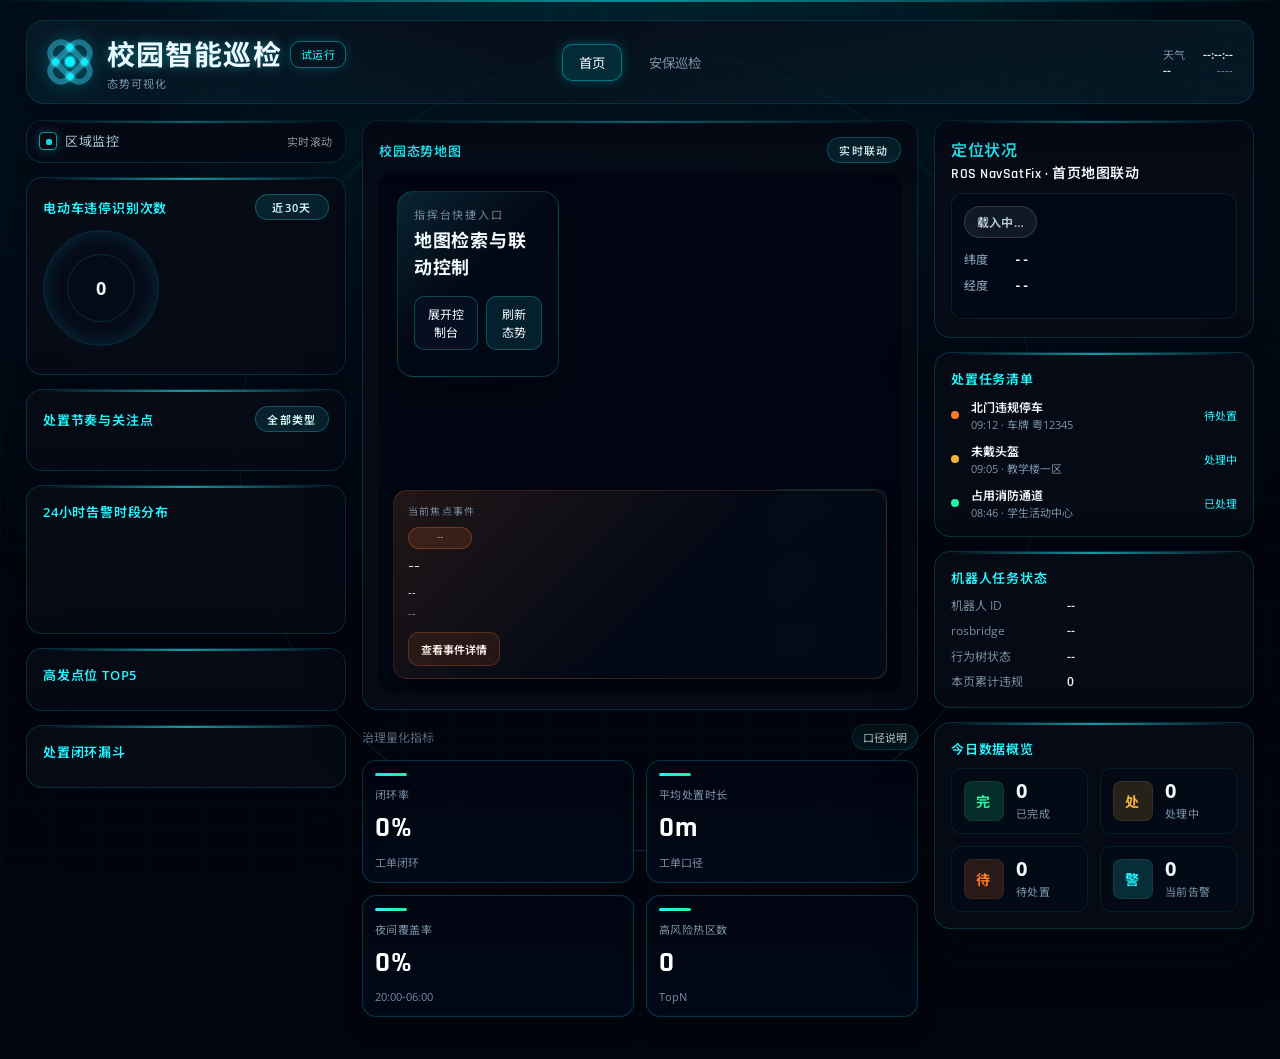
==== frontend/index.html @ 6325dfd3 "整理校园安全态势大屏项目" ====
<!DOCTYPE html>
<html lang="zh-CN">
  <head>
    <meta charset="UTF-8" />
    <meta name="viewport" content="width=device-width, initial-scale=1.0" />
    <title>校园智能巡检 · 态势大屏</title>
    <link rel="preconnect" href="https://fonts.googleapis.com">
    <link rel="dns-prefetch" href="https://fonts.gstatic.com">
    <link rel="preload" as="style" href="css/styles.css">
    <link rel="stylesheet" href="css/styles.css" />
    <link rel="stylesheet" href="css/search-ui.css" />
    <link rel="stylesheet" href="css/patrol-robot.css" />
    <style>
      /* 高德地图容器样式 */
      .amap-container {
        width: 100%;
        height: 100%;
      }
      /* 隐藏高德地图logo */
      .amap-logo, .amap-copyright {
        display: none !important;
      }
    </style>
  </head>
  <body>
    <!-- 动态背景元素 -->
    <div class="particles-bg" id="particlesBg"></div>
    <div class="grid-bg"></div>
    <div class="pulse-ring-bg"></div>
    <div class="scan-line"></div>

    <div class="screen">
      <header class="topbar">
        <div class="logo">
          <img class="logo-mark" src="./assets/logo-mark.svg" alt="logo" />
          <div class="logo-text">
            <div class="logo-row">
              <span class="logo-word-text">校园智能巡检</span>
              <span class="logo-beta-text">试运行</span>
            </div>
            <div class="logo-sub">态势可视化</div>
          </div>
        </div>
        <nav class="nav">
          <button class="nav-item is-active" data-page="home">首页</button>
          <button class="nav-item" data-page="patrol">安保巡检</button>
        </nav>
        <div class="status">
          <div class="status-item weather">
            <div>
              <div class="status-label">天气</div>
              <div class="status-value">--</div>
            </div>
          </div>
          <div class="status-item time">
            <div class="status-value" id="clock">--:--:--</div>
            <div class="status-label" id="date">----</div>
          </div>
        </div>
      </header>

      <div class="pages">
        <section class="page is-active" data-page="home">
          <main class="layout">
            <section class="panel left">
              <div class="card figma-card">
                <div class="figma-title">
                  <span class="figma-title-icon" aria-hidden="true"></span>
                  <span>区域监控</span>
                  <span class="figma-title-meta">实时滚动</span>
                </div>
                <div id="areaMonitorScroll">
                  <!-- 滚动列表由 JS 动态生成 -->
                </div>
              </div>

              <div class="card">
                <div class="card-title card-title-split">
                  <span>电动车违停识别次数</span>
                  <span class="card-title-tag" id="homeEvParkingRangeTag">近30天</span>
                </div>
                <div class="category-pie-wrap">
                  <div class="category-pie" id="homeCategoryPie"><span id="homeCategoryPieTotal">0</span></div>
                  <div class="category-legend" id="homeCategoryLegend">
                    <!-- 饼图图例由 JS 动态生成 -->
                  </div>
                </div>
                <div class="rank-table" id="homeCategoryRank">
                  <!-- 识别标签排行由 JS 动态生成 -->
                </div>
              </div>

              <div class="card">
                <div class="card-title card-title-split">
                  <span>处置节奏与关注点</span>
                  <span class="card-title-tag" id="homeCategoryFilterTag">全部类型</span>
                </div>
                <div class="filter-pill-row" id="homeFilterPills">
                  <!-- 筛选胶囊由 JS 动态生成 -->
                </div>
                <div class="filter-picker" id="homeFilterPicker"></div>
                <div class="chips" id="homeAlertChips">
                  <!-- 关注标签由 JS 动态生成 -->
                </div>
                <div class="mini-chart" id="homeAlertMiniChart">
                  <!-- 近8条事件节奏由 JS 动态生成 -->
                </div>
              </div>

              <div class="card">
                <div class="card-title">24小时告警时段分布</div>
                <div class="hourly-bars" id="homeHourlyBars">
                  <!-- 时段分布由 JS 动态生成 -->
                </div>
                <div class="hourly-legend" id="homeHourlyLegend">
                  <!-- 时段标签由 JS 动态生成 -->
                </div>
              </div>

              <div class="card">
                <div class="card-title">高发点位 TOP5</div>
                <div class="hotspot-rank" id="homeHotspotRank">
                  <!-- 高发点位由 JS 动态生成 -->
                </div>
              </div>

              <div class="card">
                <div class="card-title">处置闭环漏斗</div>
                <div class="status-funnel" id="homeStatusFunnel">
                  <!-- 闭环漏斗由 JS 动态生成 -->
                </div>
              </div>
            </section>

            <section class="panel center">
              <div class="card map-card">
                <div class="card-title card-title-split">
                  <span>校园态势地图</span>
                  <span class="card-title-tag">实时联动</span>
                </div>
                <div class="map">
                  <div class="map-command-panel is-collapsed" id="homeMapCommandPanel">
                    <div class="map-command-head">
                      <div>
                        <div class="map-command-eyebrow">指挥台快捷入口</div>
                        <strong>地图检索与联动控制</strong>
                      </div>
                      <div class="map-command-actions">
                        <button class="map-command-toggle" type="button" id="homeMapCommandToggleBtn">展开控制台</button>
                        <button class="map-command-refresh" type="button" onclick="campusMap.refreshAlerts()">刷新态势</button>
                      </div>
                    </div>
                    <div class="search-toolbar">
                      <input type="text" id="searchInput" class="search-input" placeholder="搜索地址或POI（如：图书馆、西安市雁塔区）">
                      <button class="search-btn" onclick="handleSearch()">搜索</button>
                      <button class="search-btn secondary" onclick="clearSearch()">清除</button>
                    </div>
                    <div class="function-buttons">
                      <button class="func-btn" onclick="quickSearchPOI('图书馆')"><span class="func-btn-mark"></span><span>图书馆</span></button>
                      <button class="func-btn" onclick="quickSearchPOI('食堂')"><span class="func-btn-mark"></span><span>食堂</span></button>
                      <button class="func-btn" onclick="quickSearchPOI('停车场')"><span class="func-btn-mark"></span><span>停车场</span></button>
                      <button class="func-btn" onclick="quickSearchPOI('超市')"><span class="func-btn-mark"></span><span>超市</span></button>
                      <button class="func-btn" onclick="campusMap.refreshWeather()"><span class="func-btn-mark"></span><span>刷新天气</span></button>
                      <button class="func-btn" onclick="toggleMapLayer('normal')" id="btn-normal"><span class="func-btn-mark"></span><span>普通图</span></button>
                      <button class="func-btn" onclick="toggleMapLayer('dark')" id="btn-dark"><span class="func-btn-mark"></span><span>暗色图</span></button>
                    </div>
                  </div>
                  <div id="leaflet-map" class="leaflet-map-container"></div>
                  <div class="map-overlay">
                    <div class="overlay-item">
                      <span class="label">当前告警</span>
                      <span class="value" id="homeOverlayActiveAlerts">0</span>
                    </div>
                    <div class="overlay-item">
                      <span class="label">处理中</span>
                      <span class="value" id="homeOverlayProcessing">0</span>
                    </div>
                    <div class="overlay-item">
                      <span class="label">闭环率</span>
                      <span class="value" id="homeOverlayClosedLoop">--</span>
                    </div>
                  </div>
                  <div class="map-focus-card">
                    <div class="map-focus-label">当前焦点事件</div>
                    <div class="map-focus-status" id="homeFocusStatus">--</div>
                    <div class="map-focus-title" id="homeFocusTitle">--</div>
                    <div class="map-focus-meta" id="homeFocusMeta">--</div>
                    <div class="map-focus-desc" id="homeFocusDesc">--</div>
                    <button class="map-focus-btn" id="homeFocusActionBtn" type="button">查看事件详情</button>
                  </div>
                  <div class="result-panel" id="resultPanel">
                    <div class="result-header">
                      <span class="result-title" id="resultTitle">搜索结果</span>
                      <button class="result-close" onclick="closeResultPanel()">×</button>
                    </div>
                    <div class="result-content" id="resultContent">
                      <div class="loading">加载中</div>
                    </div>
                  </div>
                </div>
              </div>

              <div class="stats-row-wrap">
                <div class="stats-row-head">
                  <span>治理量化指标</span>
                  <button type="button" class="metrics-help-btn" id="homeMetricsHelpBtn" title="查看指标口径说明">口径说明</button>
                </div>
                <div class="stats-row">
                <div class="stat-card">
                  <div class="stat-label">闭环率</div>
                  <div class="stat-value" id="homeStatClosedLoop">0%</div>
                  <div class="stat-trend" id="homeStatClosedLoopTrend">工单闭环</div>
                </div>
                <div class="stat-card">
                  <div class="stat-label">平均处置时长</div>
                  <div class="stat-value" id="homeStatAvgHandle">0m</div>
                  <div class="stat-trend" id="homeStatAvgHandleTrend">工单口径</div>
                </div>
                <div class="stat-card">
                  <div class="stat-label">夜间覆盖率</div>
                  <div class="stat-value" id="homeStatNightCoverage">0%</div>
                  <div class="stat-trend" id="homeStatNightCoverageTrend">20:00-06:00</div>
                </div>
                <div class="stat-card">
                  <div class="stat-label">高风险热区数</div>
                  <div class="stat-value" id="homeStatHotspotCount">0</div>
                  <div class="stat-trend" id="homeStatHotspotCountTrend">TopN</div>
                </div>
              </div>
            </section>

            <section class="panel right">
              <div class="card profile-card home-gps-card">
                <div class="profile-head">
                  <div>
                    <div class="profile-id">定位状况</div>
                    <div class="profile-name">ROS NavSatFix · 首页地图联动</div>
                  </div>
                </div>
                <div class="home-gps-body">
                  <div class="home-gps-status-row">
                    <span id="homeGpsStatusBadge" class="home-gps-badge is-muted">载入中…</span>
                  </div>
                  <dl class="home-gps-coords">
                    <div class="home-gps-coord-row">
                      <dt>纬度</dt>
                      <dd id="homeGpsLat">--</dd>
                    </div>
                    <div class="home-gps-coord-row">
                      <dt>经度</dt>
                      <dd id="homeGpsLng">--</dd>
                    </div>
                  </dl>
                  <p class="home-gps-hint" id="homeGpsHint"></p>
                </div>
              </div>

              <div class="card">
                <div class="card-title">处置任务清单</div>
                <div class="alert-list" id="homeAlertList">
                  <div class="alert-item">
                    <span class="alert-dot high"></span>
                    <div>
                      <div class="alert-title">北门违规停车</div>
                      <div class="alert-meta">09:12 · 车牌 粤12345</div>
                    </div>
                    <span class="alert-state">待处置</span>
                  </div>
                  <div class="alert-item">
                    <span class="alert-dot medium"></span>
                    <div>
                      <div class="alert-title">未戴头盔</div>
                      <div class="alert-meta">09:05 · 教学楼一区</div>
                    </div>
                    <span class="alert-state">处理中</span>
                  </div>
                  <div class="alert-item">
                    <span class="alert-dot low"></span>
                    <div>
                      <div class="alert-title">占用消防通道</div>
                      <div class="alert-meta">08:46 · 学生活动中心</div>
                    </div>
                    <span class="alert-state">已处理</span>
                  </div>
                </div>
              </div>

              <div class="card home-robot-status-card">
                <div class="card-title">机器人任务状态</div>
                <div class="home-robot-status-body">
                  <div class="home-robot-status-line">
                    <span class="home-robot-status-k">机器人 ID</span>
                    <span id="homeRobotPatrolId" class="home-robot-status-v">--</span>
                  </div>
                  <div class="home-robot-status-line">
                    <span class="home-robot-status-k">rosbridge</span>
                    <span id="homeRobotRosConn" class="home-robot-status-v">--</span>
                  </div>
                  <div class="home-robot-status-line">
                    <span class="home-robot-status-k">行为树状态</span>
                    <span id="homeRobotBtStatus" class="home-robot-status-v">--</span>
                  </div>
                  <div class="home-robot-status-line">
                    <span class="home-robot-status-k">本页累计违规</span>
                    <span id="homeRobotViolationCount" class="home-robot-status-v">0</span>
                  </div>
                  <div class="home-robot-violation-preview" id="homeRobotViolationPreview" hidden>
                    <div class="home-robot-violation-preview-label">最近违规则场</div>
                    <img id="homeRobotViolationFrame" alt="违规则场" class="home-robot-violation-frame" />
                    <div class="home-robot-violation-meta" id="homeRobotViolationMeta"></div>
                  </div>
                </div>
              </div>

              <div class="card">
                <div class="card-title">今日数据概览</div>
                <div class="stats-grid">
                  <div class="stat-item">
                    <div class="stat-icon stat-icon-complete">完</div>
                    <div class="stat-info">
                      <div class="stat-number" id="homeOverviewResolved">0</div>
                      <div class="stat-label">已完成</div>
                    </div>
                  </div>
                  <div class="stat-item">
                    <div class="stat-icon stat-icon-processing">处</div>
                    <div class="stat-info">
                      <div class="stat-number" id="homeOverviewProcessing">0</div>
                      <div class="stat-label">处理中</div>
                    </div>
                  </div>
                  <div class="stat-item">
                    <div class="stat-icon stat-icon-pending">待</div>
                    <div class="stat-info">
                      <div class="stat-number" id="homeOverviewPending">0</div>
                      <div class="stat-label">待处置</div>
                    </div>
                  </div>
                  <div class="stat-item">
                    <div class="stat-icon stat-icon-online">警</div>
                    <div class="stat-info">
                      <div class="stat-number" id="homeOverviewActiveAlerts">0</div>
                      <div class="stat-label">当前告警</div>
                    </div>
                  </div>
                </div>
              </div>
            </section>
          </main>

          <footer class="bottom" id="footer-home"></footer>
        </section>


        <section class="page" data-page="patrol">
          <div class="patrol-robot-layout">
            <div class="patrol-robot-main">
              <div class="robot-camera-card">
                <div class="robot-camera-card-head">
                  <div class="card-title">巡检机器人视角</div>
                  <button type="button" class="robot-detection-vis-toggle" id="robotDetectionVisToggleBtn">
                    显示违停检测结果
                  </button>
                </div>
                <div class="robot-camera-viewport">
                  <img id="robotPatrolMjpegImg" class="robot-patrol-mjpeg" alt="原始子码流" hidden />
                  <canvas id="robotCameraCanvas" width="640" height="480"></canvas>
                  <img id="robotCameraImg" alt="" width="640" height="480" hidden />
                </div>
                <div id="rosConnectionStatus" class="ros-status">未连接 rosbridge</div>
              </div>
            </div>
            <aside class="patrol-robot-side">
              <div class="battery-sphere-wrap">
                <div class="side-label">电量</div>
                <div class="battery-sphere-inner">
                  <div id="batterySphere"></div>
                  <span id="batteryPercentLabel">--</span>
                </div>
              </div>
              <div class="speed-chart-card">
                <div class="side-label">速度</div>
                <canvas id="speedChartCanvas" width="320" height="140"></canvas>
              </div>
              <div class="robot-manual-card">
                <div class="side-label">手动控制（geometry_msgs/Twist）</div>
                <div id="robotManualControl">
                  <p class="robot-keyboard-hint" id="robotKeyboardHint" hidden>
                    使用键盘 <kbd>W</kbd> <kbd>S</kbd> 前进 / 后退，<kbd>A</kbd> <kbd>D</kbd> 左转 / 右转
                  </p>
                  <button type="button" class="robot-cmd-btn robot-manual-toggle" id="robotManualToggleBtn">
                    启用手动控制
                  </button>
                </div>
              </div>
              <div class="robot-start-task-card">
                <div class="side-label">远程启动（SSH）</div>
                <button type="button" class="patrol-start-task-btn" id="patrolStartTaskBtn">
                  开始任务
                </button>
                <p class="patrol-start-task-hint" id="patrolStartTaskHint" hidden></p>
              </div>
              <div class="robot-task-status-card">
                <div class="side-label">实时任务状态</div>
                <div id="patrolTaskStatusBody" class="robot-task-status-body">
                  <div class="robot-task-status-line">
                    <span class="robot-task-status-k">机器人 ID</span>
                    <span id="patrolTaskRobotId" class="robot-task-status-v">--</span>
                  </div>
                  <div class="robot-task-status-line">
                    <span class="robot-task-status-k">巡检任务类型</span>
                    <span id="patrolTaskMissionType" class="robot-task-status-v">电动车违停检测</span>
                  </div>
                  <div class="robot-task-status-line">
                    <span class="robot-task-status-k">巡检任务 ID</span>
                    <span id="patrolTaskMissionId" class="robot-task-status-v">--</span>
                  </div>
                  <div class="robot-task-status-line">
                    <span class="robot-task-status-k">检测到违规次数</span>
                    <span id="patrolViolationCount" class="robot-task-status-v">0</span>
                  </div>
                  <div class="robot-task-status-line">
                    <span class="robot-task-status-k">任务进度</span>
                    <span id="patrolTaskProgress" class="robot-task-status-v">--</span>
                  </div>
                  <p class="robot-task-status-foot" id="patrolTaskStatusFoot"></p>
                </div>
              </div>
            </aside>
          </div>
          <footer class="bottom" id="footer-patrol"></footer>
        </section>

      </div>
    </div>

    <div id="stageDetailOverlay" class="stage-detail-overlay" hidden>
      <div class="stage-detail-backdrop" data-close-stage-detail="true"></div>
      <aside id="stageDetailPanel" class="stage-detail-panel" aria-label="事件详情聚焦台">
        <div class="stage-detail-head">
          <div>
            <div class="stage-detail-kicker">事件详情</div>
            <h3 id="stageDetailTitle">请选择地图事件</h3>
            <p id="stageDetailSubtitle">点击地图标记或右侧告警列表，这里会展示联动详情、状态推进和跳转入口。</p>
          </div>
          <button id="stageDetailCloseBtn" class="stage-detail-close" type="button" aria-label="关闭详情面板">×</button>
        </div>
        <div class="stage-detail-body">
          <div class="stage-detail-badges">
            <span id="stageDetailStatus" class="stage-detail-badge is-pending">待联动</span>
            <span id="stageDetailLevel" class="stage-detail-badge">普通</span>
          </div>
          <div class="stage-detail-grid">
            <div class="stage-detail-kv">
              <label>事件来源</label>
              <span id="stageDetailSource">地图联动</span>
            </div>
            <div class="stage-detail-kv">
              <label>定位坐标</label>
              <span id="stageDetailLocation">--</span>
            </div>
            <div class="stage-detail-kv">
              <label>上报编号</label>
              <span id="stageDetailReportId">--</span>
            </div>
            <div class="stage-detail-kv">
              <label>处置建议</label>
              <span id="stageDetailAction">建议点击右下方按钮继续联动</span>
            </div>
          </div>
          <div class="stage-timeline-block">
            <div class="stage-timeline-head">
              <strong>闭环时间线</strong>
              <span id="stageTimelineStatus" class="stage-timeline-status">等待加载</span>
            </div>
            <ul id="stageTimelineList" class="stage-timeline-list">
              <li class="stage-timeline-item is-empty">
                <span class="stage-timeline-time">--:--</span>
                <div>
                  <div class="stage-timeline-title">暂无事件</div>
                  <div class="stage-timeline-meta">点击地图标记后，这里会展示真实日志。</div>
                </div>
              </li>
            </ul>
          </div>
          <div class="stage-detection-block">
            <div class="stage-timeline-head">
              <strong>检测结果摘要</strong>
              <span id="stageDetectionStatus" class="stage-timeline-status">等待加载</span>
            </div>
            <div id="stageDetectionSummary" class="stage-detection-summary">
              <div class="stage-detection-grid">
                <div class="stage-detail-kv">
                  <label>检测状态</label>
                  <span id="stageDetectionStateValue">--</span>
                </div>
                <div class="stage-detail-kv">
                  <label>识别标签</label>
                  <span id="stageDetectionLabelValue">--</span>
                </div>
                <div class="stage-detail-kv">
                  <label>置信度</label>
                  <span id="stageDetectionConfidenceValue">--</span>
                </div>
                <div class="stage-detail-kv">
                  <label>模型名称</label>
                  <span id="stageDetectionModelValue">--</span>
                </div>
                <div class="stage-detail-kv">
                  <label>???</label>
                  <span id="stageDetectionPlateValue">--</span>
                </div>
                <div class="stage-detail-kv">
                  <label>????</label>
                  <span id="stageDetectionPlateConfidenceValue">--</span>
                </div>
              </div>
              <div class="stage-evidence-preview">
                <div class="stage-evidence-head">
                  <strong>证据画面</strong>
                  <span id="stageEvidenceStatus" class="stage-timeline-status">等待加载</span>
                </div>
                <div id="stageEvidenceFrame" class="stage-evidence-frame is-empty">
                  <img id="stageEvidenceImage" alt="证据画面" hidden />
                  <div id="stageEvidenceEmpty" class="stage-evidence-empty">暂无证据画面</div>
                </div>
              </div>
              <div class="stage-detection-actions">
                <a id="stageDetectionLink" class="stage-detail-link" href="#">打开检测记录</a>
                <a id="stageEvidenceLink" class="stage-detail-link" href="#">查看原始证据</a>
                <button id="stageCopyPlateBtn" type="button" class="stage-detail-link" disabled>?????</button>
              </div>
            </div>
          </div>
          <div class="stage-ticket-block">
            <div class="stage-timeline-head">
              <strong>工单执行摘要</strong>
              <span id="stageTicketStatusText" class="stage-timeline-status">等待加载</span>
            </div>
            <div class="stage-ticket-summary">
              <div class="stage-ticket-grid">
                <div class="stage-detail-kv">
                  <label>负责人</label>
                  <span id="stageTicketAssigneeValue">--</span>
                </div>
                <div class="stage-detail-kv">
                  <label>责任单位</label>
                  <span id="stageTicketDepartmentValue">--</span>
                </div>
                <div class="stage-detail-kv">
                  <label>工单状态</label>
                  <span id="stageTicketStateValue">--</span>
                </div>
                <div class="stage-detail-kv">
                  <label>SLA 进度</label>
                  <span id="stageTicketSlaValue">--</span>
                </div>
                <div class="stage-detail-kv">
                  <label>已耗时长</label>
                  <span id="stageTicketElapsedValue">--</span>
                </div>
                <div class="stage-detail-kv">
                  <label>处置说明</label>
                  <span id="stageTicketMessageValue">--</span>
                </div>
              </div>
              <div class="stage-ticket-load">
                <div class="stage-ticket-load-grid">
                  <div class="stage-detail-kv">
                    <label>负责人当前未完成</label>
                    <span id="stageTicketAssigneeLoadValue">--</span>
                  </div>
                  <div class="stage-detail-kv">
                    <label>责任单位待办</label>
                    <span id="stageTicketDepartmentLoadValue">--</span>
                  </div>
                  <div class="stage-detail-kv">
                    <label>调度建议</label>
                    <span id="stageTicketAdviceValue">--</span>
                  </div>
                </div>
              </div>
              <div class="stage-ticket-actions">
                <a id="stageTicketDirectLink" class="stage-detail-link" href="#">查看工单详情</a>
              </div>
            </div>
          </div>
          <div class="stage-detail-actions">
            <button id="stageProcessBtn" class="stage-detail-btn stage-detail-btn-warn" type="button">转处理中</button>
            <button id="stageResolveBtn" class="stage-detail-btn stage-detail-btn-ok" type="button">标记已解决</button>
            <a id="stageAlertLink" class="stage-detail-link" href="#">打开告警中心</a>
            <a id="stageTicketLink" class="stage-detail-link" href="#">打开工单页</a>
          </div>
        </div>
      </aside>
    </div>

    <div id="stageActionModal" class="stage-action-modal" hidden>
      <div class="stage-action-backdrop" data-close-stage-action="true"></div>
      <div class="stage-action-panel" role="dialog" aria-modal="true" aria-labelledby="stageActionModalTitle">
        <div class="stage-action-head">
          <div>
            <strong id="stageActionModalTitle">确认处置</strong>
            <p id="stageActionModalSubtitle">请填写处置原因后再提交，系统会同步更新时间线和工单摘要。</p>
          </div>
          <button id="stageActionModalClose" class="stage-action-close" type="button" aria-label="关闭">×</button>
        </div>
        <div class="stage-action-body">
          <div class="stage-detail-kv">
            <label>当前事件</label>
            <span id="stageActionModalEvent">--</span>
          </div>
          <div class="stage-action-grid">
            <input id="stageActionModalAssignee" class="stage-action-input" type="text" placeholder="负责人，可选" />
            <textarea id="stageActionModalReason" class="stage-action-input" rows="4" placeholder="请填写本次处置原因或现场说明" required></textarea>
          </div>
          <div id="stageActionModalStatus" class="stage-timeline-status">等待确认</div>
          <div class="stage-detail-actions">
            <button id="stageActionModalCancel" class="stage-detail-btn" type="button">取消</button>
            <button id="stageActionModalConfirm" class="stage-detail-btn stage-detail-btn-ok" type="button">确认提交</button>
          </div>
        </div>
      </div>
    </div>

    <div id="metricsHelpModal" class="stage-action-modal" hidden>
      <div class="stage-action-backdrop" data-close-metrics-help="true"></div>
      <div class="stage-action-panel" role="dialog" aria-modal="true" aria-labelledby="metricsHelpTitle">
        <div class="stage-action-head">
          <div>
            <strong id="metricsHelpTitle">指标口径说明</strong>
            <p id="metricsHelpSubtitle">以下内容由 Django 后端指标接口提供。</p>
          </div>
          <button id="metricsHelpCloseBtn" class="stage-action-close" type="button" aria-label="关闭">×</button>
        </div>
        <div class="stage-action-body">
          <div id="metricsHelpBody" class="status-line" data-level="ok">暂无指标口径说明</div>
        </div>
      </div>
    </div>

    <script src="js/load-config.js"></script>
    <script>
      (function () {
        function loadScript(src, onload) {
          var s = document.createElement('script');
          s.src = src;
          s.onload = onload;
          s.onerror = function () {
            console.error('[script]', src);
          };
          document.body.appendChild(s);
        }
        window.__DASHBOARD_CONFIG_READY__.then(function (cfg) {
          cfg = cfg || {};
          window._AMapSecurityConfig = {
            securityJsCode: cfg.amapSecurityJsCode || '',
          };
          var key = encodeURIComponent(cfg.amapKey || '');
          loadScript(
            'https://webapi.amap.com/maps?v=2.0&key=' + key + '&plugin=AMap.Scale,AMap.ToolBar,AMap.ControlBar',
            function () {
              loadScript('js/dashboard-app.js', function () {
                loadScript('https://cdn.jsdelivr.net/npm/roslib@1/build/roslib.min.js', function () {
                  loadScript('js/ros-patrol.js');
                });
              });
            }
          );
        });
      })();
    </script>
  </body>
</html>
---- frontend/css/styles.css ----
@import url("https://fonts.googleapis.com/css2?family=Open+Sans:wght@400;600;700&family=Rajdhani:wght@500;600;700&family=Noto+Sans+SC:wght@400;500;600&display=swap");

:root {
  color-scheme: dark;
  --bg: #02050d;
  --panel: rgba(7, 11, 22, 0.92);
  --panel-border: rgba(0, 224, 255, 0.18);
  --panel-strong: rgba(0, 224, 255, 0.35);
  --accent: #25f6ff;
  --accent-strong: #00c2ff;
  --success: #21f6a2;
  --warning: #f4b13b;
  --danger: #ff7b2c;
  --text: #f4fbff;
  --muted: #7d93a9;
  --shadow: 0 22px 50px rgba(1, 6, 16, 0.7);
  --glow: 0 0 18px rgba(0, 224, 255, 0.35);
  --heading-font: "Rajdhani", "Open Sans", "Noto Sans SC", sans-serif;
}

* {
  box-sizing: border-box;
  margin: 0;
  padding: 0;
  font-family: "Open Sans", "Noto Sans SC", "Microsoft Yahei", sans-serif;
}

body {
  background: var(--bg);
  color: var(--text);
  min-height: 100vh;
  position: relative;
  overflow-x: hidden;
}

/* 动态背景容器 */
body::before {
  content: '';
  position: fixed;
  top: 0;
  left: 0;
  right: 0;
  bottom: 0;
  background:
    radial-gradient(circle at 50% -10%, rgba(0, 224, 255, 0.15), transparent 45%),
    radial-gradient(circle at 20% 15%, rgba(0, 194, 255, 0.1), transparent 40%),
    radial-gradient(circle at 80% 20%, rgba(0, 224, 255, 0.08), transparent 35%);
  pointer-events: none;
  z-index: -2;
}

/* 动态粒子背景 */
.particles-bg {
  position: fixed;
  top: 0;
  left: 0;
  width: 100%;
  height: 100%;
  pointer-events: none;
  z-index: -1;
  overflow: hidden;
}

.particle {
  position: absolute;
  width: 2px;
  height: 2px;
  background: rgba(37, 246, 255, 0.6);
  border-radius: 50%;
  animation: float-particle linear infinite;
  box-shadow: 0 0 6px rgba(37, 246, 255, 0.8);
}

@keyframes float-particle {
  0% {
    transform: translateY(100vh) translateX(0);
    opacity: 0;
  }
  10% {
    opacity: 1;
  }
  90% {
    opacity: 1;
  }
  100% {
    transform: translateY(-100px) translateX(100px);
    opacity: 0;
  }
}

/* 流动光线效果 */
.light-beam {
  position: fixed;
  width: 1px;
  height: 200px;
  background: linear-gradient(180deg, transparent, rgba(37, 246, 255, 0.4), transparent);
  animation: beam-flow 8s linear infinite;
  pointer-events: none;
  z-index: -1;
}

@keyframes beam-flow {
  0% {
    transform: translateY(-200px) rotate(15deg);
    opacity: 0;
  }
  20% {
    opacity: 1;
  }
  80% {
    opacity: 1;
  }
  100% {
    transform: translateY(100vh) rotate(15deg);
    opacity: 0;
  }
}

/* 网格背景动画 */
.grid-bg {
  position: fixed;
  top: 0;
  left: 0;
  width: 100%;
  height: 100%;
  background-image:
    linear-gradient(rgba(37, 246, 255, 0.03) 1px, transparent 1px),
    linear-gradient(90deg, rgba(37, 246, 255, 0.03) 1px, transparent 1px);
  background-size: 50px 50px;
  animation: grid-move 20s linear infinite;
  pointer-events: none;
  z-index: -1;
}

@keyframes grid-move {
  0% {
    transform: perspective(500px) rotateX(60deg) translateY(0);
  }
  100% {
    transform: perspective(500px) rotateX(60deg) translateY(50px);
  }
}

/* 脉冲圆环效果 */
.pulse-ring-bg {
  position: fixed;
  top: 50%;
  left: 50%;
  width: 800px;
  height: 800px;
  transform: translate(-50%, -50%);
  pointer-events: none;
  z-index: -1;
}

.pulse-ring-bg::before,
.pulse-ring-bg::after {
  content: '';
  position: absolute;
  top: 50%;
  left: 50%;
  width: 100%;
  height: 100%;
  border: 1px solid rgba(37, 246, 255, 0.1);
  border-radius: 50%;
  transform: translate(-50%, -50%);
  animation: pulse-expand 6s ease-out infinite;
}

.pulse-ring-bg::after {
  animation-delay: 3s;
}

@keyframes pulse-expand {
  0% {
    width: 200px;
    height: 200px;
    opacity: 0.5;
  }
  100% {
    width: 100%;
    height: 100%;
    opacity: 0;
  }
}

/* 扫描线效果 */
.scan-line {
  position: fixed;
  top: 0;
  left: 0;
  width: 100%;
  height: 2px;
  background: linear-gradient(90deg, transparent, rgba(37, 246, 255, 0.5), transparent);
  animation: scan 4s linear infinite;
  pointer-events: none;
  z-index: -1;
}

@keyframes scan {
  0% {
    top: 0;
    opacity: 0;
  }
  10% {
    opacity: 1;
  }
  90% {
    opacity: 1;
  }
  100% {
    top: 100%;
    opacity: 0;
  }
}

.screen {
  max-width: 1920px;
  margin: 0 auto;
  padding: 20px 26px 26px;
  min-height: 100vh;
  display: flex;
  flex-direction: column;
  gap: 16px;
}

.pages {
  flex: 1;
  display: flex;
  flex-direction: column;
  gap: 16px;
}

.page {
  display: none;
  flex-direction: column;
  gap: 16px;
  flex: 1;
}

.page.is-active {
  display: flex;
}

.topbar {
  display: grid;
  grid-template-columns: 360px 1fr 360px;
  align-items: center;
  padding: 12px 20px;
  border: 1px solid var(--panel-border);
  border-radius: 18px;
  background: linear-gradient(180deg, rgba(7, 11, 22, 0.9), rgba(7, 11, 22, 0.6));
  box-shadow: var(--shadow);
  position: relative;
  z-index: 10;
  overflow: hidden;
}

.topbar::after {
  content: "";
  position: absolute;
  inset: 0;
  background: linear-gradient(90deg, rgba(0, 224, 255, 0.12), transparent 40%, rgba(0, 224, 255, 0.12));
  opacity: 0.5;
  pointer-events: none;
}

.logo {
  display: flex;
  gap: 14px;
  align-items: center;
}

.logo-mark {
  width: 46px;
  height: 46px;
  object-fit: contain;
  filter: drop-shadow(0 0 10px rgba(0, 224, 255, 0.6));
}

.logo-row {
  display: flex;
  align-items: center;
  gap: 8px;
}

.logo-word-text {
  font-size: 28px;
  font-weight: 700;
  letter-spacing: 6px;
  color: #f4fbff;
  text-shadow: 0 0 12px rgba(37, 246, 255, 0.4);
}

.logo-beta-text {
  font-size: 11px;
  padding: 4px 10px;
  border: 1px solid rgba(37, 246, 255, 0.4);
  border-radius: 10px;
  color: var(--accent);
  box-shadow: 0 0 12px rgba(0, 224, 255, 0.2);
}

.logo-title {
  font-size: 18px;
  font-weight: 600;
  letter-spacing: 0.8px;
}

.logo-sub {
  font-size: 11px;
  color: var(--muted);
  letter-spacing: 1px;
}

.nav {
  display: flex;
  justify-content: center;
  gap: 10px;
}

.nav-item {
  background: transparent;
  border: 1px solid transparent;
  color: var(--muted);
  padding: 8px 16px;
  border-radius: 10px;
  cursor: pointer;
  transition: all 0.2s ease;
}

.nav-item.is-active,
.nav-item:hover {
  color: var(--text);
  border-color: rgba(0, 224, 255, 0.4);
  background: rgba(0, 224, 255, 0.12);
  box-shadow: 0 0 12px rgba(0, 224, 255, 0.25);
}

.status {
  display: flex;
  gap: 18px;
  justify-content: flex-end;
  font-size: 12px;
}

.status-item {
  text-align: right;
}

.status-item.weather {
  display: flex;
  align-items: center;
  gap: 10px;
  text-align: left;
}

.weather-icon {
  position: relative;
  width: 52px;
  height: 40px;
}

.weather-icon img {
  position: absolute;
  inset: 0;
  width: 100%;
  height: 100%;
  object-fit: contain;
  opacity: 0.9;
}

.weather-icon .rain {
  opacity: 0.7;
  transform: translateY(6px);
}

.status-label {
  color: var(--muted);
  font-size: 11px;
}

.status-value {
  font-weight: 600;
}

.profile-id,
.profile-name,
.stat-value,
.bottom-value,
.logo-word-text,
.logo-beta-text {
  font-family: var(--heading-font);
  letter-spacing: 0.04em;
}

.layout {
  display: grid;
  grid-template-columns: 360px 1fr 360px;
  gap: 16px;
  flex: 1;
}

.panel {
  display: flex;
  flex-direction: column;
  gap: 14px;
}

.card {
  background: var(--panel);
  border: 1px solid var(--panel-border);
  border-radius: 16px;
  padding: 16px;
  box-shadow: var(--shadow);
  position: relative;
}

.card::before {
  content: "";
  position: absolute;
  top: 0;
  left: 16px;
  right: 16px;
  height: 2px;
  background: linear-gradient(90deg, transparent, var(--accent), transparent);
  opacity: 0.6;
}

.card-title {
  font-size: 13px;
  font-weight: 600;
  color: var(--accent);
  margin-bottom: 10px;
  letter-spacing: 0.8px;
}

.card-title-split {
  display: flex;
  align-items: center;
  justify-content: space-between;
  gap: 12px;
}

.card-title-tag {
  display: inline-flex;
  align-items: center;
  justify-content: center;
  min-width: 74px;
  padding: 4px 10px;
  border-radius: 999px;
  background: rgba(37, 246, 255, 0.1);
  border: 1px solid rgba(37, 246, 255, 0.26);
  color: #d9fdff;
  font-size: 11px;
  letter-spacing: 0.12em;
  text-transform: uppercase;
}

.card-title-tag.is-filtered {
  cursor: pointer;
  border-color: rgba(37, 246, 255, 0.45);
  background: rgba(37, 246, 255, 0.2);
}

.card-title-tag.is-filtered:hover {
  background: rgba(37, 246, 255, 0.28);
}

.filter-pill-row {
  display: flex;
  flex-wrap: wrap;
  gap: 8px;
  margin: 10px 0 12px;
}

.filter-pill {
  height: 24px;
  padding: 0 10px;
  border-radius: 999px;
  border: 1px solid rgba(0, 224, 255, 0.2);
  background: rgba(3, 10, 22, 0.78);
  color: var(--muted);
  font-size: 11px;
  display: inline-flex;
  align-items: center;
  gap: 6px;
  cursor: pointer;
  transition: border-color 0.2s ease, background 0.2s ease, color 0.2s ease;
}

.filter-pill:hover {
  border-color: rgba(37, 246, 255, 0.32);
  background: rgba(37, 246, 255, 0.08);
  color: var(--text);
}

.filter-pill.is-active {
  border-color: rgba(37, 246, 255, 0.45);
  background: rgba(37, 246, 255, 0.12);
  color: var(--text);
}

.filter-pill-clear {
  border: none;
  background: transparent;
  color: #9edcff;
  font-size: 14px;
  line-height: 1;
  cursor: pointer;
  padding: 0;
}

.filter-picker {
  display: none;
  margin: -4px 0 10px;
  padding: 8px;
  border-radius: 10px;
  border: 1px solid rgba(37, 246, 255, 0.24);
  background: rgba(3, 10, 22, 0.82);
  gap: 8px;
  flex-wrap: wrap;
}

.filter-picker.is-open {
  display: flex;
}

.filter-picker-btn {
  height: 24px;
  padding: 0 10px;
  border-radius: 999px;
  border: 1px solid rgba(0, 224, 255, 0.2);
  background: rgba(7, 17, 35, 0.86);
  color: var(--muted);
  font-size: 11px;
  cursor: pointer;
}

.filter-picker-btn:hover,
.filter-picker-btn.is-active {
  border-color: rgba(37, 246, 255, 0.42);
  background: rgba(37, 246, 255, 0.14);
  color: var(--text);
}

.figma-card {
  padding: 10px 12px 12px;
  overflow: hidden;
}

.figma-card::before {
  left: 12px;
  right: 12px;
}

.figma-title {
  display: flex;
  align-items: center;
  gap: 8px;
  font-size: 13px;
  color: #d6f6ff;
  letter-spacing: 0.6px;
}

.figma-title-icon {
  width: 18px;
  height: 18px;
  border: 1px solid rgba(37, 246, 255, 0.7);
  border-radius: 4px;
  position: relative;
  box-shadow: 0 0 10px rgba(0, 224, 255, 0.35);
}

.figma-title-icon::after {
  content: "";
  position: absolute;
  width: 6px;
  height: 6px;
  left: 6px;
  top: 6px;
  background: var(--accent);
  border-radius: 2px;
}

.figma-title-meta,
.figma-title-total {
  margin-left: auto;
  font-size: 11px;
  color: rgba(255, 255, 255, 0.7);
}

.bim-summary {
  position: relative;
  height: 209px;
  margin-top: 8px;
}

.bim-summary-wrap {
  --bim-scale: 0.78;
  position: relative;
  height: calc(209px * var(--bim-scale));
  margin-top: 6px;
  overflow: hidden;
}

.bim-summary-wrap .bim-summary {
  width: 409px;
  height: 209px;
  margin-top: 0;
  transform: scale(var(--bim-scale));
  transform-origin: top left;
}

.bim-summary img {
  display: block;
}

.bim-gauge-ring {
  position: absolute;
  left: 0;
  top: 0;
  width: 213px;
  height: 213px;
}

.bim-gauge-arrow {
  position: absolute;
  left: -8px;
  top: 6px;
  width: 60px;
  height: 60px;
}

.bim-gauge-center {
  position: absolute;
  left: 82px;
  top: 62px;
  width: 78px;
  text-align: center;
  color: #ffffff;
}

.bim-gauge-alert {
  font-size: 10px;
  color: #67747e;
}

.bim-gauge-value {
  font-size: 24px;
  font-weight: 700;
  color: #ffffff;
  text-shadow: 0 0 8px rgba(37, 246, 255, 0.6);
  margin: 2px auto 4px;
  display: block;
  text-align: center;
}

.bim-gauge-title {
  font-size: 10px;
}

.bim-gauge-level {
  font-size: 9px;
  color: #f8c306;
  margin-top: 2px;
}

.bim-gauge-plus {
  width: 6px;
  height: 6px;
  margin: 6px auto 0;
}

.bim-kpi-wrap {
  position: absolute;
  left: 202px;
  top: 25px;
  width: 204px;
  height: 72px;
  display: grid;
  grid-template-columns: 1fr 1fr;
  gap: 8px;
  padding: 6px 8px;
  border-top: 1px solid rgba(106, 139, 157, 0.6);
  border-bottom: 1px solid rgba(106, 139, 157, 0.6);
}

.bim-kpi {
  position: relative;
  padding-left: 12px;
  color: #ffffff;
}

.bim-kpi-value {
  font-size: 16px;
  font-weight: 700;
  color: #ffffff;
  text-shadow: 0 0 6px rgba(37, 246, 255, 0.5);
  margin-bottom: 4px;
  display: block;
}

.bim-kpi-label {
  font-size: 12px;
}

.bim-kpi-sub {
  font-size: 8px;
  color: rgba(255, 255, 255, 0.7);
}

.bim-kpi-bar {
  position: absolute;
  left: 0;
  top: 22px;
  width: 6px;
  height: 24px;
  border: 1px solid rgba(255, 255, 255, 0.7);
}

.bim-kpi.forecast .bim-kpi-bar {
  border-color: #06f7a1;
  box-shadow: inset 0 0 0 2px rgba(6, 247, 161, 0.3);
}

.bim-kpi.actual .bim-kpi-bar {
  border-color: rgba(255, 255, 255, 0.8);
}

.bim-badge {
  position: absolute;
  width: 37px;
  height: 37px;
}

.bim-badge img {
  position: absolute;
  inset: 0;
  width: 100%;
  height: 100%;
}

.bim-badge .badge-num {
  position: absolute;
  left: 50%;
  top: 50%;
  transform: translate(-50%, -50%);
  font-size: 14px;
  font-weight: 700;
  color: #ffffff;
  text-shadow: 0 0 6px rgba(37, 246, 255, 0.5);
}

.badge-25 {
  left: 200px;
  top: 109px;
}

.badge-20 {
  left: 200px;
  top: 151px;
}

.bim-strip {
  position: absolute;
  left: 240px;
  width: 169px;
  height: 36px;
  display: flex;
  align-items: center;
  justify-content: space-between;
  padding: 0 12px;
  background: rgba(0, 0, 0, 0.4);
  border: 1px solid rgba(0, 224, 255, 0.12);
  color: #ffffff;
  font-size: 12px;
}

.strip-1 {
  top: 110px;
}

.strip-2 {
  top: 152px;
}

.strip-value {
  color: #18fefe;
  font-weight: 600;
}

.bim-chart {
  position: relative;
  height: 230px;
  margin-top: 6px;
}

.bim-tabs {
  display: flex;
  gap: 8px;
}

.bim-tab {
  position: relative;
  width: 132px;
  height: 44px;
  background: rgba(0, 0, 0, 0.4);
  border: 1px solid rgba(0, 224, 255, 0.15);
  border-radius: 6px;
  color: rgba(255, 255, 255, 0.8);
  font-size: 13px;
  text-align: left;
  padding-left: 44px;
  cursor: pointer;
  transition: all 0.3s ease;
}

.bim-tab:hover {
  border-color: rgba(0, 224, 255, 0.3);
  background: rgba(0, 0, 0, 0.6);
  transform: translateY(-2px);
}

.bim-tab.is-active {
  color: #ffffff;
  box-shadow: 0 0 16px rgba(0, 224, 255, 0.25);
  border-color: rgba(0, 224, 255, 0.4);
}

.bim-tab .tab-bg {
  position: absolute;
  inset: 0;
  width: 100%;
  height: 100%;
  opacity: 0.9;
}

.bim-tab .tab-icon {
  position: absolute;
  left: 10px;
  top: 10px;
  width: 24px;
  height: 24px;
}

.bim-tab span {
  position: relative;
  z-index: 1;
}

.bim-chart-canvas {
  position: absolute;
  left: 0;
  right: 0;
  top: 58px;
  bottom: 0;
  transition: opacity 0.2s ease;
}

.chart-grid {
  position: absolute;
  left: 39px;
  top: 17px;
  width: 371px;
  height: 144px;
  opacity: 0.85;
}

.chart-line {
  position: absolute;
  left: 39px;
  width: 370px;
}

.chart-line.line-1 {
  top: 17px;
  height: 143px;
}

.chart-line.line-2 {
  top: 55px;
  height: 105px;
  opacity: 0.8;
}

.chart-caret {
  position: absolute;
  left: 342px;
  top: 5px;
  width: 13px;
  height: 156px;
}

.chart-y {
  position: absolute;
  left: 0;
  top: 0;
  height: 160px;
  display: flex;
  flex-direction: column;
  justify-content: space-between;
  font-size: 10px;
  color: rgba(255, 255, 255, 0.7);
}

.chart-y .unit {
  color: #ffffff;
}

.chart-x {
  position: absolute;
  left: 56px;
  right: 0;
  bottom: -2px;
  display: flex;
  justify-content: space-between;
  font-size: 10px;
  color: #b3b5b7;
  padding-right: 6px;
}

.bim-table {
  margin-top: 6px;
  display: grid;
  gap: 5px;
}

.bim-table-summary {
  position: relative;
  display: grid;
  grid-template-columns: repeat(3, 1fr);
  gap: 0;
  background: rgba(0, 0, 0, 0.4);
  border: 1px solid rgba(0, 224, 255, 0.15);
  border-radius: 10px;
  padding: 10px 8px;
}

.summary-item {
  position: relative;
  padding-left: 44px;
  min-height: 40px;
}

.summary-item + .summary-item {
  border-left: 1px solid rgba(0, 224, 255, 0.15);
}

.summary-icon {
  position: absolute;
  left: 8px;
  top: 4px;
  width: 24px;
  height: 24px;
}

.summary-label {
  font-size: 10px;
  color: rgba(255, 255, 255, 0.7);
}

.summary-value {
  font-size: 14px;
  font-weight: 700;
  color: #18fefe;
  text-shadow: 0 0 6px rgba(24, 254, 254, 0.5);
  display: block;
  margin: 4px 0;
}

.summary-trend {
  width: 11px;
  height: 8px;
}

.table-line {
  position: absolute;
  left: 0;
  width: 100%;
  height: 1px;
  opacity: 0.7;
}

.table-line-top {
  top: 0;
}

.table-line-bottom {
  bottom: 0;
}

.table-line-v {
  position: absolute;
  top: 10px;
  width: 1px;
  height: 42px;
  opacity: 0.6;
}

.table-line-v.v1 {
  left: calc(33.33% + 4px);
}

.table-line-v.v2 {
  left: calc(66.66% + 4px);
}

.bim-table-header,
.bim-table-row {
  display: grid;
  grid-template-columns: 1.2fr 0.6fr 0.6fr 1fr;
  align-items: center;
  gap: 10px;
  padding: 5px 10px;
  font-size: 12px;
}

.bim-table-header {
  background: rgba(70, 70, 70, 0.35);
  color: rgba(255, 255, 255, 0.7);
  border-radius: 8px;
}

.bim-table-header .status {
  text-align: right;
}

.bim-table-row {
  color: rgba(255, 255, 255, 0.7);
  border-bottom: 1px solid rgba(255, 255, 255, 0.05);
}

.bim-table-row.muted {
  background: rgba(48, 48, 48, 0.4);
}

.bim-table-row.alert {
  background: rgba(254, 52, 24, 0.25);
  color: #ffffff;
}

.bim-table-row.alert .status {
  background: #ff483d;
  color: #ffffff;
  padding: 2px 6px;
  border-radius: 6px;
  text-align: center;
}

.rank-table {
  display: grid;
  gap: 8px;
  font-size: 12px;
}

.category-pie-wrap {
  display: grid;
  grid-template-columns: 116px 1fr;
  gap: 14px;
  align-items: center;
  margin-bottom: 12px;
}

.category-pie {
  width: 116px;
  height: 116px;
  border-radius: 50%;
  position: relative;
  border: 1px solid rgba(0, 224, 255, 0.16);
  box-shadow: inset 0 0 20px rgba(0, 194, 255, 0.18);
}

.category-pie::before {
  content: '';
  position: absolute;
  inset: 23px;
  border-radius: 50%;
  background: rgba(5, 12, 24, 0.95);
  border: 1px solid rgba(0, 224, 255, 0.14);
}

.category-pie > span {
  position: absolute;
  inset: 0;
  display: flex;
  align-items: center;
  justify-content: center;
  font-size: 18px;
  font-weight: 700;
  z-index: 1;
  color: #e7fbff;
}

.category-legend {
  display: grid;
  gap: 8px;
}

.category-legend-item {
  display: flex;
  align-items: center;
  justify-content: space-between;
  gap: 8px;
  font-size: 12px;
  color: var(--text);
}

.category-legend-btn {
  width: 100%;
  display: flex;
  align-items: center;
  justify-content: space-between;
  gap: 8px;
  background: transparent;
  border: 1px solid transparent;
  color: inherit;
  border-radius: 8px;
  padding: 4px 6px;
  cursor: pointer;
  text-align: left;
}

.category-legend-btn:hover {
  border-color: rgba(37, 246, 255, 0.25);
  background: rgba(37, 246, 255, 0.08);
}

.category-legend-btn.is-active {
  border-color: rgba(37, 246, 255, 0.35);
  background: rgba(37, 246, 255, 0.14);
}

.category-legend-left {
  display: inline-flex;
  align-items: center;
  gap: 8px;
}

.category-legend-dot {
  width: 8px;
  height: 8px;
  border-radius: 50%;
}

.category-legend-ratio {
  color: var(--muted);
  font-size: 11px;
}


.rank-header,
.rank-row {
  display: grid;
  grid-template-columns: 1.3fr 0.7fr 0.6fr 0.4fr;
  align-items: center;
  gap: 8px;
}

.rank-header {
  color: var(--muted);
  font-size: 11px;
  padding-bottom: 6px;
  border-bottom: 1px solid rgba(0, 224, 255, 0.15);
}

.rank-row {
  padding: 6px 0;
  border-bottom: 1px dashed rgba(0, 224, 255, 0.1);
}

.rank-row:last-child {
  border-bottom: none;
}

.risk {
  padding: 2px 8px;
  border-radius: 999px;
  font-size: 11px;
  text-align: center;
}

.risk.high {
  background: rgba(255, 123, 44, 0.18);
  color: var(--danger);
}

.risk.medium {
  background: rgba(244, 177, 59, 0.18);
  color: var(--warning);
}

.risk.low {
  background: rgba(33, 246, 162, 0.15);
  color: var(--success);
}

.up {
  color: var(--success);
}

.down {
  color: var(--danger);
}

.trend-metrics {
  display: grid;
  grid-template-columns: repeat(3, 1fr);
  gap: 10px;
  margin-bottom: 12px;
}

.metric {
  background: rgba(3, 10, 22, 0.8);
  border: 1px solid rgba(0, 224, 255, 0.15);
  border-radius: 10px;
  padding: 8px 10px;
  text-align: center;
  box-shadow: inset 0 0 0 1px rgba(255, 255, 255, 0.02);
}

.metric-label {
  font-size: 11px;
  color: var(--muted);
}

.metric-value {
  font-size: 18px;
  font-weight: 600;
}

.bar-chart {
  display: grid;
  grid-template-columns: repeat(7, 1fr);
  align-items: end;
  gap: 8px;
  height: 120px;
}

.bar {
  height: var(--h);
  background: linear-gradient(180deg, rgba(37, 246, 255, 0.95), rgba(0, 194, 255, 0.15));
  border-radius: 6px 6px 0 0;
  box-shadow: 0 0 12px rgba(0, 224, 255, 0.2);
}

.chart-legend {
  margin-top: 8px;
  display: grid;
  grid-template-columns: repeat(7, 1fr);
  font-size: 10px;
  color: var(--muted);
  text-align: center;
}

.chips {
  display: flex;
  flex-wrap: wrap;
  gap: 8px;
}

.chip {
  border: 1px solid rgba(0, 224, 255, 0.15);
  padding: 6px 10px;
  border-radius: 999px;
  font-size: 11px;
  color: var(--text);
}

.status-funnel {
  display: grid;
  gap: 8px;
}

.funnel-row {
  display: grid;
  grid-template-columns: 70px 1fr 42px;
  align-items: center;
  gap: 8px;
  border: 1px solid rgba(0, 224, 255, 0.14);
  background: rgba(3, 10, 22, 0.72);
  border-radius: 10px;
  padding: 8px 10px;
  color: var(--text);
  cursor: pointer;
}

.funnel-row.is-active {
  border-color: rgba(37, 246, 255, 0.45);
  background: rgba(37, 246, 255, 0.12);
}

.funnel-label {
  font-size: 12px;
  color: var(--muted);
}

.funnel-track {
  height: 8px;
  border-radius: 999px;
  background: rgba(125, 147, 169, 0.2);
  overflow: hidden;
}

.funnel-fill {
  display: block;
  height: 100%;
  border-radius: 999px;
  background: linear-gradient(90deg, rgba(37, 246, 255, 0.85), rgba(158, 255, 0, 0.75));
}

.funnel-count {
  text-align: right;
  font-size: 13px;
  font-weight: 600;
}

.hourly-bars {
  display: grid;
  grid-template-columns: repeat(24, 1fr);
  align-items: end;
  gap: 4px;
  height: 78px;
}

.hour-bar {
  height: var(--h);
  border: 1px solid rgba(0, 224, 255, 0.12);
  border-radius: 4px 4px 0 0;
  background: linear-gradient(180deg, rgba(37, 246, 255, 0.82), rgba(37, 246, 255, 0.2));
  position: relative;
  cursor: pointer;
  padding: 0;
}

.hour-bar.is-active {
  border-color: rgba(37, 246, 255, 0.5);
  background: linear-gradient(180deg, rgba(158, 255, 0, 0.86), rgba(158, 255, 0, 0.25));
}

.hour-bar span {
  position: absolute;
  top: -14px;
  left: 50%;
  transform: translateX(-50%);
  font-size: 9px;
  color: var(--muted);
}

.hourly-legend {
  margin-top: 8px;
  display: grid;
  grid-template-columns: repeat(5, 1fr);
  font-size: 10px;
  color: var(--muted);
  text-align: center;
}

.hotspot-rank {
  display: grid;
  gap: 8px;
}

.hotspot-row {
  display: flex;
  align-items: center;
  justify-content: space-between;
  border: 1px solid rgba(0, 224, 255, 0.14);
  background: rgba(3, 10, 22, 0.72);
  color: var(--text);
  border-radius: 10px;
  padding: 8px 10px;
  cursor: pointer;
}

.hotspot-row:hover {
  border-color: rgba(37, 246, 255, 0.4);
  background: rgba(37, 246, 255, 0.12);
}

.hotspot-name {
  font-size: 12px;
  color: var(--text);
  max-width: 220px;
  overflow: hidden;
  text-overflow: ellipsis;
  white-space: nowrap;
}

.hotspot-count {
  font-size: 13px;
  font-weight: 600;
  color: #25f6ff;
}

.map-card {
  flex: 1;
  display: flex;
  flex-direction: column;
}

.map {
  position: relative;
  flex: 1;
  min-height: 520px;
  border-radius: 14px;
  background: rgba(2, 6, 18, 0.9);
  overflow: hidden;
}

.map-command-panel {
  position: absolute;
  top: 18px;
  left: 18px;
  z-index: 1002;
  width: min(420px, calc(100% - 340px));
  max-height: calc(100% - 36px);
  overflow: auto;
  padding: 14px 16px;
  border-radius: 16px;
  border: 1px solid rgba(37, 246, 255, 0.18);
  background:
    linear-gradient(135deg, rgba(37, 246, 255, 0.12), transparent 46%),
    rgba(4, 10, 22, 0.88);
  backdrop-filter: blur(10px);
  box-shadow: 0 18px 40px rgba(0, 0, 0, 0.28);
}

.map-command-head {
  display: flex;
  align-items: flex-start;
  justify-content: space-between;
  gap: 16px;
  margin-bottom: 12px;
}

.map-command-actions {
  display: flex;
  align-items: center;
  gap: 8px;
}

.map-command-toggle {
  border: 1px solid rgba(37, 246, 255, 0.24);
  background: rgba(7, 17, 35, 0.86);
  color: var(--text);
  padding: 8px 12px;
  border-radius: 10px;
  font-size: 12px;
  cursor: pointer;
}

.map-command-panel.is-collapsed .search-toolbar,
.map-command-panel.is-collapsed .function-buttons {
  display: none;
}

.map-command-panel.is-collapsed {
  width: min(300px, calc(100% - 360px));
}

.map-command-eyebrow {
  font-size: 11px;
  letter-spacing: 0.16em;
  text-transform: uppercase;
  color: rgba(125, 147, 169, 0.92);
  margin-bottom: 4px;
}

.map-command-head strong {
  display: block;
  font-family: var(--heading-font);
  font-size: 18px;
  letter-spacing: 0.04em;
}

.map-command-refresh {
  border: 1px solid rgba(37, 246, 255, 0.24);
  background: rgba(37, 246, 255, 0.1);
  color: var(--text);
  padding: 8px 12px;
  border-radius: 10px;
  font-size: 12px;
  cursor: pointer;
  transition: background 0.2s ease, border-color 0.2s ease, color 0.2s ease;
}

.map-command-refresh:hover,
.map-command-refresh:focus-visible {
  background: rgba(37, 246, 255, 0.18);
  border-color: rgba(37, 246, 255, 0.45);
  color: #ffffff;
  outline: none;
}

.leaflet-map-container {
  position: absolute;
  inset: 0;
  width: 100%;
  height: 100%;
  z-index: 1;
}

/* Leaflet 暗色主题覆盖 */
.leaflet-map-container .leaflet-tile-pane {
  filter: brightness(0.6) contrast(1.2) saturate(0.8);
}

/* 高德地图样式 - 不应用滤镜 */
.leaflet-map-container .amap-layers {
  filter: none !important;
}

/* 高德地图容器确保有高度 */
.leaflet-map-container.amap-container {
  position: absolute;
  inset: 0;
  width: 100% !important;
  height: 100% !important;
}

.leaflet-map-container .leaflet-control-attribution {
  display: none;
}

.leaflet-map-container .leaflet-control-zoom {
  border: 1px solid rgba(0, 224, 255, 0.3) !important;
  border-radius: 8px !important;
  overflow: hidden;
  box-shadow: 0 0 12px rgba(0, 224, 255, 0.2);
}

.leaflet-map-container .leaflet-control-zoom a {
  background: rgba(7, 11, 22, 0.9) !important;
  color: var(--accent) !important;
  border: none !important;
  width: 32px !important;
  height: 32px !important;
  line-height: 32px !important;
  font-size: 18px !important;
  font-weight: bold;
}

.leaflet-map-container .leaflet-control-zoom a:hover {
  background: rgba(0, 224, 255, 0.2) !important;
  color: var(--text) !important;
}

/* 自定义标记点样式 */
.custom-marker {
  width: 12px;
  height: 12px;
  border-radius: 50%;
  background: var(--accent);
  box-shadow: 0 0 16px rgba(0, 224, 255, 0.8), 0 0 32px rgba(0, 224, 255, 0.4);
  border: 2px solid rgba(255, 255, 255, 0.8);
  animation: pulse-marker 2s ease-in-out infinite;
}

@keyframes pulse-marker {
  0%, 100% {
    transform: scale(1);
    opacity: 1;
  }
  50% {
    transform: scale(1.3);
    opacity: 0.7;
  }
}

/* 标记点弹窗样式 */
.leaflet-popup-content-wrapper {
  background: rgba(7, 11, 22, 0.95);
  border: 1px solid rgba(0, 224, 255, 0.3);
  border-radius: 8px;
  color: var(--text);
  box-shadow: 0 0 20px rgba(0, 224, 255, 0.3);
}

.leaflet-popup-tip {
  background: rgba(7, 11, 22, 0.95);
  border: 1px solid rgba(0, 224, 255, 0.3);
}

.leaflet-popup-content {
  margin: 8px 12px;
  font-size: 12px;
}

.leaflet-popup-close-button {
  color: var(--accent) !important;
}

/* 自定义控制按钮样式 */
.custom-control-btn {
  transition: all 0.2s ease;
}

.custom-control-btn:hover {
  background: rgba(0, 224, 255, 0.2) !important;
  border-color: rgba(0, 224, 255, 0.6) !important;
  transform: scale(1.05);
  box-shadow: 0 0 12px rgba(0, 224, 255, 0.4);
}

.custom-control-btn:active {
  transform: scale(0.95);
}

/* 地图加载动画 */
.leaflet-map-container {
  animation: fadeIn 0.5s ease-in;
}

@keyframes fadeIn {
  from {
    opacity: 0;
  }
  to {
    opacity: 1;
  }
}

/* 标记点脉冲动画增强 */
.custom-marker {
  position: relative;
}

.custom-marker::before {
  content: '';
  position: absolute;
  inset: -4px;
  border-radius: 50%;
  background: inherit;
  opacity: 0;
  animation: pulse-ring 2s ease-out infinite;
}

@keyframes pulse-ring {
  0% {
    transform: scale(0.8);
    opacity: 0.8;
  }
  100% {
    transform: scale(2);
    opacity: 0;
  }
}

.map-grid {
  display: none;
}

.map-figure {
  display: none;
}

.map-node {
  display: none;
}

.map-glow {
  display: none;
}

.map-overlay {
  position: absolute;
  right: 14px;
  top: 14px;
  display: grid;
  gap: 8px;
  z-index: 1000;
}

.overlay-item {
  min-width: 118px;
  background: rgba(4, 10, 22, 0.74);
  border: 1px solid rgba(0, 224, 255, 0.16);
  border-radius: 10px;
  padding: 8px 10px;
  font-size: 11px;
  backdrop-filter: blur(8px);
}

.overlay-item .label {
  display: block;
  color: var(--muted);
  font-size: 10px;
  margin-bottom: 3px;
}

.overlay-item .value {
  font-family: var(--heading-font);
  font-size: 17px;
  color: #ffffff;
  letter-spacing: 0.03em;
}

.map-focus-card {
  position: absolute;
  left: 14px;
  bottom: 14px;
  z-index: 1001;
  width: min(320px, calc(100% - 28px));
  padding: 12px 14px;
  border-radius: 14px;
  border: 1px solid rgba(255, 123, 44, 0.18);
  background:
    linear-gradient(135deg, rgba(255, 123, 44, 0.12), transparent 55%),
    rgba(4, 10, 22, 0.82);
  box-shadow: 0 14px 28px rgba(0, 0, 0, 0.28);
  backdrop-filter: blur(10px);
}

.map-focus-label {
  color: rgba(125, 147, 169, 0.92);
  font-size: 10px;
  letter-spacing: 0.12em;
  text-transform: uppercase;
  margin-bottom: 6px;
}

.map-focus-status {
  display: inline-flex;
  align-items: center;
  justify-content: center;
  min-width: 64px;
  padding: 3px 8px;
  border-radius: 999px;
  background: rgba(255, 123, 44, 0.14);
  border: 1px solid rgba(255, 123, 44, 0.28);
  color: #ffd3bf;
  font-family: var(--heading-font);
  font-size: 11px;
  margin-bottom: 8px;
}

.map-focus-status.status-processing {
  background: rgba(244, 177, 59, 0.14);
  border-color: rgba(244, 177, 59, 0.28);
  color: #ffe4a8;
}

.map-focus-status.status-resolved {
  background: rgba(33, 246, 162, 0.14);
  border-color: rgba(33, 246, 162, 0.28);
  color: #bdfce5;
}

.map-focus-title {
  font-family: var(--heading-font);
  font-size: 19px;
  line-height: 1.15;
  margin-bottom: 6px;
}

.map-focus-meta {
  color: #d9fdff;
  font-size: 11px;
  margin-bottom: 6px;
}

.map-focus-desc {
  color: var(--muted);
  font-size: 11px;
  line-height: 1.45;
}

.map-focus-btn {
  margin-top: 10px;
  padding: 8px 12px;
  border-radius: 10px;
  border: 1px solid rgba(255, 123, 44, 0.24);
  background: rgba(255, 123, 44, 0.1);
  color: #fff4ee;
  font-size: 11px;
  font-weight: 600;
  cursor: pointer;
  transition: background 0.2s ease, border-color 0.2s ease, color 0.2s ease;
}

.map-focus-btn:hover,
.map-focus-btn:focus-visible {
  background: rgba(255, 123, 44, 0.18);
  border-color: rgba(255, 123, 44, 0.4);
  outline: none;
}

.stats-row {
  display: grid;
  grid-template-columns: repeat(4, 1fr);
  gap: 12px;
}

.stats-row-wrap {
  display: grid;
  gap: 10px;
}

.stats-row-head {
  display: flex;
  align-items: center;
  justify-content: space-between;
  gap: 12px;
  color: var(--muted);
  font-size: 12px;
}

.metrics-help-btn {
  border: 1px solid rgba(37, 246, 255, 0.18);
  background: rgba(37, 246, 255, 0.08);
  color: var(--text);
  border-radius: 999px;
  padding: 4px 10px;
  font-size: 11px;
  cursor: pointer;
}

.stat-card {
  background: linear-gradient(180deg, rgba(2, 6, 18, 0.92), rgba(2, 10, 24, 0.88));
  border: 1px solid rgba(0, 224, 255, 0.22);
  border-radius: 14px;
  padding: 12px;
  box-shadow: inset 0 0 0 1px rgba(255, 255, 255, 0.02), 0 10px 24px rgba(0, 0, 0, 0.16);
}

.stat-card::before {
  content: '';
  display: block;
  width: 32px;
  height: 3px;
  border-radius: 999px;
  background: linear-gradient(90deg, #25f6ff, #21f6a2);
  margin-bottom: 10px;
}

.stat-label {
  font-size: 12px;
  color: var(--muted);
  letter-spacing: 0.04em;
}

.stat-value {
  font-size: 28px;
  font-weight: 700;
  margin: 8px 0;
  font-family: var(--heading-font);
  color: #ffffff;
}

.stat-trend {
  font-size: 11px;
  color: rgba(125, 147, 169, 0.95);
}

.profile-card {
  padding-bottom: 18px;
}

.profile-head {
  display: flex;
  justify-content: space-between;
  align-items: center;
  margin-bottom: 10px;
}

.profile-id {
  font-size: 16px;
  font-weight: 600;
  color: var(--accent);
}

.profile-tag {
  font-size: 11px;
  border: 1px solid rgba(0, 224, 255, 0.3);
  padding: 4px 10px;
  border-radius: 999px;
  color: var(--accent);
}

.profile {
  display: grid;
  grid-template-columns: 64px 1fr auto;
  gap: 12px;
  align-items: center;
}

.avatar {
  width: 64px;
  height: 64px;
  border-radius: 16px;
  background: linear-gradient(135deg, rgba(0, 224, 255, 0.4), rgba(0, 140, 255, 0.8));
}

.profile-info {
  display: grid;
  gap: 4px;
  font-size: 12px;
}

.profile-name {
  font-weight: 600;
  font-size: 14px;
}

.profile-meta {
  color: var(--muted);
}

.profile-stats {
  text-align: right;
  font-size: 11px;
  color: var(--muted);
}

.profile-stats .value {
  color: var(--text);
  font-weight: 600;
}

.duty-strip {
  display: grid;
  grid-template-columns: repeat(3, 1fr);
  gap: 10px;
  margin-top: 14px;
}

.duty-item {
  padding: 10px 12px;
  border-radius: 12px;
  background: rgba(3, 10, 22, 0.72);
  border: 1px solid rgba(37, 246, 255, 0.08);
}

.duty-item-label {
  display: block;
  color: var(--muted);
  font-size: 11px;
  margin-bottom: 6px;
}

.duty-item strong {
  display: block;
  font-family: var(--heading-font);
  font-size: 24px;
  color: #ffffff;
  letter-spacing: 0.04em;
}

.duty-progress {
  margin-top: 14px;
  padding: 12px;
  border-radius: 12px;
  background: rgba(3, 10, 22, 0.72);
  border: 1px solid rgba(37, 246, 255, 0.08);
}

.duty-progress-head {
  display: flex;
  align-items: center;
  justify-content: space-between;
  gap: 12px;
  margin-bottom: 10px;
  color: var(--muted);
  font-size: 12px;
}

.duty-progress-head strong {
  color: #ffffff;
  font-family: var(--heading-font);
  font-size: 20px;
}

.duty-progress-track {
  height: 8px;
  border-radius: 999px;
  background: rgba(255, 255, 255, 0.05);
  overflow: hidden;
}

.duty-progress-track span {
  display: block;
  height: 100%;
  border-radius: inherit;
  background: linear-gradient(90deg, #25f6ff, #21f6a2);
  box-shadow: 0 0 16px rgba(37, 246, 255, 0.4);
}

.home-gps-card .home-gps-body {
  margin-top: 4px;
  padding: 12px;
  border-radius: 12px;
  background: rgba(3, 10, 22, 0.72);
  border: 1px solid rgba(37, 246, 255, 0.1);
}

.home-gps-status-row {
  margin-bottom: 12px;
}

.home-gps-badge {
  display: inline-flex;
  align-items: center;
  padding: 6px 12px;
  border-radius: 999px;
  font-size: 12px;
  font-weight: 600;
  letter-spacing: 0.02em;
}

.home-gps-badge.is-ok {
  color: #c8ffd4;
  background: rgba(33, 246, 162, 0.14);
  border: 1px solid rgba(33, 246, 162, 0.45);
}

.home-gps-badge.is-warn {
  color: #ffe0c2;
  background: rgba(255, 145, 64, 0.14);
  border: 1px solid rgba(255, 145, 64, 0.45);
}

.home-gps-badge.is-muted {
  color: rgba(200, 220, 235, 0.92);
  background: rgba(125, 147, 169, 0.12);
  border: 1px solid rgba(125, 147, 169, 0.28);
}

.home-gps-coords {
  margin: 0;
  display: grid;
  gap: 8px;
}

.home-gps-coord-row {
  display: grid;
  grid-template-columns: 40px 1fr;
  gap: 10px;
  align-items: baseline;
  font-size: 12px;
}

.home-gps-coord-row dt {
  margin: 0;
  color: var(--muted);
  font-weight: 500;
}

.home-gps-coord-row dd {
  margin: 0;
  font-family: ui-monospace, 'Cascadia Code', 'Consolas', monospace;
  font-size: 13px;
  font-weight: 600;
  color: #e8f4ff;
  word-break: break-all;
}

.home-gps-hint {
  margin: 12px 0 0;
  font-size: 11px;
  line-height: 1.45;
  color: rgba(125, 147, 169, 0.95);
}

.alert-list {
  display: grid;
  gap: 10px;
}

.alert-item {
  display: grid;
  grid-template-columns: 10px 1fr auto;
  gap: 10px;
  align-items: center;
  font-size: 12px;
}

.alert-dot {
  width: 8px;
  height: 8px;
  border-radius: 50%;
}

.alert-dot.high { background: var(--danger); }
.alert-dot.medium { background: var(--warning); }
.alert-dot.low { background: var(--success); }

.alert-title {
  font-weight: 600;
}

.alert-meta {
  color: var(--muted);
  font-size: 11px;
}

.alert-state {
  font-size: 11px;
  color: var(--accent);
}

.alert-item {
  cursor: pointer;
  transition: transform 0.2s ease, border-color 0.2s ease, background 0.2s ease;
}

.alert-item:hover {
  transform: translateX(2px);
}

.stage-detail-overlay[hidden] {
  display: none;
}

.stage-detail-overlay {
  position: fixed;
  inset: 0;
  z-index: 12000;
  pointer-events: none;
}

.stage-action-modal[hidden] {
  display: none;
}

.stage-action-modal {
  position: fixed;
  inset: 0;
  z-index: 13000;
}

.stage-action-backdrop {
  position: absolute;
  inset: 0;
  background: rgba(2, 6, 18, 0.56);
  backdrop-filter: blur(5px);
}

.stage-action-panel {
  position: relative;
  width: min(620px, calc(100vw - 32px));
  margin: 10vh auto 0;
  border: 1px solid rgba(0, 224, 255, 0.18);
  border-radius: 20px;
  overflow: hidden;
  background:
    linear-gradient(135deg, rgba(0, 224, 255, 0.08), transparent 42%),
    rgba(7, 11, 22, 0.97);
  box-shadow: 0 28px 64px rgba(0, 0, 0, 0.5);
}

.stage-action-head,
.stage-action-body {
  padding: 18px 20px;
}

.stage-action-head {
  display: flex;
  justify-content: space-between;
  gap: 16px;
  border-bottom: 1px solid rgba(255, 255, 255, 0.06);
}

.stage-action-head strong {
  color: #f4f9ff;
  font-size: 22px;
}

.stage-action-head p {
  margin: 8px 0 0;
  color: #9cb3cc;
  line-height: 1.6;
}

.stage-action-close {
  width: 38px;
  height: 38px;
  border-radius: 999px;
  border: 1px solid rgba(0, 224, 255, 0.18);
  background: rgba(255, 255, 255, 0.04);
  color: #f4f9ff;
  font-size: 24px;
  cursor: pointer;
}

.stage-action-grid {
  display: grid;
  gap: 12px;
  margin: 14px 0 12px;
}

.stage-action-input {
  width: 100%;
  border: 1px solid rgba(255, 255, 255, 0.08);
  border-radius: 12px;
  background: rgba(255, 255, 255, 0.04);
  color: #f4f9ff;
  padding: 12px 14px;
}

.stage-action-input::placeholder {
  color: #88a1bb;
}

.stage-detail-backdrop {
  position: absolute;
  inset: 0;
  background: rgba(2, 6, 18, 0.34);
  backdrop-filter: blur(4px);
  pointer-events: auto;
}

.stage-detail-panel {
  position: absolute;
  top: 92px;
  right: 24px;
  width: min(420px, calc(100vw - 32px));
  max-height: calc(100vh - 124px);
  overflow: auto;
  pointer-events: auto;
  border: 1px solid rgba(0, 224, 255, 0.22);
  border-radius: 22px;
  background:
    linear-gradient(135deg, rgba(0, 224, 255, 0.08), transparent 42%),
    linear-gradient(180deg, rgba(255, 255, 255, 0.04), rgba(255, 255, 255, 0.02)),
    rgba(7, 11, 22, 0.96);
  box-shadow:
    0 24px 60px rgba(0, 0, 0, 0.42),
    0 0 0 1px rgba(0, 224, 255, 0.06),
    0 0 28px rgba(0, 224, 255, 0.12);
}

.stage-detail-panel::before {
  content: '';
  position: absolute;
  inset: 0;
  border-radius: inherit;
  background:
    linear-gradient(90deg, rgba(0, 224, 255, 0.04), transparent 18%, transparent 82%, rgba(0, 224, 255, 0.03)),
    radial-gradient(circle at top right, rgba(0, 224, 255, 0.12), transparent 28%);
  pointer-events: none;
}

.stage-detail-panel::after {
  content: '';
  position: absolute;
  inset: -24% -10%;
  background: linear-gradient(180deg, transparent 0%, rgba(0, 224, 255, 0.04) 38%, rgba(0, 224, 255, 0.12) 50%, rgba(0, 224, 255, 0.05) 62%, transparent 100%);
  transform: translateY(-65%);
  animation: stage-console-scan 7s linear infinite;
  pointer-events: none;
  opacity: 0.58;
}

.stage-detail-head,
.stage-detail-body {
  position: relative;
  z-index: 1;
}

.stage-detail-head {
  display: flex;
  justify-content: space-between;
  gap: 16px;
  padding: 22px 24px 18px;
  border-bottom: 1px solid rgba(0, 224, 255, 0.12);
}

.stage-detail-kicker {
  color: rgba(159, 230, 255, 0.72);
  font-size: 11px;
  letter-spacing: 1.2px;
  text-transform: uppercase;
}

.stage-detail-head h3 {
  margin: 8px 0 0;
  font-size: 28px;
  line-height: 1.15;
}

.stage-detail-head p {
  margin: 8px 0 0;
  color: #9cb3cc;
  line-height: 1.6;
}

.stage-detail-close {
  width: 40px;
  height: 40px;
  border: 1px solid rgba(0, 224, 255, 0.18);
  border-radius: 999px;
  background: rgba(255, 255, 255, 0.04);
  color: var(--accent);
  font-size: 24px;
  cursor: pointer;
}

.stage-detail-body {
  display: grid;
  gap: 16px;
  padding: 20px 24px 24px;
}

.stage-detail-badges {
  display: flex;
  flex-wrap: wrap;
  gap: 10px;
}

.stage-detail-badge {
  display: inline-flex;
  align-items: center;
  gap: 8px;
  min-height: 36px;
  padding: 8px 14px;
  border: 1px solid rgba(0, 224, 255, 0.18);
  border-radius: 999px;
  background: rgba(255, 255, 255, 0.04);
  color: #e9f6ff;
  font-size: 12px;
  letter-spacing: 0.3px;
}

.stage-detail-badge::before {
  content: '';
  width: 8px;
  height: 8px;
  border-radius: 50%;
  background: rgba(0, 224, 255, 0.88);
  box-shadow: 0 0 0 0 rgba(0, 224, 255, 0.32);
  animation: stage-beacon-pulse 2.4s ease-out infinite;
}

.stage-detail-badge.is-pending::before,
.stage-detail-badge.is-processing::before {
  background: rgba(244, 177, 59, 0.92);
}

.stage-detail-badge.is-resolved::before,
.stage-detail-badge.is-success::before {
  background: rgba(115, 210, 143, 0.92);
}

.stage-detail-badge.is-failed::before {
  background: rgba(255, 123, 123, 0.92);
}

.stage-detail-grid {
  display: grid;
  grid-template-columns: repeat(2, minmax(0, 1fr));
  gap: 12px;
}

.stage-detail-kv {
  padding: 14px 16px;
  border: 1px solid rgba(255, 255, 255, 0.06);
  border-radius: 16px;
  background: rgba(255, 255, 255, 0.03);
}

.stage-detail-kv label {
  display: block;
  margin-bottom: 6px;
  color: #83a0bd;
  font-size: 12px;
}

.stage-detail-kv span {
  color: #f4f9ff;
  line-height: 1.6;
  word-break: break-word;
}

.stage-detail-actions {
  display: flex;
  flex-wrap: wrap;
  gap: 10px;
}

.stage-timeline-block {
  border: 1px solid rgba(255, 255, 255, 0.06);
  border-radius: 18px;
  background: rgba(255, 255, 255, 0.025);
  padding: 16px;
}

.stage-detection-block {
  border: 1px solid rgba(255, 255, 255, 0.06);
  border-radius: 18px;
  background: rgba(255, 255, 255, 0.025);
  padding: 16px;
}

.stage-ticket-block {
  border: 1px solid rgba(255, 255, 255, 0.06);
  border-radius: 18px;
  background: rgba(255, 255, 255, 0.025);
  padding: 16px;
}

.stage-detection-summary {
  display: grid;
  gap: 12px;
}

.stage-detection-grid {
  display: grid;
  grid-template-columns: repeat(2, minmax(0, 1fr));
  gap: 12px;
}

.stage-detection-actions {
  display: flex;
  flex-wrap: wrap;
  gap: 10px;
}

.stage-ticket-summary {
  display: grid;
  gap: 12px;
}

.stage-ticket-grid {
  display: grid;
  grid-template-columns: repeat(2, minmax(0, 1fr));
  gap: 12px;
}

.stage-ticket-load {
  border: 1px solid rgba(255, 255, 255, 0.06);
  border-radius: 16px;
  background: rgba(255, 255, 255, 0.022);
  padding: 12px;
}

.stage-ticket-load-grid {
  display: grid;
  grid-template-columns: repeat(3, minmax(0, 1fr));
  gap: 12px;
}

.stage-ticket-actions {
  display: flex;
  flex-wrap: wrap;
  gap: 10px;
}

.stage-evidence-preview {
  display: grid;
  gap: 10px;
}

.stage-evidence-head {
  display: flex;
  justify-content: space-between;
  align-items: center;
  gap: 12px;
}

.stage-evidence-head strong {
  color: #f4f9ff;
  font-size: 15px;
}

.stage-evidence-frame {
  position: relative;
  min-height: 180px;
  border: 1px solid rgba(255, 255, 255, 0.06);
  border-radius: 18px;
  overflow: hidden;
  background:
    radial-gradient(circle at top right, rgba(0, 224, 255, 0.12), transparent 32%),
    rgba(4, 8, 18, 0.92);
}

.stage-evidence-frame img {
  display: block;
  width: 100%;
  height: 220px;
  object-fit: cover;
}

.stage-evidence-empty {
  min-height: 180px;
  display: flex;
  align-items: center;
  justify-content: center;
  color: #90a7be;
  font-size: 13px;
}

.stage-evidence-frame.is-empty {
  border-style: dashed;
}

.stage-timeline-head {
  display: flex;
  justify-content: space-between;
  align-items: center;
  gap: 12px;
  margin-bottom: 12px;
}

.stage-timeline-head strong {
  color: #f4f9ff;
  font-size: 15px;
}

.stage-timeline-status {
  color: #8dcce0;
  font-size: 12px;
}

.stage-timeline-list {
  list-style: none;
  margin: 0;
  padding: 0;
  display: grid;
  gap: 10px;
}

.stage-timeline-item {
  display: grid;
  grid-template-columns: 78px 1fr;
  gap: 12px;
  align-items: start;
  padding: 12px 14px;
  border: 1px solid rgba(255, 255, 255, 0.06);
  border-radius: 14px;
  background: linear-gradient(180deg, rgba(255,255,255,0.03), rgba(255,255,255,0.015));
}

.stage-timeline-item.is-recent-log {
  border-color: rgba(0, 224, 255, 0.32);
  background: linear-gradient(180deg, rgba(0, 224, 255, 0.12), rgba(255,255,255,0.03));
  box-shadow: 0 0 0 1px rgba(0, 224, 255, 0.08), 0 0 20px rgba(0, 224, 255, 0.08);
}

.stage-timeline-item.is-empty {
  opacity: 0.82;
}

.stage-timeline-time {
  color: #8ff1ff;
  font-family: "Fira Code", monospace;
  font-size: 12px;
}

.stage-timeline-title {
  color: #eff7ff;
  font-weight: 600;
  margin-bottom: 4px;
}

.stage-timeline-meta {
  color: #90a7be;
  font-size: 12px;
  line-height: 1.55;
}

.stage-detail-btn,
.stage-detail-link {
  display: inline-flex;
  align-items: center;
  justify-content: center;
  min-height: 42px;
  padding: 10px 16px;
  border-radius: 999px;
  border: 1px solid rgba(0, 224, 255, 0.18);
  background: rgba(255, 255, 255, 0.04);
  color: #dff7ff;
  text-decoration: none;
  cursor: pointer;
  transition: transform 0.2s ease, border-color 0.2s ease, background 0.2s ease;
}

.stage-detail-btn:hover,
.stage-detail-btn:focus-visible,
.stage-detail-link:hover,
.stage-detail-link:focus-visible,
.stage-detail-close:hover,
.stage-detail-close:focus-visible {
  transform: translateY(-1px);
  border-color: rgba(0, 224, 255, 0.34);
  background: rgba(0, 224, 255, 0.08);
  outline: none;
}

.stage-detail-link:disabled {
  opacity: 0.52;
  cursor: not-allowed;
  transform: none;
}

.stage-detail-btn-warn {
  border-color: rgba(244, 177, 59, 0.24);
  color: #ffe3a3;
}

.stage-detail-btn-ok {
  border-color: rgba(115, 210, 143, 0.24);
  color: #d8ffe4;
}

.source-summary-card {
  position: relative;
  overflow: hidden;
  display: grid;
  gap: 8px;
  padding: 16px 18px;
  border: 1px solid rgba(0, 224, 255, 0.14);
  border-radius: 18px;
  background:
    radial-gradient(circle at top right, rgba(0, 224, 255, 0.12), transparent 32%),
    linear-gradient(135deg, rgba(0, 224, 255, 0.08), rgba(255, 255, 255, 0.03));
}

.source-summary-eyebrow {
  color: #8ff1ff;
  font-size: 12px;
  letter-spacing: 0.34em;
  text-transform: uppercase;
}

.source-summary-title {
  color: #f4f9ff;
  font-size: 18px;
  font-weight: 700;
  line-height: 1.4;
}

.source-summary-text {
  color: #b8c9da;
  line-height: 1.65;
}

.source-summary-emphasis {
  color: #dff7ff;
  font-size: 13px;
}

@keyframes stage-console-scan {
  0% { transform: translateY(-65%); }
  100% { transform: translateY(68%); }
}

@keyframes stage-beacon-pulse {
  0% { box-shadow: 0 0 0 0 currentColor; }
  100% { box-shadow: 0 0 0 14px rgba(0, 224, 255, 0); }
}

@media (max-width: 960px) {
  .stage-detail-panel {
    top: auto;
    right: 12px;
    bottom: 12px;
    left: 12px;
    width: auto;
    max-height: 68vh;
  }

  .stage-detail-grid {
    grid-template-columns: 1fr;
  }

  .stage-detection-grid {
    grid-template-columns: 1fr;
  }

  .stage-ticket-grid {
    grid-template-columns: 1fr;
  }

  .stage-ticket-load-grid {
    grid-template-columns: 1fr;
  }
}

.line-chart {
  height: 120px;
  position: relative;
  border-radius: 12px;
  background: rgba(2, 6, 18, 0.6);
  overflow: hidden;
}

.line {
  position: absolute;
  inset: 20px 20px 30px 20px;
  border-top: 2px solid var(--accent);
  border-right: 2px solid transparent;
  border-bottom: 0;
  border-left: 0;
  transform: skewX(-8deg);
  box-shadow: 0 0 16px rgba(0, 224, 255, 0.6);
}

.line-fill {
  position: absolute;
  inset: 40px 20px 0 20px;
  background: linear-gradient(180deg, rgba(0, 224, 255, 0.25), transparent);
}

.bottom {
  display: grid;
  grid-template-columns: repeat(4, 1fr);
  gap: 12px;
}

.bottom-card {
  background: rgba(7, 11, 22, 0.9);
  border: 1px solid rgba(0, 224, 255, 0.18);
  border-radius: 14px;
  padding: 12px;
}

.bottom-title {
  font-size: 12px;
  color: var(--muted);
}

.bottom-value {
  font-size: 20px;
  font-weight: 600;
  margin: 6px 0;
}

.bottom-sub {
  font-size: 11px;
  color: var(--muted);
}

.number-display {
  font-variant-numeric: tabular-nums;
  letter-spacing: 0.5px;
}

/* 实时通知列表 */
.notification-list {
  display: grid;
  gap: 10px;
}

.notification-item {
  display: grid;
  grid-template-columns: 40px 1fr;
  gap: 12px;
  padding: 12px;
  background: rgba(3, 10, 22, 0.6);
  border: 1px solid rgba(0, 224, 255, 0.1);
  border-radius: 10px;
  transition: all 0.3s ease;
}

.notification-item:hover {
  background: rgba(3, 10, 22, 0.8);
  border-color: rgba(0, 224, 255, 0.3);
  transform: translateX(-2px);
}

.notification-item.new {
  border-color: rgba(37, 246, 255, 0.4);
  background: rgba(0, 224, 255, 0.05);
  animation: pulse-notification 2s ease-in-out infinite;
}

@keyframes pulse-notification {
  0%, 100% {
    box-shadow: 0 0 0 0 rgba(37, 246, 255, 0.4);
  }
  50% {
    box-shadow: 0 0 0 4px rgba(37, 246, 255, 0);
  }
}

.notification-icon {
  width: 40px;
  height: 40px;
  display: flex;
  align-items: center;
  justify-content: center;
  font-size: 14px;
  font-weight: 700;
  letter-spacing: 0.12em;
  background: rgba(0, 224, 255, 0.1);
  border-radius: 8px;
  color: #d8fbff;
  border: 1px solid rgba(0, 224, 255, 0.12);
}

.notification-icon-alert {
  background: rgba(255, 123, 44, 0.14);
  border-color: rgba(255, 123, 44, 0.22);
  color: #ffd3bf;
}

.notification-icon-resolved {
  background: rgba(33, 246, 162, 0.14);
  border-color: rgba(33, 246, 162, 0.22);
  color: #bdfce5;
}

.notification-icon-device {
  background: rgba(244, 177, 59, 0.14);
  border-color: rgba(244, 177, 59, 0.22);
  color: #ffe4a8;
}

.notification-content {
  display: flex;
  flex-direction: column;
  gap: 4px;
}

.notification-title {
  font-size: 13px;
  font-weight: 600;
  color: var(--text);
}

.notification-text {
  font-size: 12px;
  color: var(--muted);
  line-height: 1.4;
}

.notification-time {
  font-size: 10px;
  color: var(--accent);
  margin-top: 2px;
}

/* 数据概览网格 */
.stats-grid {
  display: grid;
  grid-template-columns: repeat(2, 1fr);
  gap: 12px;
}

.stat-item {
  display: flex;
  align-items: center;
  gap: 12px;
  padding: 12px;
  background: rgba(3, 10, 22, 0.6);
  border: 1px solid rgba(0, 224, 255, 0.1);
  border-radius: 10px;
  transition: all 0.3s ease;
}

.stat-item:hover {
  background: rgba(3, 10, 22, 0.8);
  border-color: rgba(0, 224, 255, 0.3);
  transform: translateY(-2px);
}

.stat-icon {
  width: 40px;
  height: 40px;
  display: flex;
  align-items: center;
  justify-content: center;
  font-size: 14px;
  font-weight: 700;
  letter-spacing: 0.14em;
  border-radius: 8px;
  border: 1px solid rgba(255, 255, 255, 0.06);
}

.stat-icon-complete {
  background: rgba(33, 246, 162, 0.15);
  color: #21f6a2;
}

.stat-icon-processing {
  background: rgba(244, 177, 59, 0.15);
  color: #f4b13b;
}

.stat-icon-pending {
  background: rgba(255, 123, 44, 0.15);
  color: #ff7b2c;
}

.stat-icon-online {
  background: rgba(37, 246, 255, 0.15);
  color: #25f6ff;
}

.stat-info {
  flex: 1;
}

.stat-number {
  font-size: 20px;
  font-weight: 700;
  color: var(--text);
  line-height: 1;
}

.stat-label {
  font-size: 11px;
  color: var(--muted);
  margin-top: 4px;
}

/* AI 违规识别 */
.ai-detection {
  display: grid;
  gap: 12px;
}

.detection-item {
  display: grid;
  grid-template-columns: 100px 1fr;
  gap: 12px;
  padding: 12px;
  background: rgba(3, 10, 22, 0.6);
  border: 1px solid rgba(0, 224, 255, 0.1);
  border-radius: 10px;
  transition: all 0.3s ease;
}

.detection-item:hover {
  border-color: rgba(0, 224, 255, 0.3);
  transform: translateY(-2px);
}

.detection-preview {
  position: relative;
  width: 100px;
  height: 75px;
  background: rgba(0, 0, 0, 0.4);
  border-radius: 8px;
  display: flex;
  align-items: center;
  justify-content: center;
  font-size: 32px;
}

.preview-placeholder {
  opacity: 0.5;
}

.detection-badge {
  position: absolute;
  bottom: 4px;
  left: 4px;
  right: 4px;
  background: rgba(255, 123, 44, 0.9);
  color: #fff;
  font-size: 10px;
  padding: 2px 6px;
  border-radius: 4px;
  text-align: center;
  font-weight: 600;
}

.detection-badge.warning {
  background: rgba(244, 177, 59, 0.9);
}

.detection-info {
  display: flex;
  flex-direction: column;
  gap: 4px;
  justify-content: center;
}

.detection-label {
  font-size: 10px;
  color: var(--muted);
}

.detection-value {
  font-size: 14px;
  font-weight: 600;
  color: var(--text);
}

.detection-meta {
  display: flex;
  gap: 12px;
  font-size: 10px;
  color: var(--muted);
  margin-top: 4px;
}

.detection-time {
  color: var(--accent);
}

/* 违规处罚统计 */
.penalty-stats {
  display: grid;
  gap: 10px;
}

.penalty-item {
  display: flex;
  align-items: center;
  gap: 12px;
  padding: 12px;
  background: rgba(3, 10, 22, 0.6);
  border: 1px solid rgba(0, 224, 255, 0.1);
  border-radius: 10px;
  transition: all 0.3s ease;
}

.penalty-item:hover {
  background: rgba(3, 10, 22, 0.8);
  border-color: rgba(0, 224, 255, 0.3);
}

.penalty-icon {
  width: 40px;
  height: 40px;
  display: flex;
  align-items: center;
  justify-content: center;
  font-size: 24px;
  background: rgba(0, 224, 255, 0.1);
  border-radius: 8px;
}

.penalty-content {
  flex: 1;
}

.penalty-label {
  font-size: 11px;
  color: var(--muted);
}

.penalty-value {
  font-size: 18px;
  font-weight: 700;
  color: var(--text);
  margin: 4px 0;
}

.penalty-trend {
  font-size: 11px;
}

.penalty-trend.up {
  color: var(--danger);
}

.penalty-trend.down {
  color: var(--success);
}

/* 巡检人员实时位置 */
.patrol-personnel {
  display: grid;
  gap: 10px;
}

.personnel-item {
  display: flex;
  align-items: center;
  gap: 12px;
  padding: 12px;
  background: rgba(3, 10, 22, 0.6);
  border: 1px solid rgba(0, 224, 255, 0.1);
  border-radius: 10px;
  transition: all 0.3s ease;
}

.personnel-item:hover {
  background: rgba(3, 10, 22, 0.8);
  border-color: rgba(0, 224, 255, 0.3);
}

.personnel-item.active {
  border-color: rgba(37, 246, 255, 0.4);
  background: rgba(0, 224, 255, 0.05);
}

.personnel-avatar {
  width: 48px;
  height: 48px;
  display: flex;
  align-items: center;
  justify-content: center;
  font-size: 28px;
  background: rgba(0, 224, 255, 0.1);
  border-radius: 50%;
}

.personnel-info {
  flex: 1;
  display: flex;
  flex-direction: column;
  gap: 4px;
}

.personnel-name {
  font-size: 13px;
  font-weight: 600;
  color: var(--text);
}

.personnel-location {
  font-size: 11px;
  color: var(--muted);
}

.personnel-status {
  display: flex;
  align-items: center;
  gap: 8px;
  font-size: 10px;
  color: var(--muted);
  margin-top: 2px;
}

.status-dot {
  width: 8px;
  height: 8px;
  border-radius: 50%;
  animation: pulse-dot 2s ease-in-out infinite;
}

.status-dot.online {
  background: var(--success);
}

.status-dot.rest {
  background: var(--warning);
}

@keyframes pulse-dot {
  0%, 100% {
    opacity: 1;
  }
  50% {
    opacity: 0.5;
  }
}

.personnel-time {
  color: var(--accent);
}

/* 打卡时间线 */
.checkin-timeline {
  display: grid;
  gap: 12px;
}

.timeline-item {
  display: grid;
  grid-template-columns: 20px 1fr;
  gap: 12px;
  position: relative;
}

.timeline-item:not(:last-child)::before {
  content: '';
  position: absolute;
  left: 9px;
  top: 20px;
  bottom: -12px;
  width: 2px;
  background: rgba(0, 224, 255, 0.2);
}

.timeline-dot {
  width: 12px;
  height: 12px;
  border-radius: 50%;
  margin-top: 4px;
  border: 2px solid;
}

.timeline-dot.success {
  background: var(--success);
  border-color: var(--success);
  box-shadow: 0 0 8px var(--success);
}

.timeline-dot.warning {
  background: var(--warning);
  border-color: var(--warning);
  box-shadow: 0 0 8px var(--warning);
}

.timeline-content {
  padding-bottom: 4px;
}

.timeline-title {
  font-size: 13px;
  font-weight: 600;
  color: var(--text);
  margin-bottom: 4px;
}

.timeline-meta {
  font-size: 11px;
  color: var(--muted);
}

/* 设备健康度监控 */
.health-monitor {
  display: grid;
  grid-template-columns: repeat(3, 1fr);
  gap: 12px;
}

.health-item {
  display: flex;
  flex-direction: column;
  align-items: center;
  padding: 16px 12px;
  background: rgba(3, 10, 22, 0.6);
  border: 1px solid rgba(0, 224, 255, 0.1);
  border-radius: 10px;
  transition: all 0.3s ease;
}

.health-item:hover {
  transform: translateY(-4px);
  border-color: rgba(0, 224, 255, 0.3);
}

.health-ring {
  position: relative;
  width: 80px;
  height: 80px;
  margin-bottom: 8px;
}

.circular-chart {
  display: block;
  max-width: 100%;
  max-height: 100%;
}

.circle-bg {
  fill: none;
  stroke: rgba(0, 224, 255, 0.1);
  stroke-width: 2.8;
}

.circle {
  fill: none;
  stroke-width: 2.8;
  stroke-linecap: round;
  animation: progress 1s ease-out forwards;
}

.health-item.excellent .circle {
  stroke: var(--success);
}

.health-item.good .circle {
  stroke: var(--accent);
}

.health-item.warning .circle {
  stroke: var(--warning);
}

@keyframes progress {
  0% {
    stroke-dasharray: 0 100;
  }
}

.health-percent {
  position: absolute;
  top: 50%;
  left: 50%;
  transform: translate(-50%, -50%);
  font-size: 18px;
  font-weight: 700;
  color: var(--text);
}

.health-label {
  font-size: 12px;
  color: var(--text);
  margin-bottom: 4px;
}

.health-status {
  font-size: 10px;
  color: var(--muted);
}

/* 维护计划 */
.maintenance-list {
  display: grid;
  gap: 10px;
}

.maintenance-item {
  padding: 12px;
  background: rgba(3, 10, 22, 0.6);
  border-left: 3px solid;
  border-radius: 8px;
  transition: all 0.3s ease;
}

.maintenance-item:hover {
  background: rgba(3, 10, 22, 0.8);
  transform: translateX(4px);
}

.maintenance-item.urgent {
  border-color: var(--danger);
  background: rgba(255, 123, 44, 0.05);
}

.maintenance-item.scheduled {
  border-color: var(--accent);
}

.maintenance-header {
  display: flex;
  justify-content: space-between;
  align-items: center;
  margin-bottom: 8px;
}

.maintenance-badge {
  font-size: 10px;
  padding: 2px 8px;
  border-radius: 999px;
  font-weight: 600;
}

.maintenance-item.urgent .maintenance-badge {
  background: rgba(255, 123, 44, 0.2);
  color: var(--danger);
}

.maintenance-item.scheduled .maintenance-badge {
  background: rgba(0, 224, 255, 0.2);
  color: var(--accent);
}

.maintenance-date {
  font-size: 10px;
  color: var(--muted);
}

.maintenance-title {
  font-size: 13px;
  font-weight: 600;
  color: var(--text);
  margin-bottom: 6px;
}

.maintenance-meta {
  display: flex;
  gap: 12px;
  font-size: 10px;
  color: var(--muted);
}

/* 违规黑名单 */
.blacklist {
  display: grid;
  gap: 10px;
}

.blacklist-item {
  display: flex;
  align-items: center;
  gap: 12px;
  padding: 12px;
  background: rgba(3, 10, 22, 0.6);
  border: 1px solid rgba(0, 224, 255, 0.1);
  border-radius: 10px;
  transition: all 0.3s ease;
}

.blacklist-item:hover {
  background: rgba(3, 10, 22, 0.8);
  border-color: rgba(255, 123, 44, 0.3);
}

.blacklist-avatar {
  width: 48px;
  height: 48px;
  display: flex;
  align-items: center;
  justify-content: center;
  font-size: 28px;
  background: rgba(255, 123, 44, 0.1);
  border-radius: 50%;
}

.blacklist-info {
  flex: 1;
  display: flex;
  flex-direction: column;
  gap: 4px;
}

.blacklist-id {
  font-size: 13px;
  font-weight: 600;
  color: var(--text);
}

.blacklist-reason {
  font-size: 11px;
  color: var(--muted);
}

.blacklist-status {
  font-size: 10px;
  padding: 2px 8px;
  border-radius: 999px;
  display: inline-block;
  width: fit-content;
  margin-top: 2px;
}

.blacklist-status.banned {
  background: rgba(255, 123, 44, 0.2);
  color: var(--danger);
}

.blacklist-status.warning {
  background: rgba(244, 177, 59, 0.2);
  color: var(--warning);
}

/* 快速操作按钮 */
.quick-actions {
  display: grid;
  grid-template-columns: repeat(2, 1fr);
  gap: 10px;
}

.action-btn {
  display: flex;
  flex-direction: column;
  align-items: center;
  gap: 6px;
  padding: 16px 12px;
  background: rgba(3, 10, 22, 0.6);
  border: 1px solid rgba(0, 224, 255, 0.2);
  border-radius: 10px;
  color: var(--text);
  font-size: 12px;
  cursor: pointer;
  transition: all 0.3s ease;
}

.action-btn:hover {
  transform: translateY(-3px);
  box-shadow: 0 4px 12px rgba(0, 224, 255, 0.3);
}

.action-btn.primary {
  border-color: rgba(37, 246, 255, 0.3);
}

.action-btn.primary:hover {
  background: rgba(37, 246, 255, 0.1);
  border-color: rgba(37, 246, 255, 0.5);
}

.action-btn.danger {
  border-color: rgba(255, 123, 44, 0.3);
}

.action-btn.danger:hover {
  background: rgba(255, 123, 44, 0.1);
  border-color: rgba(255, 123, 44, 0.5);
}

.action-btn.success {
  border-color: rgba(33, 246, 162, 0.3);
}

.action-btn.success:hover {
  background: rgba(33, 246, 162, 0.1);
  border-color: rgba(33, 246, 162, 0.5);
}

.action-btn.secondary {
  border-color: rgba(125, 147, 169, 0.3);
}

.action-btn.secondary:hover {
  background: rgba(125, 147, 169, 0.1);
  border-color: rgba(125, 147, 169, 0.5);
}

.action-icon {
  font-size: 24px;
}

/* 巡检路线进度 */
.route-progress {
  display: grid;
  gap: 16px;
}

.progress-item {
  display: flex;
  flex-direction: column;
  gap: 8px;
}

.progress-header {
  display: flex;
  justify-content: space-between;
  align-items: center;
}

.route-name {
  font-size: 13px;
  font-weight: 600;
  color: var(--text);
}

.route-percent {
  font-size: 14px;
  font-weight: 700;
  color: var(--accent);
}

.progress-bar {
  height: 8px;
  background: rgba(0, 224, 255, 0.1);
  border-radius: 999px;
  overflow: hidden;
}

.progress-fill {
  height: 100%;
  background: linear-gradient(90deg, var(--accent), var(--accent-strong));
  border-radius: 999px;
  transition: width 1s ease;
  animation: shimmer 2s infinite;
}

.progress-fill.complete {
  background: linear-gradient(90deg, var(--success), #21f6a2);
}

@keyframes shimmer {
  0%, 100% {
    opacity: 1;
  }
  50% {
    opacity: 0.8;
  }
}

.progress-meta {
  display: flex;
  justify-content: space-between;
  font-size: 11px;
  color: var(--muted);
}

.progress-status {
  padding: 2px 8px;
  border-radius: 999px;
  font-size: 10px;
}

.progress-status.active {
  background: rgba(37, 246, 255, 0.2);
  color: var(--accent);
}

.progress-status.complete {
  background: rgba(33, 246, 162, 0.2);
  color: var(--success);
}

/* 异常上报 */
.report-list {
  display: grid;
  gap: 10px;
}

.report-item {
  display: grid;
  grid-template-columns: 40px 1fr auto;
  gap: 12px;
  align-items: center;
  padding: 12px;
  background: rgba(3, 10, 22, 0.6);
  border-left: 3px solid;
  border-radius: 8px;
  transition: all 0.3s ease;
}

.report-item:hover {
  background: rgba(3, 10, 22, 0.8);
  transform: translateX(4px);
}

.report-item.urgent {
  border-color: var(--danger);
  background: rgba(255, 123, 44, 0.05);
}

.report-item.normal {
  border-color: var(--accent);
}

.report-icon {
  font-size: 24px;
  text-align: center;
}

.report-content {
  display: flex;
  flex-direction: column;
  gap: 4px;
}

.report-title {
  font-size: 13px;
  font-weight: 600;
  color: var(--text);
}

.report-location {
  font-size: 11px;
  color: var(--muted);
}

.report-time {
  font-size: 10px;
  color: var(--muted);
}

.report-btn {
  padding: 6px 16px;
  background: rgba(37, 246, 255, 0.1);
  border: 1px solid rgba(37, 246, 255, 0.3);
  border-radius: 6px;
  color: var(--accent);
  font-size: 11px;
  cursor: pointer;
  transition: all 0.3s ease;
}

.report-btn:hover {
  background: rgba(37, 246, 255, 0.2);
  border-color: rgba(37, 246, 255, 0.5);
}

/* 设备运行时长 */
.runtime-stats {
  display: grid;
  gap: 16px;
}

.runtime-item {
  display: flex;
  flex-direction: column;
  gap: 8px;
}

.runtime-device {
  display: flex;
  align-items: center;
  gap: 8px;
}

.device-icon {
  font-size: 20px;
}

.device-name {
  font-size: 13px;
  font-weight: 600;
  color: var(--text);
}

.runtime-bar {
  height: 6px;
  background: rgba(0, 224, 255, 0.1);
  border-radius: 999px;
  overflow: hidden;
}

.runtime-fill {
  height: 100%;
  border-radius: 999px;
  transition: width 1s ease;
}

.runtime-fill.excellent {
  background: linear-gradient(90deg, var(--success), #21f6a2);
}

.runtime-fill.good {
  background: linear-gradient(90deg, var(--accent), var(--accent-strong));
}

.runtime-fill.warning {
  background: linear-gradient(90deg, var(--warning), #f4b13b);
}

.runtime-info {
  display: flex;
  justify-content: space-between;
  font-size: 11px;
  color: var(--muted);
}

.runtime-uptime {
  color: var(--success);
  font-weight: 600;
}

/* 设备控制面板 */
.device-controls {
  display: grid;
  gap: 16px;
}

.control-group {
  display: flex;
  flex-direction: column;
  gap: 8px;
}

.control-label {
  font-size: 12px;
  color: var(--muted);
  font-weight: 600;
}

.control-buttons {
  display: grid;
  grid-template-columns: repeat(2, 1fr);
  gap: 8px;
}

.control-btn {
  display: flex;
  align-items: center;
  justify-content: center;
  gap: 6px;
  padding: 10px;
  background: rgba(3, 10, 22, 0.6);
  border: 1px solid rgba(0, 224, 255, 0.2);
  border-radius: 8px;
  color: var(--text);
  font-size: 12px;
  cursor: pointer;
  transition: all 0.3s ease;
}

.control-btn:hover {
  background: rgba(0, 224, 255, 0.1);
  border-color: rgba(0, 224, 255, 0.4);
  transform: scale(1.05);
}

.control-btn.danger {
  border-color: rgba(255, 123, 44, 0.3);
}

.control-btn.danger:hover {
  background: rgba(255, 123, 44, 0.1);
  border-color: rgba(255, 123, 44, 0.5);
}

.control-btn span:first-child {
  font-size: 16px;
}

@media (max-width: 1440px) {
  .layout {
    grid-template-columns: 320px 1fr 320px;
  }
  .stats-row {
    grid-template-columns: repeat(2, 1fr);
  }
  .bottom {
    grid-template-columns: repeat(2, 1fr);
  }
}

@media (max-width: 1024px) {
  .topbar {
    grid-template-columns: 1fr;
    gap: 12px;
  }
  .layout {
    grid-template-columns: 1fr;
  }
  .bottom {
    grid-template-columns: 1fr;
  }
}

/* 机器人动画 */
@keyframes robotMove {
  0%, 100% {
    transform: translateY(0);
  }
  50% {
    transform: translateY(-3px);
  }
}

@keyframes robotPulse {
  0%, 100% {
    box-shadow: 0 0 10px currentColor;
  }
  50% {
    box-shadow: 0 0 25px currentColor, 0 0 40px currentColor;
  }
}

/* 机器人标记样式 */
.robot-marker {
  animation: robotMove 2s ease-in-out infinite;
}

.robot-marker.patrolling {
  animation: robotMove 1.5s ease-in-out infinite, robotPulse 2s ease-in-out infinite;
}

.robot-marker.charging {
  animation: robotPulse 3s ease-in-out infinite;
}

/* 巡逻路线样式 */
.patrol-route-line {
  stroke-dasharray: 10, 5;
  animation: routeDash 1s linear infinite;
}

@keyframes routeDash {
  to {
    stroke-dashoffset: -15;
  }
}

/* 滚动列表样式 */
.scroll-wrapper {
  height: 180px;
  overflow: hidden;
  position: relative;
}

.scroll-wrapper::before,
.scroll-wrapper::after {
  content: '';
  position: absolute;
  left: 0;
  right: 0;
  height: 20px;
  z-index: 10;
  pointer-events: none;
}

.scroll-wrapper::before {
  top: 0;
  background: linear-gradient(180deg, var(--panel), transparent);
}

.scroll-wrapper::after {
  bottom: 0;
  background: linear-gradient(0deg, var(--panel), transparent);
}

.scroll-content {
  transition: transform 0.1s linear;
}

.scroll-item {
  display: grid;
  grid-template-columns: 1.2fr 0.6fr 0.6fr 0.4fr;
  align-items: center;
  padding: 8px 4px;
  font-size: 12px;
  border-bottom: 1px solid rgba(0, 224, 255, 0.08);
}

.scroll-item:hover {
  background: rgba(0, 224, 255, 0.05);
}

.area-name {
  color: var(--text);
  font-weight: 500;
}

.area-status {
  font-size: 11px;
  padding: 2px 8px;
  border-radius: 10px;
  text-align: center;
}

.area-status.online {
  background: rgba(33, 246, 162, 0.15);
  color: var(--success);
}

.area-status.offline {
  background: rgba(255, 123, 44, 0.15);
  color: var(--danger);
}

.area-count {
  color: var(--accent);
  font-weight: 600;
  text-align: center;
}

.area-trend {
  text-align: center;
  font-weight: 700;
}

.area-trend.up {
  color: var(--success);
}

.area-trend.down {
  color: var(--danger);
}

.area-trend.stable {
  color: var(--muted);
}

@media (max-width: 1600px) {
  .map-command-panel {
    width: min(380px, calc(100% - 300px));
  }

  .map-focus-card {
    width: min(300px, calc(100% - 28px));
  }
}

@media (max-width: 1280px) {
  .map-command-panel {
    width: min(100%, calc(100% - 36px));
  }

  .map-command-head {
    flex-direction: column;
  }

  .map-overlay {
    top: auto;
    bottom: 14px;
    right: 14px;
  }

  .map-focus-card {
    right: 14px;
    width: auto;
    max-width: calc(100% - 28px);
  }

  .duty-strip {
    grid-template-columns: 1fr;
  }
}

@media (prefers-reduced-motion: reduce) {
  *,
  *::before,
  *::after {
    animation-duration: 0.01ms !important;
    animation-iteration-count: 1 !important;
    transition-duration: 0.01ms !important;
    scroll-behavior: auto !important;
  }

  .particles-bg,
  .grid-bg,
  .pulse-ring-bg,
  .scan-line,
  .light-beam {
    display: none !important;
  }
}
---- frontend/css/styles.css ----
@import url("https://fonts.googleapis.com/css2?family=Open+Sans:wght@400;600;700&family=Rajdhani:wght@500;600;700&family=Noto+Sans+SC:wght@400;500;600&display=swap");

:root {
  color-scheme: dark;
  --bg: #02050d;
  --panel: rgba(7, 11, 22, 0.92);
  --panel-border: rgba(0, 224, 255, 0.18);
  --panel-strong: rgba(0, 224, 255, 0.35);
  --accent: #25f6ff;
  --accent-strong: #00c2ff;
  --success: #21f6a2;
  --warning: #f4b13b;
  --danger: #ff7b2c;
  --text: #f4fbff;
  --muted: #7d93a9;
  --shadow: 0 22px 50px rgba(1, 6, 16, 0.7);
  --glow: 0 0 18px rgba(0, 224, 255, 0.35);
  --heading-font: "Rajdhani", "Open Sans", "Noto Sans SC", sans-serif;
}

* {
  box-sizing: border-box;
  margin: 0;
  padding: 0;
  font-family: "Open Sans", "Noto Sans SC", "Microsoft Yahei", sans-serif;
}

body {
  background: var(--bg);
  color: var(--text);
  min-height: 100vh;
  position: relative;
  overflow-x: hidden;
}

/* 动态背景容器 */
body::before {
  content: '';
  position: fixed;
  top: 0;
  left: 0;
  right: 0;
  bottom: 0;
  background:
    radial-gradient(circle at 50% -10%, rgba(0, 224, 255, 0.15), transparent 45%),
    radial-gradient(circle at 20% 15%, rgba(0, 194, 255, 0.1), transparent 40%),
    radial-gradient(circle at 80% 20%, rgba(0, 224, 255, 0.08), transparent 35%);
  pointer-events: none;
  z-index: -2;
}

/* 动态粒子背景 */
.particles-bg {
  position: fixed;
  top: 0;
  left: 0;
  width: 100%;
  height: 100%;
  pointer-events: none;
  z-index: -1;
  overflow: hidden;
}

.particle {
  position: absolute;
  width: 2px;
  height: 2px;
  background: rgba(37, 246, 255, 0.6);
  border-radius: 50%;
  animation: float-particle linear infinite;
  box-shadow: 0 0 6px rgba(37, 246, 255, 0.8);
}

@keyframes float-particle {
  0% {
    transform: translateY(100vh) translateX(0);
    opacity: 0;
  }
  10% {
    opacity: 1;
  }
  90% {
    opacity: 1;
  }
  100% {
    transform: translateY(-100px) translateX(100px);
    opacity: 0;
  }
}

/* 流动光线效果 */
.light-beam {
  position: fixed;
  width: 1px;
  height: 200px;
  background: linear-gradient(180deg, transparent, rgba(37, 246, 255, 0.4), transparent);
  animation: beam-flow 8s linear infinite;
  pointer-events: none;
  z-index: -1;
}

@keyframes beam-flow {
  0% {
    transform: translateY(-200px) rotate(15deg);
    opacity: 0;
  }
  20% {
    opacity: 1;
  }
  80% {
    opacity: 1;
  }
  100% {
    transform: translateY(100vh) rotate(15deg);
    opacity: 0;
  }
}

/* 网格背景动画 */
.grid-bg {
  position: fixed;
  top: 0;
  left: 0;
  width: 100%;
  height: 100%;
  background-image:
    linear-gradient(rgba(37, 246, 255, 0.03) 1px, transparent 1px),
    linear-gradient(90deg, rgba(37, 246, 255, 0.03) 1px, transparent 1px);
  background-size: 50px 50px;
  animation: grid-move 20s linear infinite;
  pointer-events: none;
  z-index: -1;
}

@keyframes grid-move {
  0% {
    transform: perspective(500px) rotateX(60deg) translateY(0);
  }
  100% {
    transform: perspective(500px) rotateX(60deg) translateY(50px);
  }
}

/* 脉冲圆环效果 */
.pulse-ring-bg {
  position: fixed;
  top: 50%;
  left: 50%;
  width: 800px;
  height: 800px;
  transform: translate(-50%, -50%);
  pointer-events: none;
  z-index: -1;
}

.pulse-ring-bg::before,
.pulse-ring-bg::after {
  content: '';
  position: absolute;
  top: 50%;
  left: 50%;
  width: 100%;
  height: 100%;
  border: 1px solid rgba(37, 246, 255, 0.1);
  border-radius: 50%;
  transform: translate(-50%, -50%);
  animation: pulse-expand 6s ease-out infinite;
}

.pulse-ring-bg::after {
  animation-delay: 3s;
}

@keyframes pulse-expand {
  0% {
    width: 200px;
    height: 200px;
    opacity: 0.5;
  }
  100% {
    width: 100%;
    height: 100%;
    opacity: 0;
  }
}

/* 扫描线效果 */
.scan-line {
  position: fixed;
  top: 0;
  left: 0;
  width: 100%;
  height: 2px;
  background: linear-gradient(90deg, transparent, rgba(37, 246, 255, 0.5), transparent);
  animation: scan 4s linear infinite;
  pointer-events: none;
  z-index: -1;
}

@keyframes scan {
  0% {
    top: 0;
    opacity: 0;
  }
  10% {
    opacity: 1;
  }
  90% {
    opacity: 1;
  }
  100% {
    top: 100%;
    opacity: 0;
  }
}

.screen {
  max-width: 1920px;
  margin: 0 auto;
  padding: 20px 26px 26px;
  min-height: 100vh;
  display: flex;
  flex-direction: column;
  gap: 16px;
}

.pages {
  flex: 1;
  display: flex;
  flex-direction: column;
  gap: 16px;
}

.page {
  display: none;
  flex-direction: column;
  gap: 16px;
  flex: 1;
}

.page.is-active {
  display: flex;
}

.topbar {
  display: grid;
  grid-template-columns: 360px 1fr 360px;
  align-items: center;
  padding: 12px 20px;
  border: 1px solid var(--panel-border);
  border-radius: 18px;
  background: linear-gradient(180deg, rgba(7, 11, 22, 0.9), rgba(7, 11, 22, 0.6));
  box-shadow: var(--shadow);
  position: relative;
  z-index: 10;
  overflow: hidden;
}

.topbar::after {
  content: "";
  position: absolute;
  inset: 0;
  background: linear-gradient(90deg, rgba(0, 224, 255, 0.12), transparent 40%, rgba(0, 224, 255, 0.12));
  opacity: 0.5;
  pointer-events: none;
}

.logo {
  display: flex;
  gap: 14px;
  align-items: center;
}

.logo-mark {
  width: 46px;
  height: 46px;
  object-fit: contain;
  filter: drop-shadow(0 0 10px rgba(0, 224, 255, 0.6));
}

.logo-row {
  display: flex;
  align-items: center;
  gap: 8px;
}

.logo-word-text {
  font-size: 28px;
  font-weight: 700;
  letter-spacing: 6px;
  color: #f4fbff;
  text-shadow: 0 0 12px rgba(37, 246, 255, 0.4);
}

.logo-beta-text {
  font-size: 11px;
  padding: 4px 10px;
  border: 1px solid rgba(37, 246, 255, 0.4);
  border-radius: 10px;
  color: var(--accent);
  box-shadow: 0 0 12px rgba(0, 224, 255, 0.2);
}

.logo-title {
  font-size: 18px;
  font-weight: 600;
  letter-spacing: 0.8px;
}

.logo-sub {
  font-size: 11px;
  color: var(--muted);
  letter-spacing: 1px;
}

.nav {
  display: flex;
  justify-content: center;
  gap: 10px;
}

.nav-item {
  background: transparent;
  border: 1px solid transparent;
  color: var(--muted);
  padding: 8px 16px;
  border-radius: 10px;
  cursor: pointer;
  transition: all 0.2s ease;
}

.nav-item.is-active,
.nav-item:hover {
  color: var(--text);
  border-color: rgba(0, 224, 255, 0.4);
  background: rgba(0, 224, 255, 0.12);
  box-shadow: 0 0 12px rgba(0, 224, 255, 0.25);
}

.status {
  display: flex;
  gap: 18px;
  justify-content: flex-end;
  font-size: 12px;
}

.status-item {
  text-align: right;
}

.status-item.weather {
  display: flex;
  align-items: center;
  gap: 10px;
  text-align: left;
}

.weather-icon {
  position: relative;
  width: 52px;
  height: 40px;
}

.weather-icon img {
  position: absolute;
  inset: 0;
  width: 100%;
  height: 100%;
  object-fit: contain;
  opacity: 0.9;
}

.weather-icon .rain {
  opacity: 0.7;
  transform: translateY(6px);
}

.status-label {
  color: var(--muted);
  font-size: 11px;
}

.status-value {
  font-weight: 600;
}

.profile-id,
.profile-name,
.stat-value,
.bottom-value,
.logo-word-text,
.logo-beta-text {
  font-family: var(--heading-font);
  letter-spacing: 0.04em;
}

.layout {
  display: grid;
  grid-template-columns: 360px 1fr 360px;
  gap: 16px;
  flex: 1;
}

.panel {
  display: flex;
  flex-direction: column;
  gap: 14px;
}

.card {
  background: var(--panel);
  border: 1px solid var(--panel-border);
  border-radius: 16px;
  padding: 16px;
  box-shadow: var(--shadow);
  position: relative;
}

.card::before {
  content: "";
  position: absolute;
  top: 0;
  left: 16px;
  right: 16px;
  height: 2px;
  background: linear-gradient(90deg, transparent, var(--accent), transparent);
  opacity: 0.6;
}

.card-title {
  font-size: 13px;
  font-weight: 600;
  color: var(--accent);
  margin-bottom: 10px;
  letter-spacing: 0.8px;
}

.card-title-split {
  display: flex;
  align-items: center;
  justify-content: space-between;
  gap: 12px;
}

.card-title-tag {
  display: inline-flex;
  align-items: center;
  justify-content: center;
  min-width: 74px;
  padding: 4px 10px;
  border-radius: 999px;
  background: rgba(37, 246, 255, 0.1);
  border: 1px solid rgba(37, 246, 255, 0.26);
  color: #d9fdff;
  font-size: 11px;
  letter-spacing: 0.12em;
  text-transform: uppercase;
}

.card-title-tag.is-filtered {
  cursor: pointer;
  border-color: rgba(37, 246, 255, 0.45);
  background: rgba(37, 246, 255, 0.2);
}

.card-title-tag.is-filtered:hover {
  background: rgba(37, 246, 255, 0.28);
}

.filter-pill-row {
  display: flex;
  flex-wrap: wrap;
  gap: 8px;
  margin: 10px 0 12px;
}

.filter-pill {
  height: 24px;
  padding: 0 10px;
  border-radius: 999px;
  border: 1px solid rgba(0, 224, 255, 0.2);
  background: rgba(3, 10, 22, 0.78);
  color: var(--muted);
  font-size: 11px;
  display: inline-flex;
  align-items: center;
  gap: 6px;
  cursor: pointer;
  transition: border-color 0.2s ease, background 0.2s ease, color 0.2s ease;
}

.filter-pill:hover {
  border-color: rgba(37, 246, 255, 0.32);
  background: rgba(37, 246, 255, 0.08);
  color: var(--text);
}

.filter-pill.is-active {
  border-color: rgba(37, 246, 255, 0.45);
  background: rgba(37, 246, 255, 0.12);
  color: var(--text);
}

.filter-pill-clear {
  border: none;
  background: transparent;
  color: #9edcff;
  font-size: 14px;
  line-height: 1;
  cursor: pointer;
  padding: 0;
}

.filter-picker {
  display: none;
  margin: -4px 0 10px;
  padding: 8px;
  border-radius: 10px;
  border: 1px solid rgba(37, 246, 255, 0.24);
  background: rgba(3, 10, 22, 0.82);
  gap: 8px;
  flex-wrap: wrap;
}

.filter-picker.is-open {
  display: flex;
}

.filter-picker-btn {
  height: 24px;
  padding: 0 10px;
  border-radius: 999px;
  border: 1px solid rgba(0, 224, 255, 0.2);
  background: rgba(7, 17, 35, 0.86);
  color: var(--muted);
  font-size: 11px;
  cursor: pointer;
}

.filter-picker-btn:hover,
.filter-picker-btn.is-active {
  border-color: rgba(37, 246, 255, 0.42);
  background: rgba(37, 246, 255, 0.14);
  color: var(--text);
}

.figma-card {
  padding: 10px 12px 12px;
  overflow: hidden;
}

.figma-card::before {
  left: 12px;
  right: 12px;
}

.figma-title {
  display: flex;
  align-items: center;
  gap: 8px;
  font-size: 13px;
  color: #d6f6ff;
  letter-spacing: 0.6px;
}

.figma-title-icon {
  width: 18px;
  height: 18px;
  border: 1px solid rgba(37, 246, 255, 0.7);
  border-radius: 4px;
  position: relative;
  box-shadow: 0 0 10px rgba(0, 224, 255, 0.35);
}

.figma-title-icon::after {
  content: "";
  position: absolute;
  width: 6px;
  height: 6px;
  left: 6px;
  top: 6px;
  background: var(--accent);
  border-radius: 2px;
}

.figma-title-meta,
.figma-title-total {
  margin-left: auto;
  font-size: 11px;
  color: rgba(255, 255, 255, 0.7);
}

.bim-summary {
  position: relative;
  height: 209px;
  margin-top: 8px;
}

.bim-summary-wrap {
  --bim-scale: 0.78;
  position: relative;
  height: calc(209px * var(--bim-scale));
  margin-top: 6px;
  overflow: hidden;
}

.bim-summary-wrap .bim-summary {
  width: 409px;
  height: 209px;
  margin-top: 0;
  transform: scale(var(--bim-scale));
  transform-origin: top left;
}

.bim-summary img {
  display: block;
}

.bim-gauge-ring {
  position: absolute;
  left: 0;
  top: 0;
  width: 213px;
  height: 213px;
}

.bim-gauge-arrow {
  position: absolute;
  left: -8px;
  top: 6px;
  width: 60px;
  height: 60px;
}

.bim-gauge-center {
  position: absolute;
  left: 82px;
  top: 62px;
  width: 78px;
  text-align: center;
  color: #ffffff;
}

.bim-gauge-alert {
  font-size: 10px;
  color: #67747e;
}

.bim-gauge-value {
  font-size: 24px;
  font-weight: 700;
  color: #ffffff;
  text-shadow: 0 0 8px rgba(37, 246, 255, 0.6);
  margin: 2px auto 4px;
  display: block;
  text-align: center;
}

.bim-gauge-title {
  font-size: 10px;
}

.bim-gauge-level {
  font-size: 9px;
  color: #f8c306;
  margin-top: 2px;
}

.bim-gauge-plus {
  width: 6px;
  height: 6px;
  margin: 6px auto 0;
}

.bim-kpi-wrap {
  position: absolute;
  left: 202px;
  top: 25px;
  width: 204px;
  height: 72px;
  display: grid;
  grid-template-columns: 1fr 1fr;
  gap: 8px;
  padding: 6px 8px;
  border-top: 1px solid rgba(106, 139, 157, 0.6);
  border-bottom: 1px solid rgba(106, 139, 157, 0.6);
}

.bim-kpi {
  position: relative;
  padding-left: 12px;
  color: #ffffff;
}

.bim-kpi-value {
  font-size: 16px;
  font-weight: 700;
  color: #ffffff;
  text-shadow: 0 0 6px rgba(37, 246, 255, 0.5);
  margin-bottom: 4px;
  display: block;
}

.bim-kpi-label {
  font-size: 12px;
}

.bim-kpi-sub {
  font-size: 8px;
  color: rgba(255, 255, 255, 0.7);
}

.bim-kpi-bar {
  position: absolute;
  left: 0;
  top: 22px;
  width: 6px;
  height: 24px;
  border: 1px solid rgba(255, 255, 255, 0.7);
}

.bim-kpi.forecast .bim-kpi-bar {
  border-color: #06f7a1;
  box-shadow: inset 0 0 0 2px rgba(6, 247, 161, 0.3);
}

.bim-kpi.actual .bim-kpi-bar {
  border-color: rgba(255, 255, 255, 0.8);
}

.bim-badge {
  position: absolute;
  width: 37px;
  height: 37px;
}

.bim-badge img {
  position: absolute;
  inset: 0;
  width: 100%;
  height: 100%;
}

.bim-badge .badge-num {
  position: absolute;
  left: 50%;
  top: 50%;
  transform: translate(-50%, -50%);
  font-size: 14px;
  font-weight: 700;
  color: #ffffff;
  text-shadow: 0 0 6px rgba(37, 246, 255, 0.5);
}

.badge-25 {
  left: 200px;
  top: 109px;
}

.badge-20 {
  left: 200px;
  top: 151px;
}

.bim-strip {
  position: absolute;
  left: 240px;
  width: 169px;
  height: 36px;
  display: flex;
  align-items: center;
  justify-content: space-between;
  padding: 0 12px;
  background: rgba(0, 0, 0, 0.4);
  border: 1px solid rgba(0, 224, 255, 0.12);
  color: #ffffff;
  font-size: 12px;
}

.strip-1 {
  top: 110px;
}

.strip-2 {
  top: 152px;
}

.strip-value {
  color: #18fefe;
  font-weight: 600;
}

.bim-chart {
  position: relative;
  height: 230px;
  margin-top: 6px;
}

.bim-tabs {
  display: flex;
  gap: 8px;
}

.bim-tab {
  position: relative;
  width: 132px;
  height: 44px;
  background: rgba(0, 0, 0, 0.4);
  border: 1px solid rgba(0, 224, 255, 0.15);
  border-radius: 6px;
  color: rgba(255, 255, 255, 0.8);
  font-size: 13px;
  text-align: left;
  padding-left: 44px;
  cursor: pointer;
  transition: all 0.3s ease;
}

.bim-tab:hover {
  border-color: rgba(0, 224, 255, 0.3);
  background: rgba(0, 0, 0, 0.6);
  transform: translateY(-2px);
}

.bim-tab.is-active {
  color: #ffffff;
  box-shadow: 0 0 16px rgba(0, 224, 255, 0.25);
  border-color: rgba(0, 224, 255, 0.4);
}

.bim-tab .tab-bg {
  position: absolute;
  inset: 0;
  width: 100%;
  height: 100%;
  opacity: 0.9;
}

.bim-tab .tab-icon {
  position: absolute;
  left: 10px;
  top: 10px;
  width: 24px;
  height: 24px;
}

.bim-tab span {
  position: relative;
  z-index: 1;
}

.bim-chart-canvas {
  position: absolute;
  left: 0;
  right: 0;
  top: 58px;
  bottom: 0;
  transition: opacity 0.2s ease;
}

.chart-grid {
  position: absolute;
  left: 39px;
  top: 17px;
  width: 371px;
  height: 144px;
  opacity: 0.85;
}

.chart-line {
  position: absolute;
  left: 39px;
  width: 370px;
}

.chart-line.line-1 {
  top: 17px;
  height: 143px;
}

.chart-line.line-2 {
  top: 55px;
  height: 105px;
  opacity: 0.8;
}

.chart-caret {
  position: absolute;
  left: 342px;
  top: 5px;
  width: 13px;
  height: 156px;
}

.chart-y {
  position: absolute;
  left: 0;
  top: 0;
  height: 160px;
  display: flex;
  flex-direction: column;
  justify-content: space-between;
  font-size: 10px;
  color: rgba(255, 255, 255, 0.7);
}

.chart-y .unit {
  color: #ffffff;
}

.chart-x {
  position: absolute;
  left: 56px;
  right: 0;
  bottom: -2px;
  display: flex;
  justify-content: space-between;
  font-size: 10px;
  color: #b3b5b7;
  padding-right: 6px;
}

.bim-table {
  margin-top: 6px;
  display: grid;
  gap: 5px;
}

.bim-table-summary {
  position: relative;
  display: grid;
  grid-template-columns: repeat(3, 1fr);
  gap: 0;
  background: rgba(0, 0, 0, 0.4);
  border: 1px solid rgba(0, 224, 255, 0.15);
  border-radius: 10px;
  padding: 10px 8px;
}

.summary-item {
  position: relative;
  padding-left: 44px;
  min-height: 40px;
}

.summary-item + .summary-item {
  border-left: 1px solid rgba(0, 224, 255, 0.15);
}

.summary-icon {
  position: absolute;
  left: 8px;
  top: 4px;
  width: 24px;
  height: 24px;
}

.summary-label {
  font-size: 10px;
  color: rgba(255, 255, 255, 0.7);
}

.summary-value {
  font-size: 14px;
  font-weight: 700;
  color: #18fefe;
  text-shadow: 0 0 6px rgba(24, 254, 254, 0.5);
  display: block;
  margin: 4px 0;
}

.summary-trend {
  width: 11px;
  height: 8px;
}

.table-line {
  position: absolute;
  left: 0;
  width: 100%;
  height: 1px;
  opacity: 0.7;
}

.table-line-top {
  top: 0;
}

.table-line-bottom {
  bottom: 0;
}

.table-line-v {
  position: absolute;
  top: 10px;
  width: 1px;
  height: 42px;
  opacity: 0.6;
}

.table-line-v.v1 {
  left: calc(33.33% + 4px);
}

.table-line-v.v2 {
  left: calc(66.66% + 4px);
}

.bim-table-header,
.bim-table-row {
  display: grid;
  grid-template-columns: 1.2fr 0.6fr 0.6fr 1fr;
  align-items: center;
  gap: 10px;
  padding: 5px 10px;
  font-size: 12px;
}

.bim-table-header {
  background: rgba(70, 70, 70, 0.35);
  color: rgba(255, 255, 255, 0.7);
  border-radius: 8px;
}

.bim-table-header .status {
  text-align: right;
}

.bim-table-row {
  color: rgba(255, 255, 255, 0.7);
  border-bottom: 1px solid rgba(255, 255, 255, 0.05);
}

.bim-table-row.muted {
  background: rgba(48, 48, 48, 0.4);
}

.bim-table-row.alert {
  background: rgba(254, 52, 24, 0.25);
  color: #ffffff;
}

.bim-table-row.alert .status {
  background: #ff483d;
  color: #ffffff;
  padding: 2px 6px;
  border-radius: 6px;
  text-align: center;
}

.rank-table {
  display: grid;
  gap: 8px;
  font-size: 12px;
}

.category-pie-wrap {
  display: grid;
  grid-template-columns: 116px 1fr;
  gap: 14px;
  align-items: center;
  margin-bottom: 12px;
}

.category-pie {
  width: 116px;
  height: 116px;
  border-radius: 50%;
  position: relative;
  border: 1px solid rgba(0, 224, 255, 0.16);
  box-shadow: inset 0 0 20px rgba(0, 194, 255, 0.18);
}

.category-pie::before {
  content: '';
  position: absolute;
  inset: 23px;
  border-radius: 50%;
  background: rgba(5, 12, 24, 0.95);
  border: 1px solid rgba(0, 224, 255, 0.14);
}

.category-pie > span {
  position: absolute;
  inset: 0;
  display: flex;
  align-items: center;
  justify-content: center;
  font-size: 18px;
  font-weight: 700;
  z-index: 1;
  color: #e7fbff;
}

.category-legend {
  display: grid;
  gap: 8px;
}

.category-legend-item {
  display: flex;
  align-items: center;
  justify-content: space-between;
  gap: 8px;
  font-size: 12px;
  color: var(--text);
}

.category-legend-btn {
  width: 100%;
  display: flex;
  align-items: center;
  justify-content: space-between;
  gap: 8px;
  background: transparent;
  border: 1px solid transparent;
  color: inherit;
  border-radius: 8px;
  padding: 4px 6px;
  cursor: pointer;
  text-align: left;
}

.category-legend-btn:hover {
  border-color: rgba(37, 246, 255, 0.25);
  background: rgba(37, 246, 255, 0.08);
}

.category-legend-btn.is-active {
  border-color: rgba(37, 246, 255, 0.35);
  background: rgba(37, 246, 255, 0.14);
}

.category-legend-left {
  display: inline-flex;
  align-items: center;
  gap: 8px;
}

.category-legend-dot {
  width: 8px;
  height: 8px;
  border-radius: 50%;
}

.category-legend-ratio {
  color: var(--muted);
  font-size: 11px;
}


.rank-header,
.rank-row {
  display: grid;
  grid-template-columns: 1.3fr 0.7fr 0.6fr 0.4fr;
  align-items: center;
  gap: 8px;
}

.rank-header {
  color: var(--muted);
  font-size: 11px;
  padding-bottom: 6px;
  border-bottom: 1px solid rgba(0, 224, 255, 0.15);
}

.rank-row {
  padding: 6px 0;
  border-bottom: 1px dashed rgba(0, 224, 255, 0.1);
}

.rank-row:last-child {
  border-bottom: none;
}

.risk {
  padding: 2px 8px;
  border-radius: 999px;
  font-size: 11px;
  text-align: center;
}

.risk.high {
  background: rgba(255, 123, 44, 0.18);
  color: var(--danger);
}

.risk.medium {
  background: rgba(244, 177, 59, 0.18);
  color: var(--warning);
}

.risk.low {
  background: rgba(33, 246, 162, 0.15);
  color: var(--success);
}

.up {
  color: var(--success);
}

.down {
  color: var(--danger);
}

.trend-metrics {
  display: grid;
  grid-template-columns: repeat(3, 1fr);
  gap: 10px;
  margin-bottom: 12px;
}

.metric {
  background: rgba(3, 10, 22, 0.8);
  border: 1px solid rgba(0, 224, 255, 0.15);
  border-radius: 10px;
  padding: 8px 10px;
  text-align: center;
  box-shadow: inset 0 0 0 1px rgba(255, 255, 255, 0.02);
}

.metric-label {
  font-size: 11px;
  color: var(--muted);
}

.metric-value {
  font-size: 18px;
  font-weight: 600;
}

.bar-chart {
  display: grid;
  grid-template-columns: repeat(7, 1fr);
  align-items: end;
  gap: 8px;
  height: 120px;
}

.bar {
  height: var(--h);
  background: linear-gradient(180deg, rgba(37, 246, 255, 0.95), rgba(0, 194, 255, 0.15));
  border-radius: 6px 6px 0 0;
  box-shadow: 0 0 12px rgba(0, 224, 255, 0.2);
}

.chart-legend {
  margin-top: 8px;
  display: grid;
  grid-template-columns: repeat(7, 1fr);
  font-size: 10px;
  color: var(--muted);
  text-align: center;
}

.chips {
  display: flex;
  flex-wrap: wrap;
  gap: 8px;
}

.chip {
  border: 1px solid rgba(0, 224, 255, 0.15);
  padding: 6px 10px;
  border-radius: 999px;
  font-size: 11px;
  color: var(--text);
}

.status-funnel {
  display: grid;
  gap: 8px;
}

.funnel-row {
  display: grid;
  grid-template-columns: 70px 1fr 42px;
  align-items: center;
  gap: 8px;
  border: 1px solid rgba(0, 224, 255, 0.14);
  background: rgba(3, 10, 22, 0.72);
  border-radius: 10px;
  padding: 8px 10px;
  color: var(--text);
  cursor: pointer;
}

.funnel-row.is-active {
  border-color: rgba(37, 246, 255, 0.45);
  background: rgba(37, 246, 255, 0.12);
}

.funnel-label {
  font-size: 12px;
  color: var(--muted);
}

.funnel-track {
  height: 8px;
  border-radius: 999px;
  background: rgba(125, 147, 169, 0.2);
  overflow: hidden;
}

.funnel-fill {
  display: block;
  height: 100%;
  border-radius: 999px;
  background: linear-gradient(90deg, rgba(37, 246, 255, 0.85), rgba(158, 255, 0, 0.75));
}

.funnel-count {
  text-align: right;
  font-size: 13px;
  font-weight: 600;
}

.hourly-bars {
  display: grid;
  grid-template-columns: repeat(24, 1fr);
  align-items: end;
  gap: 4px;
  height: 78px;
}

.hour-bar {
  height: var(--h);
  border: 1px solid rgba(0, 224, 255, 0.12);
  border-radius: 4px 4px 0 0;
  background: linear-gradient(180deg, rgba(37, 246, 255, 0.82), rgba(37, 246, 255, 0.2));
  position: relative;
  cursor: pointer;
  padding: 0;
}

.hour-bar.is-active {
  border-color: rgba(37, 246, 255, 0.5);
  background: linear-gradient(180deg, rgba(158, 255, 0, 0.86), rgba(158, 255, 0, 0.25));
}

.hour-bar span {
  position: absolute;
  top: -14px;
  left: 50%;
  transform: translateX(-50%);
  font-size: 9px;
  color: var(--muted);
}

.hourly-legend {
  margin-top: 8px;
  display: grid;
  grid-template-columns: repeat(5, 1fr);
  font-size: 10px;
  color: var(--muted);
  text-align: center;
}

.hotspot-rank {
  display: grid;
  gap: 8px;
}

.hotspot-row {
  display: flex;
  align-items: center;
  justify-content: space-between;
  border: 1px solid rgba(0, 224, 255, 0.14);
  background: rgba(3, 10, 22, 0.72);
  color: var(--text);
  border-radius: 10px;
  padding: 8px 10px;
  cursor: pointer;
}

.hotspot-row:hover {
  border-color: rgba(37, 246, 255, 0.4);
  background: rgba(37, 246, 255, 0.12);
}

.hotspot-name {
  font-size: 12px;
  color: var(--text);
  max-width: 220px;
  overflow: hidden;
  text-overflow: ellipsis;
  white-space: nowrap;
}

.hotspot-count {
  font-size: 13px;
  font-weight: 600;
  color: #25f6ff;
}

.map-card {
  flex: 1;
  display: flex;
  flex-direction: column;
}

.map {
  position: relative;
  flex: 1;
  min-height: 520px;
  border-radius: 14px;
  background: rgba(2, 6, 18, 0.9);
  overflow: hidden;
}

.map-command-panel {
  position: absolute;
  top: 18px;
  left: 18px;
  z-index: 1002;
  width: min(420px, calc(100% - 340px));
  max-height: calc(100% - 36px);
  overflow: auto;
  padding: 14px 16px;
  border-radius: 16px;
  border: 1px solid rgba(37, 246, 255, 0.18);
  background:
    linear-gradient(135deg, rgba(37, 246, 255, 0.12), transparent 46%),
    rgba(4, 10, 22, 0.88);
  backdrop-filter: blur(10px);
  box-shadow: 0 18px 40px rgba(0, 0, 0, 0.28);
}

.map-command-head {
  display: flex;
  align-items: flex-start;
  justify-content: space-between;
  gap: 16px;
  margin-bottom: 12px;
}

.map-command-actions {
  display: flex;
  align-items: center;
  gap: 8px;
}

.map-command-toggle {
  border: 1px solid rgba(37, 246, 255, 0.24);
  background: rgba(7, 17, 35, 0.86);
  color: var(--text);
  padding: 8px 12px;
  border-radius: 10px;
  font-size: 12px;
  cursor: pointer;
}

.map-command-panel.is-collapsed .search-toolbar,
.map-command-panel.is-collapsed .function-buttons {
  display: none;
}

.map-command-panel.is-collapsed {
  width: min(300px, calc(100% - 360px));
}

.map-command-eyebrow {
  font-size: 11px;
  letter-spacing: 0.16em;
  text-transform: uppercase;
  color: rgba(125, 147, 169, 0.92);
  margin-bottom: 4px;
}

.map-command-head strong {
  display: block;
  font-family: var(--heading-font);
  font-size: 18px;
  letter-spacing: 0.04em;
}

.map-command-refresh {
  border: 1px solid rgba(37, 246, 255, 0.24);
  background: rgba(37, 246, 255, 0.1);
  color: var(--text);
  padding: 8px 12px;
  border-radius: 10px;
  font-size: 12px;
  cursor: pointer;
  transition: background 0.2s ease, border-color 0.2s ease, color 0.2s ease;
}

.map-command-refresh:hover,
.map-command-refresh:focus-visible {
  background: rgba(37, 246, 255, 0.18);
  border-color: rgba(37, 246, 255, 0.45);
  color: #ffffff;
  outline: none;
}

.leaflet-map-container {
  position: absolute;
  inset: 0;
  width: 100%;
  height: 100%;
  z-index: 1;
}

/* Leaflet 暗色主题覆盖 */
.leaflet-map-container .leaflet-tile-pane {
  filter: brightness(0.6) contrast(1.2) saturate(0.8);
}

/* 高德地图样式 - 不应用滤镜 */
.leaflet-map-container .amap-layers {
  filter: none !important;
}

/* 高德地图容器确保有高度 */
.leaflet-map-container.amap-container {
  position: absolute;
  inset: 0;
  width: 100% !important;
  height: 100% !important;
}

.leaflet-map-container .leaflet-control-attribution {
  display: none;
}

.leaflet-map-container .leaflet-control-zoom {
  border: 1px solid rgba(0, 224, 255, 0.3) !important;
  border-radius: 8px !important;
  overflow: hidden;
  box-shadow: 0 0 12px rgba(0, 224, 255, 0.2);
}

.leaflet-map-container .leaflet-control-zoom a {
  background: rgba(7, 11, 22, 0.9) !important;
  color: var(--accent) !important;
  border: none !important;
  width: 32px !important;
  height: 32px !important;
  line-height: 32px !important;
  font-size: 18px !important;
  font-weight: bold;
}

.leaflet-map-container .leaflet-control-zoom a:hover {
  background: rgba(0, 224, 255, 0.2) !important;
  color: var(--text) !important;
}

/* 自定义标记点样式 */
.custom-marker {
  width: 12px;
  height: 12px;
  border-radius: 50%;
  background: var(--accent);
  box-shadow: 0 0 16px rgba(0, 224, 255, 0.8), 0 0 32px rgba(0, 224, 255, 0.4);
  border: 2px solid rgba(255, 255, 255, 0.8);
  animation: pulse-marker 2s ease-in-out infinite;
}

@keyframes pulse-marker {
  0%, 100% {
    transform: scale(1);
    opacity: 1;
  }
  50% {
    transform: scale(1.3);
    opacity: 0.7;
  }
}

/* 标记点弹窗样式 */
.leaflet-popup-content-wrapper {
  background: rgba(7, 11, 22, 0.95);
  border: 1px solid rgba(0, 224, 255, 0.3);
  border-radius: 8px;
  color: var(--text);
  box-shadow: 0 0 20px rgba(0, 224, 255, 0.3);
}

.leaflet-popup-tip {
  background: rgba(7, 11, 22, 0.95);
  border: 1px solid rgba(0, 224, 255, 0.3);
}

.leaflet-popup-content {
  margin: 8px 12px;
  font-size: 12px;
}

.leaflet-popup-close-button {
  color: var(--accent) !important;
}

/* 自定义控制按钮样式 */
.custom-control-btn {
  transition: all 0.2s ease;
}

.custom-control-btn:hover {
  background: rgba(0, 224, 255, 0.2) !important;
  border-color: rgba(0, 224, 255, 0.6) !important;
  transform: scale(1.05);
  box-shadow: 0 0 12px rgba(0, 224, 255, 0.4);
}

.custom-control-btn:active {
  transform: scale(0.95);
}

/* 地图加载动画 */
.leaflet-map-container {
  animation: fadeIn 0.5s ease-in;
}

@keyframes fadeIn {
  from {
    opacity: 0;
  }
  to {
    opacity: 1;
  }
}

/* 标记点脉冲动画增强 */
.custom-marker {
  position: relative;
}

.custom-marker::before {
  content: '';
  position: absolute;
  inset: -4px;
  border-radius: 50%;
  background: inherit;
  opacity: 0;
  animation: pulse-ring 2s ease-out infinite;
}

@keyframes pulse-ring {
  0% {
    transform: scale(0.8);
    opacity: 0.8;
  }
  100% {
    transform: scale(2);
    opacity: 0;
  }
}

.map-grid {
  display: none;
}

.map-figure {
  display: none;
}

.map-node {
  display: none;
}

.map-glow {
  display: none;
}

.map-overlay {
  position: absolute;
  right: 14px;
  top: 14px;
  display: grid;
  gap: 8px;
  z-index: 1000;
}

.overlay-item {
  min-width: 118px;
  background: rgba(4, 10, 22, 0.74);
  border: 1px solid rgba(0, 224, 255, 0.16);
  border-radius: 10px;
  padding: 8px 10px;
  font-size: 11px;
  backdrop-filter: blur(8px);
}

.overlay-item .label {
  display: block;
  color: var(--muted);
  font-size: 10px;
  margin-bottom: 3px;
}

.overlay-item .value {
  font-family: var(--heading-font);
  font-size: 17px;
  color: #ffffff;
  letter-spacing: 0.03em;
}

.map-focus-card {
  position: absolute;
  left: 14px;
  bottom: 14px;
  z-index: 1001;
  width: min(320px, calc(100% - 28px));
  padding: 12px 14px;
  border-radius: 14px;
  border: 1px solid rgba(255, 123, 44, 0.18);
  background:
    linear-gradient(135deg, rgba(255, 123, 44, 0.12), transparent 55%),
    rgba(4, 10, 22, 0.82);
  box-shadow: 0 14px 28px rgba(0, 0, 0, 0.28);
  backdrop-filter: blur(10px);
}

.map-focus-label {
  color: rgba(125, 147, 169, 0.92);
  font-size: 10px;
  letter-spacing: 0.12em;
  text-transform: uppercase;
  margin-bottom: 6px;
}

.map-focus-status {
  display: inline-flex;
  align-items: center;
  justify-content: center;
  min-width: 64px;
  padding: 3px 8px;
  border-radius: 999px;
  background: rgba(255, 123, 44, 0.14);
  border: 1px solid rgba(255, 123, 44, 0.28);
  color: #ffd3bf;
  font-family: var(--heading-font);
  font-size: 11px;
  margin-bottom: 8px;
}

.map-focus-status.status-processing {
  background: rgba(244, 177, 59, 0.14);
  border-color: rgba(244, 177, 59, 0.28);
  color: #ffe4a8;
}

.map-focus-status.status-resolved {
  background: rgba(33, 246, 162, 0.14);
  border-color: rgba(33, 246, 162, 0.28);
  color: #bdfce5;
}

.map-focus-title {
  font-family: var(--heading-font);
  font-size: 19px;
  line-height: 1.15;
  margin-bottom: 6px;
}

.map-focus-meta {
  color: #d9fdff;
  font-size: 11px;
  margin-bottom: 6px;
}

.map-focus-desc {
  color: var(--muted);
  font-size: 11px;
  line-height: 1.45;
}

.map-focus-btn {
  margin-top: 10px;
  padding: 8px 12px;
  border-radius: 10px;
  border: 1px solid rgba(255, 123, 44, 0.24);
  background: rgba(255, 123, 44, 0.1);
  color: #fff4ee;
  font-size: 11px;
  font-weight: 600;
  cursor: pointer;
  transition: background 0.2s ease, border-color 0.2s ease, color 0.2s ease;
}

.map-focus-btn:hover,
.map-focus-btn:focus-visible {
  background: rgba(255, 123, 44, 0.18);
  border-color: rgba(255, 123, 44, 0.4);
  outline: none;
}

.stats-row {
  display: grid;
  grid-template-columns: repeat(4, 1fr);
  gap: 12px;
}

.stats-row-wrap {
  display: grid;
  gap: 10px;
}

.stats-row-head {
  display: flex;
  align-items: center;
  justify-content: space-between;
  gap: 12px;
  color: var(--muted);
  font-size: 12px;
}

.metrics-help-btn {
  border: 1px solid rgba(37, 246, 255, 0.18);
  background: rgba(37, 246, 255, 0.08);
  color: var(--text);
  border-radius: 999px;
  padding: 4px 10px;
  font-size: 11px;
  cursor: pointer;
}

.stat-card {
  background: linear-gradient(180deg, rgba(2, 6, 18, 0.92), rgba(2, 10, 24, 0.88));
  border: 1px solid rgba(0, 224, 255, 0.22);
  border-radius: 14px;
  padding: 12px;
  box-shadow: inset 0 0 0 1px rgba(255, 255, 255, 0.02), 0 10px 24px rgba(0, 0, 0, 0.16);
}

.stat-card::before {
  content: '';
  display: block;
  width: 32px;
  height: 3px;
  border-radius: 999px;
  background: linear-gradient(90deg, #25f6ff, #21f6a2);
  margin-bottom: 10px;
}

.stat-label {
  font-size: 12px;
  color: var(--muted);
  letter-spacing: 0.04em;
}

.stat-value {
  font-size: 28px;
  font-weight: 700;
  margin: 8px 0;
  font-family: var(--heading-font);
  color: #ffffff;
}

.stat-trend {
  font-size: 11px;
  color: rgba(125, 147, 169, 0.95);
}

.profile-card {
  padding-bottom: 18px;
}

.profile-head {
  display: flex;
  justify-content: space-between;
  align-items: center;
  margin-bottom: 10px;
}

.profile-id {
  font-size: 16px;
  font-weight: 600;
  color: var(--accent);
}

.profile-tag {
  font-size: 11px;
  border: 1px solid rgba(0, 224, 255, 0.3);
  padding: 4px 10px;
  border-radius: 999px;
  color: var(--accent);
}

.profile {
  display: grid;
  grid-template-columns: 64px 1fr auto;
  gap: 12px;
  align-items: center;
}

.avatar {
  width: 64px;
  height: 64px;
  border-radius: 16px;
  background: linear-gradient(135deg, rgba(0, 224, 255, 0.4), rgba(0, 140, 255, 0.8));
}

.profile-info {
  display: grid;
  gap: 4px;
  font-size: 12px;
}

.profile-name {
  font-weight: 600;
  font-size: 14px;
}

.profile-meta {
  color: var(--muted);
}

.profile-stats {
  text-align: right;
  font-size: 11px;
  color: var(--muted);
}

.profile-stats .value {
  color: var(--text);
  font-weight: 600;
}

.duty-strip {
  display: grid;
  grid-template-columns: repeat(3, 1fr);
  gap: 10px;
  margin-top: 14px;
}

.duty-item {
  padding: 10px 12px;
  border-radius: 12px;
  background: rgba(3, 10, 22, 0.72);
  border: 1px solid rgba(37, 246, 255, 0.08);
}

.duty-item-label {
  display: block;
  color: var(--muted);
  font-size: 11px;
  margin-bottom: 6px;
}

.duty-item strong {
  display: block;
  font-family: var(--heading-font);
  font-size: 24px;
  color: #ffffff;
  letter-spacing: 0.04em;
}

.duty-progress {
  margin-top: 14px;
  padding: 12px;
  border-radius: 12px;
  background: rgba(3, 10, 22, 0.72);
  border: 1px solid rgba(37, 246, 255, 0.08);
}

.duty-progress-head {
  display: flex;
  align-items: center;
  justify-content: space-between;
  gap: 12px;
  margin-bottom: 10px;
  color: var(--muted);
  font-size: 12px;
}

.duty-progress-head strong {
  color: #ffffff;
  font-family: var(--heading-font);
  font-size: 20px;
}

.duty-progress-track {
  height: 8px;
  border-radius: 999px;
  background: rgba(255, 255, 255, 0.05);
  overflow: hidden;
}

.duty-progress-track span {
  display: block;
  height: 100%;
  border-radius: inherit;
  background: linear-gradient(90deg, #25f6ff, #21f6a2);
  box-shadow: 0 0 16px rgba(37, 246, 255, 0.4);
}

.home-gps-card .home-gps-body {
  margin-top: 4px;
  padding: 12px;
  border-radius: 12px;
  background: rgba(3, 10, 22, 0.72);
  border: 1px solid rgba(37, 246, 255, 0.1);
}

.home-gps-status-row {
  margin-bottom: 12px;
}

.home-gps-badge {
  display: inline-flex;
  align-items: center;
  padding: 6px 12px;
  border-radius: 999px;
  font-size: 12px;
  font-weight: 600;
  letter-spacing: 0.02em;
}

.home-gps-badge.is-ok {
  color: #c8ffd4;
  background: rgba(33, 246, 162, 0.14);
  border: 1px solid rgba(33, 246, 162, 0.45);
}

.home-gps-badge.is-warn {
  color: #ffe0c2;
  background: rgba(255, 145, 64, 0.14);
  border: 1px solid rgba(255, 145, 64, 0.45);
}

.home-gps-badge.is-muted {
  color: rgba(200, 220, 235, 0.92);
  background: rgba(125, 147, 169, 0.12);
  border: 1px solid rgba(125, 147, 169, 0.28);
}

.home-gps-coords {
  margin: 0;
  display: grid;
  gap: 8px;
}

.home-gps-coord-row {
  display: grid;
  grid-template-columns: 40px 1fr;
  gap: 10px;
  align-items: baseline;
  font-size: 12px;
}

.home-gps-coord-row dt {
  margin: 0;
  color: var(--muted);
  font-weight: 500;
}

.home-gps-coord-row dd {
  margin: 0;
  font-family: ui-monospace, 'Cascadia Code', 'Consolas', monospace;
  font-size: 13px;
  font-weight: 600;
  color: #e8f4ff;
  word-break: break-all;
}

.home-gps-hint {
  margin: 12px 0 0;
  font-size: 11px;
  line-height: 1.45;
  color: rgba(125, 147, 169, 0.95);
}

.alert-list {
  display: grid;
  gap: 10px;
}

.alert-item {
  display: grid;
  grid-template-columns: 10px 1fr auto;
  gap: 10px;
  align-items: center;
  font-size: 12px;
}

.alert-dot {
  width: 8px;
  height: 8px;
  border-radius: 50%;
}

.alert-dot.high { background: var(--danger); }
.alert-dot.medium { background: var(--warning); }
.alert-dot.low { background: var(--success); }

.alert-title {
  font-weight: 600;
}

.alert-meta {
  color: var(--muted);
  font-size: 11px;
}

.alert-state {
  font-size: 11px;
  color: var(--accent);
}

.alert-item {
  cursor: pointer;
  transition: transform 0.2s ease, border-color 0.2s ease, background 0.2s ease;
}

.alert-item:hover {
  transform: translateX(2px);
}

.stage-detail-overlay[hidden] {
  display: none;
}

.stage-detail-overlay {
  position: fixed;
  inset: 0;
  z-index: 12000;
  pointer-events: none;
}

.stage-action-modal[hidden] {
  display: none;
}

.stage-action-modal {
  position: fixed;
  inset: 0;
  z-index: 13000;
}

.stage-action-backdrop {
  position: absolute;
  inset: 0;
  background: rgba(2, 6, 18, 0.56);
  backdrop-filter: blur(5px);
}

.stage-action-panel {
  position: relative;
  width: min(620px, calc(100vw - 32px));
  margin: 10vh auto 0;
  border: 1px solid rgba(0, 224, 255, 0.18);
  border-radius: 20px;
  overflow: hidden;
  background:
    linear-gradient(135deg, rgba(0, 224, 255, 0.08), transparent 42%),
    rgba(7, 11, 22, 0.97);
  box-shadow: 0 28px 64px rgba(0, 0, 0, 0.5);
}

.stage-action-head,
.stage-action-body {
  padding: 18px 20px;
}

.stage-action-head {
  display: flex;
  justify-content: space-between;
  gap: 16px;
  border-bottom: 1px solid rgba(255, 255, 255, 0.06);
}

.stage-action-head strong {
  color: #f4f9ff;
  font-size: 22px;
}

.stage-action-head p {
  margin: 8px 0 0;
  color: #9cb3cc;
  line-height: 1.6;
}

.stage-action-close {
  width: 38px;
  height: 38px;
  border-radius: 999px;
  border: 1px solid rgba(0, 224, 255, 0.18);
  background: rgba(255, 255, 255, 0.04);
  color: #f4f9ff;
  font-size: 24px;
  cursor: pointer;
}

.stage-action-grid {
  display: grid;
  gap: 12px;
  margin: 14px 0 12px;
}

.stage-action-input {
  width: 100%;
  border: 1px solid rgba(255, 255, 255, 0.08);
  border-radius: 12px;
  background: rgba(255, 255, 255, 0.04);
  color: #f4f9ff;
  padding: 12px 14px;
}

.stage-action-input::placeholder {
  color: #88a1bb;
}

.stage-detail-backdrop {
  position: absolute;
  inset: 0;
  background: rgba(2, 6, 18, 0.34);
  backdrop-filter: blur(4px);
  pointer-events: auto;
}

.stage-detail-panel {
  position: absolute;
  top: 92px;
  right: 24px;
  width: min(420px, calc(100vw - 32px));
  max-height: calc(100vh - 124px);
  overflow: auto;
  pointer-events: auto;
  border: 1px solid rgba(0, 224, 255, 0.22);
  border-radius: 22px;
  background:
    linear-gradient(135deg, rgba(0, 224, 255, 0.08), transparent 42%),
    linear-gradient(180deg, rgba(255, 255, 255, 0.04), rgba(255, 255, 255, 0.02)),
    rgba(7, 11, 22, 0.96);
  box-shadow:
    0 24px 60px rgba(0, 0, 0, 0.42),
    0 0 0 1px rgba(0, 224, 255, 0.06),
    0 0 28px rgba(0, 224, 255, 0.12);
}

.stage-detail-panel::before {
  content: '';
  position: absolute;
  inset: 0;
  border-radius: inherit;
  background:
    linear-gradient(90deg, rgba(0, 224, 255, 0.04), transparent 18%, transparent 82%, rgba(0, 224, 255, 0.03)),
    radial-gradient(circle at top right, rgba(0, 224, 255, 0.12), transparent 28%);
  pointer-events: none;
}

.stage-detail-panel::after {
  content: '';
  position: absolute;
  inset: -24% -10%;
  background: linear-gradient(180deg, transparent 0%, rgba(0, 224, 255, 0.04) 38%, rgba(0, 224, 255, 0.12) 50%, rgba(0, 224, 255, 0.05) 62%, transparent 100%);
  transform: translateY(-65%);
  animation: stage-console-scan 7s linear infinite;
  pointer-events: none;
  opacity: 0.58;
}

.stage-detail-head,
.stage-detail-body {
  position: relative;
  z-index: 1;
}

.stage-detail-head {
  display: flex;
  justify-content: space-between;
  gap: 16px;
  padding: 22px 24px 18px;
  border-bottom: 1px solid rgba(0, 224, 255, 0.12);
}

.stage-detail-kicker {
  color: rgba(159, 230, 255, 0.72);
  font-size: 11px;
  letter-spacing: 1.2px;
  text-transform: uppercase;
}

.stage-detail-head h3 {
  margin: 8px 0 0;
  font-size: 28px;
  line-height: 1.15;
}

.stage-detail-head p {
  margin: 8px 0 0;
  color: #9cb3cc;
  line-height: 1.6;
}

.stage-detail-close {
  width: 40px;
  height: 40px;
  border: 1px solid rgba(0, 224, 255, 0.18);
  border-radius: 999px;
  background: rgba(255, 255, 255, 0.04);
  color: var(--accent);
  font-size: 24px;
  cursor: pointer;
}

.stage-detail-body {
  display: grid;
  gap: 16px;
  padding: 20px 24px 24px;
}

.stage-detail-badges {
  display: flex;
  flex-wrap: wrap;
  gap: 10px;
}

.stage-detail-badge {
  display: inline-flex;
  align-items: center;
  gap: 8px;
  min-height: 36px;
  padding: 8px 14px;
  border: 1px solid rgba(0, 224, 255, 0.18);
  border-radius: 999px;
  background: rgba(255, 255, 255, 0.04);
  color: #e9f6ff;
  font-size: 12px;
  letter-spacing: 0.3px;
}

.stage-detail-badge::before {
  content: '';
  width: 8px;
  height: 8px;
  border-radius: 50%;
  background: rgba(0, 224, 255, 0.88);
  box-shadow: 0 0 0 0 rgba(0, 224, 255, 0.32);
  animation: stage-beacon-pulse 2.4s ease-out infinite;
}

.stage-detail-badge.is-pending::before,
.stage-detail-badge.is-processing::before {
  background: rgba(244, 177, 59, 0.92);
}

.stage-detail-badge.is-resolved::before,
.stage-detail-badge.is-success::before {
  background: rgba(115, 210, 143, 0.92);
}

.stage-detail-badge.is-failed::before {
  background: rgba(255, 123, 123, 0.92);
}

.stage-detail-grid {
  display: grid;
  grid-template-columns: repeat(2, minmax(0, 1fr));
  gap: 12px;
}

.stage-detail-kv {
  padding: 14px 16px;
  border: 1px solid rgba(255, 255, 255, 0.06);
  border-radius: 16px;
  background: rgba(255, 255, 255, 0.03);
}

.stage-detail-kv label {
  display: block;
  margin-bottom: 6px;
  color: #83a0bd;
  font-size: 12px;
}

.stage-detail-kv span {
  color: #f4f9ff;
  line-height: 1.6;
  word-break: break-word;
}

.stage-detail-actions {
  display: flex;
  flex-wrap: wrap;
  gap: 10px;
}

.stage-timeline-block {
  border: 1px solid rgba(255, 255, 255, 0.06);
  border-radius: 18px;
  background: rgba(255, 255, 255, 0.025);
  padding: 16px;
}

.stage-detection-block {
  border: 1px solid rgba(255, 255, 255, 0.06);
  border-radius: 18px;
  background: rgba(255, 255, 255, 0.025);
  padding: 16px;
}

.stage-ticket-block {
  border: 1px solid rgba(255, 255, 255, 0.06);
  border-radius: 18px;
  background: rgba(255, 255, 255, 0.025);
  padding: 16px;
}

.stage-detection-summary {
  display: grid;
  gap: 12px;
}

.stage-detection-grid {
  display: grid;
  grid-template-columns: repeat(2, minmax(0, 1fr));
  gap: 12px;
}

.stage-detection-actions {
  display: flex;
  flex-wrap: wrap;
  gap: 10px;
}

.stage-ticket-summary {
  display: grid;
  gap: 12px;
}

.stage-ticket-grid {
  display: grid;
  grid-template-columns: repeat(2, minmax(0, 1fr));
  gap: 12px;
}

.stage-ticket-load {
  border: 1px solid rgba(255, 255, 255, 0.06);
  border-radius: 16px;
  background: rgba(255, 255, 255, 0.022);
  padding: 12px;
}

.stage-ticket-load-grid {
  display: grid;
  grid-template-columns: repeat(3, minmax(0, 1fr));
  gap: 12px;
}

.stage-ticket-actions {
  display: flex;
  flex-wrap: wrap;
  gap: 10px;
}

.stage-evidence-preview {
  display: grid;
  gap: 10px;
}

.stage-evidence-head {
  display: flex;
  justify-content: space-between;
  align-items: center;
  gap: 12px;
}

.stage-evidence-head strong {
  color: #f4f9ff;
  font-size: 15px;
}

.stage-evidence-frame {
  position: relative;
  min-height: 180px;
  border: 1px solid rgba(255, 255, 255, 0.06);
  border-radius: 18px;
  overflow: hidden;
  background:
    radial-gradient(circle at top right, rgba(0, 224, 255, 0.12), transparent 32%),
    rgba(4, 8, 18, 0.92);
}

.stage-evidence-frame img {
  display: block;
  width: 100%;
  height: 220px;
  object-fit: cover;
}

.stage-evidence-empty {
  min-height: 180px;
  display: flex;
  align-items: center;
  justify-content: center;
  color: #90a7be;
  font-size: 13px;
}

.stage-evidence-frame.is-empty {
  border-style: dashed;
}

.stage-timeline-head {
  display: flex;
  justify-content: space-between;
  align-items: center;
  gap: 12px;
  margin-bottom: 12px;
}

.stage-timeline-head strong {
  color: #f4f9ff;
  font-size: 15px;
}

.stage-timeline-status {
  color: #8dcce0;
  font-size: 12px;
}

.stage-timeline-list {
  list-style: none;
  margin: 0;
  padding: 0;
  display: grid;
  gap: 10px;
}

.stage-timeline-item {
  display: grid;
  grid-template-columns: 78px 1fr;
  gap: 12px;
  align-items: start;
  padding: 12px 14px;
  border: 1px solid rgba(255, 255, 255, 0.06);
  border-radius: 14px;
  background: linear-gradient(180deg, rgba(255,255,255,0.03), rgba(255,255,255,0.015));
}

.stage-timeline-item.is-recent-log {
  border-color: rgba(0, 224, 255, 0.32);
  background: linear-gradient(180deg, rgba(0, 224, 255, 0.12), rgba(255,255,255,0.03));
  box-shadow: 0 0 0 1px rgba(0, 224, 255, 0.08), 0 0 20px rgba(0, 224, 255, 0.08);
}

.stage-timeline-item.is-empty {
  opacity: 0.82;
}

.stage-timeline-time {
  color: #8ff1ff;
  font-family: "Fira Code", monospace;
  font-size: 12px;
}

.stage-timeline-title {
  color: #eff7ff;
  font-weight: 600;
  margin-bottom: 4px;
}

.stage-timeline-meta {
  color: #90a7be;
  font-size: 12px;
  line-height: 1.55;
}

.stage-detail-btn,
.stage-detail-link {
  display: inline-flex;
  align-items: center;
  justify-content: center;
  min-height: 42px;
  padding: 10px 16px;
  border-radius: 999px;
  border: 1px solid rgba(0, 224, 255, 0.18);
  background: rgba(255, 255, 255, 0.04);
  color: #dff7ff;
  text-decoration: none;
  cursor: pointer;
  transition: transform 0.2s ease, border-color 0.2s ease, background 0.2s ease;
}

.stage-detail-btn:hover,
.stage-detail-btn:focus-visible,
.stage-detail-link:hover,
.stage-detail-link:focus-visible,
.stage-detail-close:hover,
.stage-detail-close:focus-visible {
  transform: translateY(-1px);
  border-color: rgba(0, 224, 255, 0.34);
  background: rgba(0, 224, 255, 0.08);
  outline: none;
}

.stage-detail-link:disabled {
  opacity: 0.52;
  cursor: not-allowed;
  transform: none;
}

.stage-detail-btn-warn {
  border-color: rgba(244, 177, 59, 0.24);
  color: #ffe3a3;
}

.stage-detail-btn-ok {
  border-color: rgba(115, 210, 143, 0.24);
  color: #d8ffe4;
}

.source-summary-card {
  position: relative;
  overflow: hidden;
  display: grid;
  gap: 8px;
  padding: 16px 18px;
  border: 1px solid rgba(0, 224, 255, 0.14);
  border-radius: 18px;
  background:
    radial-gradient(circle at top right, rgba(0, 224, 255, 0.12), transparent 32%),
    linear-gradient(135deg, rgba(0, 224, 255, 0.08), rgba(255, 255, 255, 0.03));
}

.source-summary-eyebrow {
  color: #8ff1ff;
  font-size: 12px;
  letter-spacing: 0.34em;
  text-transform: uppercase;
}

.source-summary-title {
  color: #f4f9ff;
  font-size: 18px;
  font-weight: 700;
  line-height: 1.4;
}

.source-summary-text {
  color: #b8c9da;
  line-height: 1.65;
}

.source-summary-emphasis {
  color: #dff7ff;
  font-size: 13px;
}

@keyframes stage-console-scan {
  0% { transform: translateY(-65%); }
  100% { transform: translateY(68%); }
}

@keyframes stage-beacon-pulse {
  0% { box-shadow: 0 0 0 0 currentColor; }
  100% { box-shadow: 0 0 0 14px rgba(0, 224, 255, 0); }
}

@media (max-width: 960px) {
  .stage-detail-panel {
    top: auto;
    right: 12px;
    bottom: 12px;
    left: 12px;
    width: auto;
    max-height: 68vh;
  }

  .stage-detail-grid {
    grid-template-columns: 1fr;
  }

  .stage-detection-grid {
    grid-template-columns: 1fr;
  }

  .stage-ticket-grid {
    grid-template-columns: 1fr;
  }

  .stage-ticket-load-grid {
    grid-template-columns: 1fr;
  }
}

.line-chart {
  height: 120px;
  position: relative;
  border-radius: 12px;
  background: rgba(2, 6, 18, 0.6);
  overflow: hidden;
}

.line {
  position: absolute;
  inset: 20px 20px 30px 20px;
  border-top: 2px solid var(--accent);
  border-right: 2px solid transparent;
  border-bottom: 0;
  border-left: 0;
  transform: skewX(-8deg);
  box-shadow: 0 0 16px rgba(0, 224, 255, 0.6);
}

.line-fill {
  position: absolute;
  inset: 40px 20px 0 20px;
  background: linear-gradient(180deg, rgba(0, 224, 255, 0.25), transparent);
}

.bottom {
  display: grid;
  grid-template-columns: repeat(4, 1fr);
  gap: 12px;
}

.bottom-card {
  background: rgba(7, 11, 22, 0.9);
  border: 1px solid rgba(0, 224, 255, 0.18);
  border-radius: 14px;
  padding: 12px;
}

.bottom-title {
  font-size: 12px;
  color: var(--muted);
}

.bottom-value {
  font-size: 20px;
  font-weight: 600;
  margin: 6px 0;
}

.bottom-sub {
  font-size: 11px;
  color: var(--muted);
}

.number-display {
  font-variant-numeric: tabular-nums;
  letter-spacing: 0.5px;
}

/* 实时通知列表 */
.notification-list {
  display: grid;
  gap: 10px;
}

.notification-item {
  display: grid;
  grid-template-columns: 40px 1fr;
  gap: 12px;
  padding: 12px;
  background: rgba(3, 10, 22, 0.6);
  border: 1px solid rgba(0, 224, 255, 0.1);
  border-radius: 10px;
  transition: all 0.3s ease;
}

.notification-item:hover {
  background: rgba(3, 10, 22, 0.8);
  border-color: rgba(0, 224, 255, 0.3);
  transform: translateX(-2px);
}

.notification-item.new {
  border-color: rgba(37, 246, 255, 0.4);
  background: rgba(0, 224, 255, 0.05);
  animation: pulse-notification 2s ease-in-out infinite;
}

@keyframes pulse-notification {
  0%, 100% {
    box-shadow: 0 0 0 0 rgba(37, 246, 255, 0.4);
  }
  50% {
    box-shadow: 0 0 0 4px rgba(37, 246, 255, 0);
  }
}

.notification-icon {
  width: 40px;
  height: 40px;
  display: flex;
  align-items: center;
  justify-content: center;
  font-size: 14px;
  font-weight: 700;
  letter-spacing: 0.12em;
  background: rgba(0, 224, 255, 0.1);
  border-radius: 8px;
  color: #d8fbff;
  border: 1px solid rgba(0, 224, 255, 0.12);
}

.notification-icon-alert {
  background: rgba(255, 123, 44, 0.14);
  border-color: rgba(255, 123, 44, 0.22);
  color: #ffd3bf;
}

.notification-icon-resolved {
  background: rgba(33, 246, 162, 0.14);
  border-color: rgba(33, 246, 162, 0.22);
  color: #bdfce5;
}

.notification-icon-device {
  background: rgba(244, 177, 59, 0.14);
  border-color: rgba(244, 177, 59, 0.22);
  color: #ffe4a8;
}

.notification-content {
  display: flex;
  flex-direction: column;
  gap: 4px;
}

.notification-title {
  font-size: 13px;
  font-weight: 600;
  color: var(--text);
}

.notification-text {
  font-size: 12px;
  color: var(--muted);
  line-height: 1.4;
}

.notification-time {
  font-size: 10px;
  color: var(--accent);
  margin-top: 2px;
}

/* 数据概览网格 */
.stats-grid {
  display: grid;
  grid-template-columns: repeat(2, 1fr);
  gap: 12px;
}

.stat-item {
  display: flex;
  align-items: center;
  gap: 12px;
  padding: 12px;
  background: rgba(3, 10, 22, 0.6);
  border: 1px solid rgba(0, 224, 255, 0.1);
  border-radius: 10px;
  transition: all 0.3s ease;
}

.stat-item:hover {
  background: rgba(3, 10, 22, 0.8);
  border-color: rgba(0, 224, 255, 0.3);
  transform: translateY(-2px);
}

.stat-icon {
  width: 40px;
  height: 40px;
  display: flex;
  align-items: center;
  justify-content: center;
  font-size: 14px;
  font-weight: 700;
  letter-spacing: 0.14em;
  border-radius: 8px;
  border: 1px solid rgba(255, 255, 255, 0.06);
}

.stat-icon-complete {
  background: rgba(33, 246, 162, 0.15);
  color: #21f6a2;
}

.stat-icon-processing {
  background: rgba(244, 177, 59, 0.15);
  color: #f4b13b;
}

.stat-icon-pending {
  background: rgba(255, 123, 44, 0.15);
  color: #ff7b2c;
}

.stat-icon-online {
  background: rgba(37, 246, 255, 0.15);
  color: #25f6ff;
}

.stat-info {
  flex: 1;
}

.stat-number {
  font-size: 20px;
  font-weight: 700;
  color: var(--text);
  line-height: 1;
}

.stat-label {
  font-size: 11px;
  color: var(--muted);
  margin-top: 4px;
}

/* AI 违规识别 */
.ai-detection {
  display: grid;
  gap: 12px;
}

.detection-item {
  display: grid;
  grid-template-columns: 100px 1fr;
  gap: 12px;
  padding: 12px;
  background: rgba(3, 10, 22, 0.6);
  border: 1px solid rgba(0, 224, 255, 0.1);
  border-radius: 10px;
  transition: all 0.3s ease;
}

.detection-item:hover {
  border-color: rgba(0, 224, 255, 0.3);
  transform: translateY(-2px);
}

.detection-preview {
  position: relative;
  width: 100px;
  height: 75px;
  background: rgba(0, 0, 0, 0.4);
  border-radius: 8px;
  display: flex;
  align-items: center;
  justify-content: center;
  font-size: 32px;
}

.preview-placeholder {
  opacity: 0.5;
}

.detection-badge {
  position: absolute;
  bottom: 4px;
  left: 4px;
  right: 4px;
  background: rgba(255, 123, 44, 0.9);
  color: #fff;
  font-size: 10px;
  padding: 2px 6px;
  border-radius: 4px;
  text-align: center;
  font-weight: 600;
}

.detection-badge.warning {
  background: rgba(244, 177, 59, 0.9);
}

.detection-info {
  display: flex;
  flex-direction: column;
  gap: 4px;
  justify-content: center;
}

.detection-label {
  font-size: 10px;
  color: var(--muted);
}

.detection-value {
  font-size: 14px;
  font-weight: 600;
  color: var(--text);
}

.detection-meta {
  display: flex;
  gap: 12px;
  font-size: 10px;
  color: var(--muted);
  margin-top: 4px;
}

.detection-time {
  color: var(--accent);
}

/* 违规处罚统计 */
.penalty-stats {
  display: grid;
  gap: 10px;
}

.penalty-item {
  display: flex;
  align-items: center;
  gap: 12px;
  padding: 12px;
  background: rgba(3, 10, 22, 0.6);
  border: 1px solid rgba(0, 224, 255, 0.1);
  border-radius: 10px;
  transition: all 0.3s ease;
}

.penalty-item:hover {
  background: rgba(3, 10, 22, 0.8);
  border-color: rgba(0, 224, 255, 0.3);
}

.penalty-icon {
  width: 40px;
  height: 40px;
  display: flex;
  align-items: center;
  justify-content: center;
  font-size: 24px;
  background: rgba(0, 224, 255, 0.1);
  border-radius: 8px;
}

.penalty-content {
  flex: 1;
}

.penalty-label {
  font-size: 11px;
  color: var(--muted);
}

.penalty-value {
  font-size: 18px;
  font-weight: 700;
  color: var(--text);
  margin: 4px 0;
}

.penalty-trend {
  font-size: 11px;
}

.penalty-trend.up {
  color: var(--danger);
}

.penalty-trend.down {
  color: var(--success);
}

/* 巡检人员实时位置 */
.patrol-personnel {
  display: grid;
  gap: 10px;
}

.personnel-item {
  display: flex;
  align-items: center;
  gap: 12px;
  padding: 12px;
  background: rgba(3, 10, 22, 0.6);
  border: 1px solid rgba(0, 224, 255, 0.1);
  border-radius: 10px;
  transition: all 0.3s ease;
}

.personnel-item:hover {
  background: rgba(3, 10, 22, 0.8);
  border-color: rgba(0, 224, 255, 0.3);
}

.personnel-item.active {
  border-color: rgba(37, 246, 255, 0.4);
  background: rgba(0, 224, 255, 0.05);
}

.personnel-avatar {
  width: 48px;
  height: 48px;
  display: flex;
  align-items: center;
  justify-content: center;
  font-size: 28px;
  background: rgba(0, 224, 255, 0.1);
  border-radius: 50%;
}

.personnel-info {
  flex: 1;
  display: flex;
  flex-direction: column;
  gap: 4px;
}

.personnel-name {
  font-size: 13px;
  font-weight: 600;
  color: var(--text);
}

.personnel-location {
  font-size: 11px;
  color: var(--muted);
}

.personnel-status {
  display: flex;
  align-items: center;
  gap: 8px;
  font-size: 10px;
  color: var(--muted);
  margin-top: 2px;
}

.status-dot {
  width: 8px;
  height: 8px;
  border-radius: 50%;
  animation: pulse-dot 2s ease-in-out infinite;
}

.status-dot.online {
  background: var(--success);
}

.status-dot.rest {
  background: var(--warning);
}

@keyframes pulse-dot {
  0%, 100% {
    opacity: 1;
  }
  50% {
    opacity: 0.5;
  }
}

.personnel-time {
  color: var(--accent);
}

/* 打卡时间线 */
.checkin-timeline {
  display: grid;
  gap: 12px;
}

.timeline-item {
  display: grid;
  grid-template-columns: 20px 1fr;
  gap: 12px;
  position: relative;
}

.timeline-item:not(:last-child)::before {
  content: '';
  position: absolute;
  left: 9px;
  top: 20px;
  bottom: -12px;
  width: 2px;
  background: rgba(0, 224, 255, 0.2);
}

.timeline-dot {
  width: 12px;
  height: 12px;
  border-radius: 50%;
  margin-top: 4px;
  border: 2px solid;
}

.timeline-dot.success {
  background: var(--success);
  border-color: var(--success);
  box-shadow: 0 0 8px var(--success);
}

.timeline-dot.warning {
  background: var(--warning);
  border-color: var(--warning);
  box-shadow: 0 0 8px var(--warning);
}

.timeline-content {
  padding-bottom: 4px;
}

.timeline-title {
  font-size: 13px;
  font-weight: 600;
  color: var(--text);
  margin-bottom: 4px;
}

.timeline-meta {
  font-size: 11px;
  color: var(--muted);
}

/* 设备健康度监控 */
.health-monitor {
  display: grid;
  grid-template-columns: repeat(3, 1fr);
  gap: 12px;
}

.health-item {
  display: flex;
  flex-direction: column;
  align-items: center;
  padding: 16px 12px;
  background: rgba(3, 10, 22, 0.6);
  border: 1px solid rgba(0, 224, 255, 0.1);
  border-radius: 10px;
  transition: all 0.3s ease;
}

.health-item:hover {
  transform: translateY(-4px);
  border-color: rgba(0, 224, 255, 0.3);
}

.health-ring {
  position: relative;
  width: 80px;
  height: 80px;
  margin-bottom: 8px;
}

.circular-chart {
  display: block;
  max-width: 100%;
  max-height: 100%;
}

.circle-bg {
  fill: none;
  stroke: rgba(0, 224, 255, 0.1);
  stroke-width: 2.8;
}

.circle {
  fill: none;
  stroke-width: 2.8;
  stroke-linecap: round;
  animation: progress 1s ease-out forwards;
}

.health-item.excellent .circle {
  stroke: var(--success);
}

.health-item.good .circle {
  stroke: var(--accent);
}

.health-item.warning .circle {
  stroke: var(--warning);
}

@keyframes progress {
  0% {
    stroke-dasharray: 0 100;
  }
}

.health-percent {
  position: absolute;
  top: 50%;
  left: 50%;
  transform: translate(-50%, -50%);
  font-size: 18px;
  font-weight: 700;
  color: var(--text);
}

.health-label {
  font-size: 12px;
  color: var(--text);
  margin-bottom: 4px;
}

.health-status {
  font-size: 10px;
  color: var(--muted);
}

/* 维护计划 */
.maintenance-list {
  display: grid;
  gap: 10px;
}

.maintenance-item {
  padding: 12px;
  background: rgba(3, 10, 22, 0.6);
  border-left: 3px solid;
  border-radius: 8px;
  transition: all 0.3s ease;
}

.maintenance-item:hover {
  background: rgba(3, 10, 22, 0.8);
  transform: translateX(4px);
}

.maintenance-item.urgent {
  border-color: var(--danger);
  background: rgba(255, 123, 44, 0.05);
}

.maintenance-item.scheduled {
  border-color: var(--accent);
}

.maintenance-header {
  display: flex;
  justify-content: space-between;
  align-items: center;
  margin-bottom: 8px;
}

.maintenance-badge {
  font-size: 10px;
  padding: 2px 8px;
  border-radius: 999px;
  font-weight: 600;
}

.maintenance-item.urgent .maintenance-badge {
  background: rgba(255, 123, 44, 0.2);
  color: var(--danger);
}

.maintenance-item.scheduled .maintenance-badge {
  background: rgba(0, 224, 255, 0.2);
  color: var(--accent);
}

.maintenance-date {
  font-size: 10px;
  color: var(--muted);
}

.maintenance-title {
  font-size: 13px;
  font-weight: 600;
  color: var(--text);
  margin-bottom: 6px;
}

.maintenance-meta {
  display: flex;
  gap: 12px;
  font-size: 10px;
  color: var(--muted);
}

/* 违规黑名单 */
.blacklist {
  display: grid;
  gap: 10px;
}

.blacklist-item {
  display: flex;
  align-items: center;
  gap: 12px;
  padding: 12px;
  background: rgba(3, 10, 22, 0.6);
  border: 1px solid rgba(0, 224, 255, 0.1);
  border-radius: 10px;
  transition: all 0.3s ease;
}

.blacklist-item:hover {
  background: rgba(3, 10, 22, 0.8);
  border-color: rgba(255, 123, 44, 0.3);
}

.blacklist-avatar {
  width: 48px;
  height: 48px;
  display: flex;
  align-items: center;
  justify-content: center;
  font-size: 28px;
  background: rgba(255, 123, 44, 0.1);
  border-radius: 50%;
}

.blacklist-info {
  flex: 1;
  display: flex;
  flex-direction: column;
  gap: 4px;
}

.blacklist-id {
  font-size: 13px;
  font-weight: 600;
  color: var(--text);
}

.blacklist-reason {
  font-size: 11px;
  color: var(--muted);
}

.blacklist-status {
  font-size: 10px;
  padding: 2px 8px;
  border-radius: 999px;
  display: inline-block;
  width: fit-content;
  margin-top: 2px;
}

.blacklist-status.banned {
  background: rgba(255, 123, 44, 0.2);
  color: var(--danger);
}

.blacklist-status.warning {
  background: rgba(244, 177, 59, 0.2);
  color: var(--warning);
}

/* 快速操作按钮 */
.quick-actions {
  display: grid;
  grid-template-columns: repeat(2, 1fr);
  gap: 10px;
}

.action-btn {
  display: flex;
  flex-direction: column;
  align-items: center;
  gap: 6px;
  padding: 16px 12px;
  background: rgba(3, 10, 22, 0.6);
  border: 1px solid rgba(0, 224, 255, 0.2);
  border-radius: 10px;
  color: var(--text);
  font-size: 12px;
  cursor: pointer;
  transition: all 0.3s ease;
}

.action-btn:hover {
  transform: translateY(-3px);
  box-shadow: 0 4px 12px rgba(0, 224, 255, 0.3);
}

.action-btn.primary {
  border-color: rgba(37, 246, 255, 0.3);
}

.action-btn.primary:hover {
  background: rgba(37, 246, 255, 0.1);
  border-color: rgba(37, 246, 255, 0.5);
}

.action-btn.danger {
  border-color: rgba(255, 123, 44, 0.3);
}

.action-btn.danger:hover {
  background: rgba(255, 123, 44, 0.1);
  border-color: rgba(255, 123, 44, 0.5);
}

.action-btn.success {
  border-color: rgba(33, 246, 162, 0.3);
}

.action-btn.success:hover {
  background: rgba(33, 246, 162, 0.1);
  border-color: rgba(33, 246, 162, 0.5);
}

.action-btn.secondary {
  border-color: rgba(125, 147, 169, 0.3);
}

.action-btn.secondary:hover {
  background: rgba(125, 147, 169, 0.1);
  border-color: rgba(125, 147, 169, 0.5);
}

.action-icon {
  font-size: 24px;
}

/* 巡检路线进度 */
.route-progress {
  display: grid;
  gap: 16px;
}

.progress-item {
  display: flex;
  flex-direction: column;
  gap: 8px;
}

.progress-header {
  display: flex;
  justify-content: space-between;
  align-items: center;
}

.route-name {
  font-size: 13px;
  font-weight: 600;
  color: var(--text);
}

.route-percent {
  font-size: 14px;
  font-weight: 700;
  color: var(--accent);
}

.progress-bar {
  height: 8px;
  background: rgba(0, 224, 255, 0.1);
  border-radius: 999px;
  overflow: hidden;
}

.progress-fill {
  height: 100%;
  background: linear-gradient(90deg, var(--accent), var(--accent-strong));
  border-radius: 999px;
  transition: width 1s ease;
  animation: shimmer 2s infinite;
}

.progress-fill.complete {
  background: linear-gradient(90deg, var(--success), #21f6a2);
}

@keyframes shimmer {
  0%, 100% {
    opacity: 1;
  }
  50% {
    opacity: 0.8;
  }
}

.progress-meta {
  display: flex;
  justify-content: space-between;
  font-size: 11px;
  color: var(--muted);
}

.progress-status {
  padding: 2px 8px;
  border-radius: 999px;
  font-size: 10px;
}

.progress-status.active {
  background: rgba(37, 246, 255, 0.2);
  color: var(--accent);
}

.progress-status.complete {
  background: rgba(33, 246, 162, 0.2);
  color: var(--success);
}

/* 异常上报 */
.report-list {
  display: grid;
  gap: 10px;
}

.report-item {
  display: grid;
  grid-template-columns: 40px 1fr auto;
  gap: 12px;
  align-items: center;
  padding: 12px;
  background: rgba(3, 10, 22, 0.6);
  border-left: 3px solid;
  border-radius: 8px;
  transition: all 0.3s ease;
}

.report-item:hover {
  background: rgba(3, 10, 22, 0.8);
  transform: translateX(4px);
}

.report-item.urgent {
  border-color: var(--danger);
  background: rgba(255, 123, 44, 0.05);
}

.report-item.normal {
  border-color: var(--accent);
}

.report-icon {
  font-size: 24px;
  text-align: center;
}

.report-content {
  display: flex;
  flex-direction: column;
  gap: 4px;
}

.report-title {
  font-size: 13px;
  font-weight: 600;
  color: var(--text);
}

.report-location {
  font-size: 11px;
  color: var(--muted);
}

.report-time {
  font-size: 10px;
  color: var(--muted);
}

.report-btn {
  padding: 6px 16px;
  background: rgba(37, 246, 255, 0.1);
  border: 1px solid rgba(37, 246, 255, 0.3);
  border-radius: 6px;
  color: var(--accent);
  font-size: 11px;
  cursor: pointer;
  transition: all 0.3s ease;
}

.report-btn:hover {
  background: rgba(37, 246, 255, 0.2);
  border-color: rgba(37, 246, 255, 0.5);
}

/* 设备运行时长 */
.runtime-stats {
  display: grid;
  gap: 16px;
}

.runtime-item {
  display: flex;
  flex-direction: column;
  gap: 8px;
}

.runtime-device {
  display: flex;
  align-items: center;
  gap: 8px;
}

.device-icon {
  font-size: 20px;
}

.device-name {
  font-size: 13px;
  font-weight: 600;
  color: var(--text);
}

.runtime-bar {
  height: 6px;
  background: rgba(0, 224, 255, 0.1);
  border-radius: 999px;
  overflow: hidden;
}

.runtime-fill {
  height: 100%;
  border-radius: 999px;
  transition: width 1s ease;
}

.runtime-fill.excellent {
  background: linear-gradient(90deg, var(--success), #21f6a2);
}

.runtime-fill.good {
  background: linear-gradient(90deg, var(--accent), var(--accent-strong));
}

.runtime-fill.warning {
  background: linear-gradient(90deg, var(--warning), #f4b13b);
}

.runtime-info {
  display: flex;
  justify-content: space-between;
  font-size: 11px;
  color: var(--muted);
}

.runtime-uptime {
  color: var(--success);
  font-weight: 600;
}

/* 设备控制面板 */
.device-controls {
  display: grid;
  gap: 16px;
}

.control-group {
  display: flex;
  flex-direction: column;
  gap: 8px;
}

.control-label {
  font-size: 12px;
  color: var(--muted);
  font-weight: 600;
}

.control-buttons {
  display: grid;
  grid-template-columns: repeat(2, 1fr);
  gap: 8px;
}

.control-btn {
  display: flex;
  align-items: center;
  justify-content: center;
  gap: 6px;
  padding: 10px;
  background: rgba(3, 10, 22, 0.6);
  border: 1px solid rgba(0, 224, 255, 0.2);
  border-radius: 8px;
  color: var(--text);
  font-size: 12px;
  cursor: pointer;
  transition: all 0.3s ease;
}

.control-btn:hover {
  background: rgba(0, 224, 255, 0.1);
  border-color: rgba(0, 224, 255, 0.4);
  transform: scale(1.05);
}

.control-btn.danger {
  border-color: rgba(255, 123, 44, 0.3);
}

.control-btn.danger:hover {
  background: rgba(255, 123, 44, 0.1);
  border-color: rgba(255, 123, 44, 0.5);
}

.control-btn span:first-child {
  font-size: 16px;
}

@media (max-width: 1440px) {
  .layout {
    grid-template-columns: 320px 1fr 320px;
  }
  .stats-row {
    grid-template-columns: repeat(2, 1fr);
  }
  .bottom {
    grid-template-columns: repeat(2, 1fr);
  }
}

@media (max-width: 1024px) {
  .topbar {
    grid-template-columns: 1fr;
    gap: 12px;
  }
  .layout {
    grid-template-columns: 1fr;
  }
  .bottom {
    grid-template-columns: 1fr;
  }
}

/* 机器人动画 */
@keyframes robotMove {
  0%, 100% {
    transform: translateY(0);
  }
  50% {
    transform: translateY(-3px);
  }
}

@keyframes robotPulse {
  0%, 100% {
    box-shadow: 0 0 10px currentColor;
  }
  50% {
    box-shadow: 0 0 25px currentColor, 0 0 40px currentColor;
  }
}

/* 机器人标记样式 */
.robot-marker {
  animation: robotMove 2s ease-in-out infinite;
}

.robot-marker.patrolling {
  animation: robotMove 1.5s ease-in-out infinite, robotPulse 2s ease-in-out infinite;
}

.robot-marker.charging {
  animation: robotPulse 3s ease-in-out infinite;
}

/* 巡逻路线样式 */
.patrol-route-line {
  stroke-dasharray: 10, 5;
  animation: routeDash 1s linear infinite;
}

@keyframes routeDash {
  to {
    stroke-dashoffset: -15;
  }
}

/* 滚动列表样式 */
.scroll-wrapper {
  height: 180px;
  overflow: hidden;
  position: relative;
}

.scroll-wrapper::before,
.scroll-wrapper::after {
  content: '';
  position: absolute;
  left: 0;
  right: 0;
  height: 20px;
  z-index: 10;
  pointer-events: none;
}

.scroll-wrapper::before {
  top: 0;
  background: linear-gradient(180deg, var(--panel), transparent);
}

.scroll-wrapper::after {
  bottom: 0;
  background: linear-gradient(0deg, var(--panel), transparent);
}

.scroll-content {
  transition: transform 0.1s linear;
}

.scroll-item {
  display: grid;
  grid-template-columns: 1.2fr 0.6fr 0.6fr 0.4fr;
  align-items: center;
  padding: 8px 4px;
  font-size: 12px;
  border-bottom: 1px solid rgba(0, 224, 255, 0.08);
}

.scroll-item:hover {
  background: rgba(0, 224, 255, 0.05);
}

.area-name {
  color: var(--text);
  font-weight: 500;
}

.area-status {
  font-size: 11px;
  padding: 2px 8px;
  border-radius: 10px;
  text-align: center;
}

.area-status.online {
  background: rgba(33, 246, 162, 0.15);
  color: var(--success);
}

.area-status.offline {
  background: rgba(255, 123, 44, 0.15);
  color: var(--danger);
}

.area-count {
  color: var(--accent);
  font-weight: 600;
  text-align: center;
}

.area-trend {
  text-align: center;
  font-weight: 700;
}

.area-trend.up {
  color: var(--success);
}

.area-trend.down {
  color: var(--danger);
}

.area-trend.stable {
  color: var(--muted);
}

@media (max-width: 1600px) {
  .map-command-panel {
    width: min(380px, calc(100% - 300px));
  }

  .map-focus-card {
    width: min(300px, calc(100% - 28px));
  }
}

@media (max-width: 1280px) {
  .map-command-panel {
    width: min(100%, calc(100% - 36px));
  }

  .map-command-head {
    flex-direction: column;
  }

  .map-overlay {
    top: auto;
    bottom: 14px;
    right: 14px;
  }

  .map-focus-card {
    right: 14px;
    width: auto;
    max-width: calc(100% - 28px);
  }

  .duty-strip {
    grid-template-columns: 1fr;
  }
}

@media (prefers-reduced-motion: reduce) {
  *,
  *::before,
  *::after {
    animation-duration: 0.01ms !important;
    animation-iteration-count: 1 !important;
    transition-duration: 0.01ms !important;
    scroll-behavior: auto !important;
  }

  .particles-bg,
  .grid-bg,
  .pulse-ring-bg,
  .scan-line,
  .light-beam {
    display: none !important;
  }
}
---- frontend/css/search-ui.css ----
/* 搜索工具栏样式 */
.search-toolbar {
  position: static;
  transform: none;
  z-index: auto;
  display: flex;
  gap: 10px;
  background: transparent;
  padding: 0;
  border-radius: 0;
  border: none;
  box-shadow: none;
}

.search-input {
  flex: 1;
  min-width: 220px;
  padding: 11px 14px;
  background: rgba(0, 0, 0, 0.26);
  border: 1px solid rgba(37, 246, 255, 0.22);
  border-radius: 10px;
  color: #fff;
  font-size: 14px;
  outline: none;
  transition: border-color 0.2s ease, box-shadow 0.2s ease, background 0.2s ease;
}

.search-input:focus {
  border-color: rgba(37, 246, 255, 0.55);
  background: rgba(0, 0, 0, 0.38);
  box-shadow: 0 0 0 3px rgba(37, 246, 255, 0.14);
}

.search-input::placeholder {
  color: rgba(125, 147, 169, 0.6);
}

.search-btn {
  padding: 11px 16px;
  background: linear-gradient(135deg, #25f6ff 0%, #1a9ba8 100%);
  border: none;
  border-radius: 10px;
  color: #0a1628;
  font-size: 14px;
  font-weight: 600;
  cursor: pointer;
  transition: transform 0.2s ease, box-shadow 0.2s ease, background 0.2s ease;
  white-space: nowrap;
}

.search-btn:hover {
  background: linear-gradient(135deg, #3affff 0%, #25d4e0 100%);
  box-shadow: 0 10px 24px rgba(37, 246, 255, 0.22);
  transform: translateY(-1px);
}

.search-btn:active {
  transform: translateY(0);
}

.search-btn.secondary {
  background: linear-gradient(135deg, #7d93a9 0%, #5a6d82 100%);
  color: #fff;
}

.search-btn.secondary:hover {
  background: linear-gradient(135deg, #8fa5bb 0%, #6a7d92 100%);
}

/* 功能按钮组 */
.function-buttons {
  position: static;
  transform: none;
  z-index: auto;
  display: flex;
  flex-wrap: wrap;
  gap: 8px;
  background: transparent;
  padding: 0;
  border-radius: 0;
  border: none;
  box-shadow: none;
}

.func-btn {
  display: inline-flex;
  align-items: center;
  gap: 8px;
  padding: 8px 12px;
  background: rgba(37, 246, 255, 0.08);
  border: 1px solid rgba(37, 246, 255, 0.16);
  border-radius: 10px;
  color: #d9fdff;
  font-size: 12px;
  cursor: pointer;
  transition: background 0.2s ease, border-color 0.2s ease, color 0.2s ease;
  white-space: nowrap;
}

.func-btn:hover {
  background: rgba(37, 246, 255, 0.16);
  border-color: rgba(37, 246, 255, 0.32);
}

.func-btn:focus-visible,
.result-close:focus-visible {
  outline: 2px solid rgba(37, 246, 255, 0.6);
  outline-offset: 2px;
}

.func-btn-mark {
  width: 8px;
  height: 8px;
  border-radius: 50%;
  background: linear-gradient(135deg, #25f6ff, #21f6a2);
  box-shadow: 0 0 10px rgba(37, 246, 255, 0.36);
}

/* 结果面板 */
.result-panel {
  position: absolute;
  top: 170px;
  right: 20px;
  z-index: 1000;
  width: 320px;
  max-height: 500px;
  background: rgba(10, 22, 40, 0.96);
  border: 1px solid rgba(37, 246, 255, 0.16);
  border-radius: 16px;
  box-shadow: 0 18px 36px rgba(0, 0, 0, 0.38);
  backdrop-filter: blur(10px);
  overflow: hidden;
  display: none;
}

.result-panel.show,
.result-panel.is-visible {
  display: block;
}

.result-header {
  padding: 12px 16px;
  background: rgba(37, 246, 255, 0.1);
  border-bottom: 1px solid rgba(37, 246, 255, 0.3);
  display: flex;
  justify-content: space-between;
  align-items: center;
}

.result-title {
  color: #25f6ff;
  font-size: 14px;
  font-weight: 600;
}

.result-close {
  background: none;
  border: none;
  color: #7d93a9;
  font-size: 18px;
  cursor: pointer;
  padding: 0;
  width: 24px;
  height: 24px;
  display: flex;
  align-items: center;
  justify-content: center;
  transition: all 0.3s;
}

.result-close:hover {
  color: #25f6ff;
}

.result-content {
  padding: 16px;
  max-height: 440px;
  overflow-y: auto;
  color: #7d93a9;
  font-size: 13px;
  line-height: 1.6;
}

.result-content::-webkit-scrollbar {
  width: 6px;
}

.result-content::-webkit-scrollbar-track {
  background: rgba(0, 0, 0, 0.2);
}

.result-content::-webkit-scrollbar-thumb {
  background: rgba(37, 246, 255, 0.3);
  border-radius: 3px;
}

.result-content::-webkit-scrollbar-thumb:hover {
  background: rgba(37, 246, 255, 0.5);
}

.result-item {
  padding: 12px;
  margin-bottom: 8px;
  background: rgba(0, 0, 0, 0.2);
  border: 1px solid rgba(37, 246, 255, 0.2);
  border-radius: 4px;
  cursor: pointer;
  transition: all 0.3s;
}

.result-item:hover {
  background: rgba(37, 246, 255, 0.1);
  border-color: #25f6ff;
}

.result-item-name {
  color: #25f6ff;
  font-weight: 600;
  margin-bottom: 4px;
}

.result-item-info {
  color: #7d93a9;
  font-size: 12px;
  margin-bottom: 2px;
}

/* 加载动画 */
.loading {
  text-align: center;
  padding: 20px;
  color: #7d93a9;
}

.loading::after {
  content: '...';
  animation: loading 1.5s infinite;
}

@keyframes loading {
  0%, 20% { content: '.'; }
  40% { content: '..'; }
  60%, 100% { content: '...'; }
}

/* 响应式调整 */
@media (max-width: 1400px) {
  .search-toolbar {
    flex-wrap: wrap;
  }

  .result-panel {
    top: 184px;
    width: 280px;
  }
}
---- frontend/css/patrol-robot.css ----
/* 安保巡检 · 机器人视角 */
.page[data-page='patrol'].is-active {
  flex: 1;
  min-height: 0;
}

.page[data-page='patrol'].is-active .layout {
  display: none;
}

.patrol-robot-layout {
  display: none;
  flex: 1;
  min-height: 0;
  gap: 16px;
  padding: 12px 16px 20px;
  box-sizing: border-box;
}

.page[data-page='patrol'].is-active .patrol-robot-layout {
  display: flex;
  flex-direction: row;
  align-items: stretch;
  flex: 1;
}

.patrol-robot-main {
  flex: 1;
  min-width: 0;
  display: flex;
  flex-direction: column;
  gap: 10px;
}

.patrol-robot-main .card-title {
  font-size: 15px;
  font-weight: 600;
  color: #e8f4ff;
  letter-spacing: 0.02em;
}

.robot-camera-card-head {
  display: flex;
  flex-wrap: wrap;
  align-items: center;
  justify-content: space-between;
  gap: 10px;
}

.robot-camera-card-head .card-title {
  margin: 0;
}

.robot-detection-vis-toggle {
  flex-shrink: 0;
  padding: 8px 14px;
  border-radius: 8px;
  border: 1px solid rgba(255, 123, 44, 0.45);
  background: rgba(255, 123, 44, 0.12);
  color: #ffc9a8;
  font-size: 12px;
  font-weight: 600;
  cursor: pointer;
  transition: background 0.15s, border-color 0.15s, color 0.15s;
}

.robot-detection-vis-toggle:hover {
  background: rgba(255, 123, 44, 0.22);
  border-color: rgba(255, 123, 44, 0.65);
}

.robot-detection-vis-toggle.is-active {
  background: rgba(37, 246, 255, 0.15);
  border-color: rgba(37, 246, 255, 0.5);
  color: #b8f4ff;
}

.robot-camera-card {
  flex: 1;
  min-height: 0;
  min-width: 0;
  background: linear-gradient(145deg, rgba(12, 22, 34, 0.95), rgba(8, 14, 22, 0.98));
  border: 1px solid rgba(37, 246, 255, 0.22);
  border-radius: 12px;
  padding: 12px;
  display: flex;
  flex-direction: column;
  gap: 8px;
  box-shadow: 0 0 40px rgba(0, 0, 0, 0.35);
}

/* 严格 16:9：宽度不得超过「高度上限 × 16/9」，避免仅 max-height 截断时仍占满父级宽度而过扁 */
.robot-camera-viewport {
  /* 尽量占满「巡检机器人视角」卡片可用区域，仍保持严格 16:9 */
  --patrol-camera-max-h: min(76vh, 920px);
  position: relative;
  box-sizing: border-box;
  width: min(100%, calc(var(--patrol-camera-max-h) * 16 / 9));
  max-width: 100%;
  margin-inline: auto;
  flex: 0 0 auto;
  aspect-ratio: 16 / 9;
  height: auto;
  max-height: var(--patrol-camera-max-h);
  min-height: 0;
  background: #050a10;
  border-radius: 8px;
  overflow: hidden;
  border: 1px solid rgba(255, 255, 255, 0.06);
}

.robot-camera-viewport canvas {
  position: absolute;
  inset: 0;
  display: block;
  width: 100%;
  height: 100%;
  z-index: 1;
  vertical-align: top;
}

.robot-camera-viewport img#robotCameraImg {
  display: none;
}

.robot-camera-viewport img.robot-patrol-mjpeg {
  position: absolute;
  inset: 0;
  width: 100%;
  height: 100%;
  object-fit: fill;
  object-position: center;
  background: #050a10;
  z-index: 2;
  display: none;
}

.robot-camera-viewport img.robot-patrol-mjpeg.is-visible {
  display: block;
}

.ros-status {
  font-size: 12px;
  color: #7a9aad;
  font-variant-numeric: tabular-nums;
}

.patrol-robot-side {
  width: min(360px, 34vw);
  flex-shrink: 0;
  display: flex;
  flex-direction: column;
  gap: 14px;
}

.battery-sphere-wrap {
  display: flex;
  flex-direction: column;
  align-items: center;
  gap: 8px;
  padding: 16px 12px;
  background: rgba(10, 18, 28, 0.88);
  border-radius: 12px;
  border: 1px solid rgba(37, 246, 255, 0.15);
}

.battery-sphere-inner {
  position: relative;
  width: 120px;
  height: 120px;
}

.battery-sphere-wrap .side-label {
  font-size: 12px;
  color: #8aa4b4;
  text-transform: uppercase;
  letter-spacing: 0.12em;
}

#batterySphere {
  --battery-level: 0.75;
  width: 100%;
  height: 100%;
  border-radius: 50%;
  position: relative;
  background: radial-gradient(
    circle at 35% 30%,
    rgba(255, 255, 255, 0.35) 0%,
    transparent 45%
  ),
    conic-gradient(
      #25f6ff 0deg calc(var(--battery-level) * 360deg),
      rgba(40, 55, 70, 0.9) calc(var(--battery-level) * 360deg) 360deg
    );
  box-shadow: inset 0 0 24px rgba(0, 0, 0, 0.5), 0 0 28px rgba(37, 246, 255, 0.15);
  border: 2px solid rgba(255, 255, 255, 0.12);
}

#batterySphere[data-level='low'] {
  box-shadow: inset 0 0 24px rgba(0, 0, 0, 0.5), 0 0 20px rgba(255, 80, 80, 0.35);
}

#batterySphere::after {
  content: '';
  position: absolute;
  inset: 18%;
  border-radius: 50%;
  background: radial-gradient(circle at 40% 35%, #1a2838 0%, #0a1018 70%);
  border: 1px solid rgba(255, 255, 255, 0.08);
}

#batteryPercentLabel {
  position: absolute;
  inset: 0;
  display: flex;
  align-items: center;
  justify-content: center;
  z-index: 2;
  font-size: 22px;
  font-weight: 700;
  color: #e8f4ff;
  text-shadow: 0 0 12px rgba(37, 246, 255, 0.4);
  pointer-events: none;
}

.speed-chart-card {
  flex: 0 0 auto;
  min-height: 0;
  background: rgba(10, 18, 28, 0.88);
  border-radius: 12px;
  border: 1px solid rgba(37, 246, 255, 0.15);
  padding: 10px;
  display: flex;
  flex-direction: column;
  gap: 6px;
}

.speed-chart-card .side-label {
  font-size: 12px;
  color: #8aa4b4;
}

.speed-chart-card canvas {
  display: block;
  width: 100%;
  height: auto;
  aspect-ratio: 320 / 140;
  max-height: 160px;
  border-radius: 6px;
  flex: 0 0 auto;
}

.robot-manual-card {
  background: rgba(10, 18, 28, 0.88);
  border-radius: 12px;
  border: 1px solid rgba(158, 255, 0, 0.18);
  padding: 12px;
}

.robot-manual-card .side-label {
  font-size: 12px;
  color: #9eff00;
  margin-bottom: 10px;
  letter-spacing: 0.08em;
}

#robotManualControl {
  display: flex;
  flex-direction: column;
  gap: 12px;
  max-width: 260px;
  margin: 0 auto;
}

.robot-keyboard-hint {
  margin: 0;
  font-size: 12px;
  line-height: 1.55;
  color: #8aa4b4;
  text-align: center;
}

.robot-keyboard-hint kbd {
  display: inline-block;
  margin: 0 2px;
  padding: 2px 7px;
  font-size: 11px;
  font-family: ui-monospace, monospace;
  color: #e8f4ff;
  background: rgba(37, 246, 255, 0.12);
  border: 1px solid rgba(37, 246, 255, 0.35);
  border-radius: 4px;
}

#robotManualControl .robot-cmd-btn.robot-manual-toggle {
  width: 100%;
  padding: 12px 10px;
  border-radius: 8px;
  border: 1px solid rgba(37, 246, 255, 0.35);
  background: rgba(37, 246, 255, 0.1);
  color: #c8eef8;
  font-size: 14px;
  font-weight: 600;
  cursor: pointer;
  user-select: none;
  transition: background 0.15s, border-color 0.15s, box-shadow 0.15s;
}

#robotManualControl .robot-cmd-btn.robot-manual-toggle:hover {
  background: rgba(37, 246, 255, 0.2);
  border-color: rgba(37, 246, 255, 0.55);
}

#robotManualControl .robot-cmd-btn.robot-manual-toggle.is-active {
  background: rgba(158, 255, 0, 0.12);
  border-color: rgba(158, 255, 0, 0.45);
  color: #d4ffc4;
  box-shadow: 0 0 16px rgba(158, 255, 0, 0.15);
}

#robotManualControl .robot-cmd-btn.robot-manual-toggle:active {
  background: rgba(158, 255, 0, 0.18);
}

.robot-start-task-card {
  margin-top: 6px;
  background: linear-gradient(160deg, rgba(18, 42, 28, 0.95), rgba(8, 22, 14, 0.98));
  border-radius: 12px;
  border: 1px solid rgba(0, 255, 136, 0.35);
  padding: 14px 12px;
  box-shadow: 0 0 28px rgba(0, 255, 136, 0.08);
}

.robot-start-task-card .side-label {
  font-size: 11px;
  color: #6effa8;
  margin-bottom: 10px;
  letter-spacing: 0.12em;
  text-transform: uppercase;
}

.patrol-start-task-btn {
  width: 100%;
  padding: 14px 16px;
  border-radius: 10px;
  border: 1px solid rgba(0, 255, 136, 0.55);
  background: linear-gradient(180deg, rgba(0, 224, 120, 0.35), rgba(0, 160, 90, 0.45));
  color: #e8fff2;
  font-size: 16px;
  font-weight: 700;
  letter-spacing: 0.2em;
  cursor: pointer;
  user-select: none;
  transition: transform 0.12s, box-shadow 0.15s, border-color 0.15s, filter 0.15s;
  box-shadow: 0 4px 20px rgba(0, 255, 136, 0.22);
}

.patrol-start-task-btn:hover:not(:disabled) {
  border-color: rgba(120, 255, 190, 0.75);
  filter: brightness(1.06);
  box-shadow: 0 6px 28px rgba(0, 255, 136, 0.32);
}

.patrol-start-task-btn:active:not(:disabled) {
  transform: scale(0.98);
}

.patrol-start-task-btn:disabled {
  opacity: 0.55;
  cursor: wait;
}

.patrol-start-task-hint {
  margin: 10px 0 0;
  font-size: 11px;
  line-height: 1.45;
  color: #9aa;
  white-space: pre-wrap;
  word-break: break-word;
}

.patrol-start-task-hint.is-ok {
  color: #8effc0;
}

.patrol-start-task-hint.is-error {
  color: #ff9a8a;
}

.robot-task-status-card {
  margin-top: 4px;
  background: rgba(10, 18, 28, 0.88);
  border-radius: 12px;
  border: 1px solid rgba(37, 246, 255, 0.2);
  padding: 12px;
}

.robot-task-status-card .side-label {
  font-size: 12px;
  color: #25f6ff;
  margin-bottom: 10px;
  letter-spacing: 0.06em;
}

.robot-task-status-body {
  display: flex;
  flex-direction: column;
  gap: 8px;
}

.robot-task-status-line {
  display: grid;
  grid-template-columns: 120px 1fr;
  gap: 8px;
  align-items: start;
  font-size: 11px;
  line-height: 1.4;
}

.robot-task-status-k {
  color: rgba(125, 147, 169, 0.95);
}

.robot-task-status-v {
  color: #e8f4ff;
  font-weight: 600;
  font-variant-numeric: tabular-nums;
  word-break: break-word;
}

.robot-task-status-v.is-wrap {
  font-weight: 500;
  font-size: 10px;
  color: rgba(200, 220, 235, 0.92);
}

.robot-task-status-v.is-ok {
  color: #9eff00;
}

.robot-task-status-v.is-off {
  color: rgba(255, 140, 120, 0.95);
}

.robot-task-status-foot {
  margin: 6px 0 0;
  font-size: 10px;
  line-height: 1.45;
  color: rgba(125, 147, 169, 0.88);
}

.home-robot-status-card .home-robot-status-body {
  display: flex;
  flex-direction: column;
  gap: 8px;
}

.home-robot-status-line {
  display: grid;
  grid-template-columns: 108px 1fr;
  gap: 8px;
  align-items: start;
  font-size: 12px;
  line-height: 1.45;
}

.home-robot-status-k {
  color: rgba(125, 147, 169, 0.95);
}

.home-robot-status-v {
  color: #e8f4ff;
  font-weight: 600;
  font-variant-numeric: tabular-nums;
  word-break: break-word;
}

.home-robot-status-v.is-ok {
  color: #9eff00;
}

.home-robot-status-v.is-off {
  color: rgba(255, 140, 120, 0.95);
}

.home-robot-violation-preview {
  margin-top: 6px;
  padding-top: 8px;
  border-top: 1px solid rgba(37, 246, 255, 0.12);
}

.home-robot-violation-preview-label {
  font-size: 11px;
  color: rgba(125, 147, 169, 0.9);
  margin-bottom: 6px;
}

.home-robot-violation-frame {
  width: 100%;
  max-height: 160px;
  object-fit: cover;
  border-radius: 8px;
  border: 1px solid rgba(37, 246, 255, 0.2);
}

.home-robot-violation-meta {
  margin-top: 6px;
  font-size: 11px;
  color: rgba(200, 220, 235, 0.88);
  line-height: 1.4;
}

@media (max-width: 960px) {
  .page[data-page='patrol'].is-active .patrol-robot-layout {
    flex-direction: column;
  }
  .patrol-robot-side {
    width: 100%;
  }
}
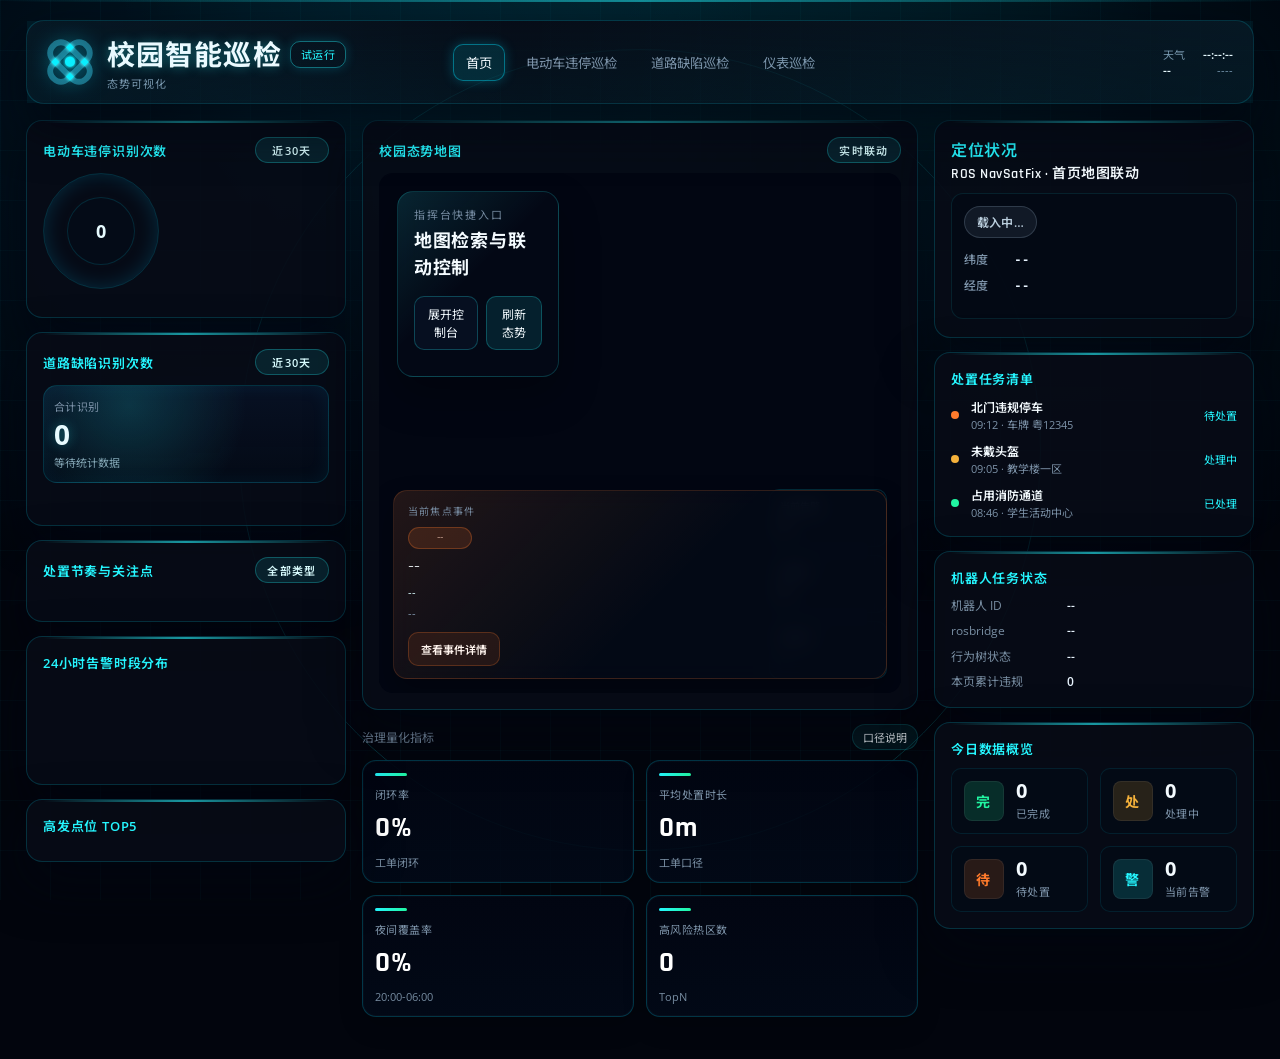
==== commit 9f0a17a2: "新增仪表巡检与道路缺陷巡检页面 加入仪表结果展示、任务播报和页面布局，并将安保巡检导航改为电动车违停巡检。同步纳入道路缺陷巡检页面及首页统计展示。" ====
--- a/frontend/index.html
+++ b/frontend/index.html
@@ -43,7 +43,9 @@
         </div>
         <nav class="nav">
           <button class="nav-item is-active" data-page="home">首页</button>
-          <button class="nav-item" data-page="patrol">安保巡检</button>
+          <button class="nav-item" data-page="patrol">电动车违停巡检</button>
+          <button class="nav-item" data-page="road-defect">道路缺陷巡检</button>
+          <button class="nav-item" data-page="gauge">仪表巡检</button>
         </nav>
         <div class="status">
           <div class="status-item weather">
@@ -63,17 +65,6 @@
         <section class="page is-active" data-page="home">
           <main class="layout">
             <section class="panel left">
-              <div class="card figma-card">
-                <div class="figma-title">
-                  <span class="figma-title-icon" aria-hidden="true"></span>
-                  <span>区域监控</span>
-                  <span class="figma-title-meta">实时滚动</span>
-                </div>
-                <div id="areaMonitorScroll">
-                  <!-- 滚动列表由 JS 动态生成 -->
-                </div>
-              </div>
-
               <div class="card">
                 <div class="card-title card-title-split">
                   <span>电动车违停识别次数</span>
@@ -92,6 +83,26 @@
 
               <div class="card">
                 <div class="card-title card-title-split">
+                  <span>道路缺陷识别次数</span>
+                  <span class="card-title-tag" id="homeRoadDefectRangeTag">近30天</span>
+                </div>
+                <div class="road-defect-summary">
+                  <div class="road-defect-total-card">
+                    <div class="road-defect-total-label">合计识别</div>
+                    <div class="road-defect-total-value" id="homeRoadDefectTotal">0</div>
+                    <div class="road-defect-total-sub" id="homeRoadDefectSub">等待统计数据</div>
+                  </div>
+                  <div class="road-defect-bars" id="homeRoadDefectBars">
+                    <!-- 缺陷类型条形图由 JS 动态生成 -->
+                  </div>
+                </div>
+                <div class="rank-table" id="homeRoadDefectRank">
+                  <!-- 缺陷标签排行由 JS 动态生成 -->
+                </div>
+              </div>
+
+              <div class="card">
+                <div class="card-title card-title-split">
                   <span>处置节奏与关注点</span>
                   <span class="card-title-tag" id="homeCategoryFilterTag">全部类型</span>
                 </div>
@@ -124,12 +135,6 @@
                 </div>
               </div>
 
-              <div class="card">
-                <div class="card-title">处置闭环漏斗</div>
-                <div class="status-funnel" id="homeStatusFunnel">
-                  <!-- 闭环漏斗由 JS 动态生成 -->
-                </div>
-              </div>
             </section>
 
             <section class="panel center">
@@ -429,6 +434,167 @@
             </aside>
           </div>
           <footer class="bottom" id="footer-patrol"></footer>
+        </section>
+
+        <section class="page" data-page="road-defect">
+          <div class="patrol-robot-layout">
+            <div class="patrol-robot-main">
+              <div class="robot-camera-card">
+                <div class="robot-camera-card-head">
+                  <div class="card-title">道路缺陷巡检视角</div>
+                  <button type="button" class="robot-detection-vis-toggle" id="roadDefectDetectionVisToggleBtn">
+                    显示缺陷检测结果
+                  </button>
+                </div>
+                <div class="robot-camera-viewport">
+                  <img id="roadDefectPatrolMjpegImg" class="robot-patrol-mjpeg" alt="原始子码流" hidden />
+                  <canvas id="roadDefectCameraCanvas" width="640" height="480"></canvas>
+                  <img id="roadDefectCameraImg" alt="" width="640" height="480" hidden />
+                </div>
+                <div id="roadDefectRosConnectionStatus" class="ros-status">未连接 rosbridge</div>
+              </div>
+            </div>
+            <aside class="patrol-robot-side">
+              <div class="battery-sphere-wrap">
+                <div class="side-label">电量</div>
+                <div class="battery-sphere-inner">
+                  <div id="roadDefectBatterySphere"></div>
+                  <span id="roadDefectBatteryPercentLabel">--</span>
+                </div>
+              </div>
+              <div class="speed-chart-card">
+                <div class="side-label">速度</div>
+                <canvas id="roadDefectSpeedChartCanvas" width="320" height="140"></canvas>
+              </div>
+              <div class="robot-manual-card">
+                <div class="side-label">手动控制（geometry_msgs/Twist）</div>
+                <div id="roadDefectManualControl">
+                  <p class="robot-keyboard-hint" id="roadDefectKeyboardHint" hidden>
+                    使用键盘 <kbd>W</kbd> <kbd>S</kbd> 前进 / 后退，<kbd>A</kbd> <kbd>D</kbd> 左转 / 右转
+                  </p>
+                  <button type="button" class="robot-cmd-btn robot-manual-toggle" id="roadDefectManualToggleBtn">
+                    启用手动控制
+                  </button>
+                </div>
+              </div>
+              <div class="robot-start-task-card">
+                <div class="side-label">远程启动（SSH）</div>
+                <button type="button" class="patrol-start-task-btn" id="roadDefectStartTaskBtn">
+                  开始任务
+                </button>
+                <p class="patrol-start-task-hint" id="roadDefectStartTaskHint" hidden></p>
+              </div>
+              <div class="robot-task-status-card">
+                <div class="side-label">实时任务状态</div>
+                <div id="roadDefectTaskStatusBody" class="robot-task-status-body">
+                  <div class="robot-task-status-line">
+                    <span class="robot-task-status-k">机器人 ID</span>
+                    <span id="roadDefectTaskRobotId" class="robot-task-status-v">--</span>
+                  </div>
+                  <div class="robot-task-status-line">
+                    <span class="robot-task-status-k">巡检任务类型</span>
+                    <span id="roadDefectTaskMissionType" class="robot-task-status-v">道路缺陷检测</span>
+                  </div>
+                  <div class="robot-task-status-line">
+                    <span class="robot-task-status-k">巡检任务 ID</span>
+                    <span id="roadDefectTaskMissionId" class="robot-task-status-v">--</span>
+                  </div>
+                  <div class="robot-task-status-line">
+                    <span class="robot-task-status-k">检测到缺陷次数</span>
+                    <span id="roadDefectCount" class="robot-task-status-v">0</span>
+                  </div>
+                  <div class="robot-task-status-line">
+                    <span class="robot-task-status-k">任务进度</span>
+                    <span id="roadDefectTaskProgress" class="robot-task-status-v">--</span>
+                  </div>
+                  <p class="robot-task-status-foot" id="roadDefectTaskStatusFoot"></p>
+                </div>
+              </div>
+            </aside>
+          </div>
+          <footer class="bottom" id="footer-road-defect"></footer>
+        </section>
+
+        <section class="page" data-page="gauge">
+          <div class="patrol-robot-layout">
+            <div class="patrol-robot-main">
+              <div class="robot-camera-card">
+                <div class="robot-camera-card-head">
+                  <div class="card-title">仪表巡检视角</div>
+                  <span id="gaugeConnectionStatus" class="ros-status">未连接 rosbridge</span>
+                </div>
+                <div class="robot-camera-viewport">
+                  <img id="gaugePatrolMjpegImg" class="robot-patrol-mjpeg" alt="仪表巡检画面" hidden />
+                </div>
+              </div>
+              <div class="gauge-result-card">
+                <div class="gauge-result-head">
+                  <div class="card-title">当前检测结果</div>
+                  <span id="gaugeResultStatus" class="gauge-status-pill">等待结果</span>
+                </div>
+                <div class="gauge-result-body">
+                  <img id="gaugeResultImage" class="gauge-result-image" alt="仪表抓拍" />
+                  <div class="gauge-result-metrics">
+                    <div><span>读数</span><strong id="gaugeReadingValue">--</strong></div>
+                    <div><span>仪表编号</span><strong id="gaugeIndexValue">--</strong></div>
+                    <div><span>图像序号</span><strong id="gaugeImageIndexValue">--</strong></div>
+                    <div><span>识别耗时</span><strong id="gaugeLatencyValue">--</strong></div>
+                    <div><span>任务状态</span><strong id="gaugeTaskStateValue">--</strong></div>
+                    <div><span>识别时间</span><strong id="gaugeResultTime">--</strong></div>
+                  </div>
+                </div>
+                <p id="gaugeResultMessage" class="gauge-result-message">启动巡检后，这里显示机器人返回的仪表读数。</p>
+              </div>
+            </div>
+
+            <aside class="patrol-robot-side gauge-side">
+              <div class="battery-sphere-wrap">
+                <div class="side-label">电量</div>
+                <div class="battery-sphere-inner">
+                  <div id="gaugeBatterySphere"></div>
+                  <span id="gaugeBatteryPercentLabel">--</span>
+                </div>
+              </div>
+              <div class="speed-chart-card">
+                <div class="side-label">速度</div>
+                <canvas id="gaugeSpeedChartCanvas" width="320" height="140"></canvas>
+              </div>
+              <div class="robot-manual-card">
+                <div class="side-label">手动控制（geometry_msgs/Twist）</div>
+                <div id="gaugeManualControl">
+                  <p class="robot-keyboard-hint" id="gaugeKeyboardHint" hidden>
+                    使用键盘 <kbd>W</kbd> <kbd>S</kbd> 前进 / 后退，<kbd>A</kbd> <kbd>D</kbd> 左转 / 右转
+                  </p>
+                  <button type="button" class="robot-cmd-btn robot-manual-toggle" id="gaugeManualToggleBtn">
+                    启用手动控制
+                  </button>
+                </div>
+              </div>
+              <div class="robot-start-task-card">
+                <div class="side-label">远程启动（SSH）</div>
+                <button type="button" class="patrol-start-task-btn" id="gaugeStartTaskBtn">
+                  开始任务
+                </button>
+                <p class="patrol-start-task-hint" id="gaugeStartTaskHint" hidden></p>
+              </div>
+              <div class="gauge-broadcast-card">
+                <div class="gauge-broadcast-head">
+                  <div class="side-label">任务播报</div>
+                  <span id="gaugeBroadcastState">待命</span>
+                </div>
+                <ol id="gaugeBroadcastList" class="gauge-broadcast-list">
+                  <li>等待连接机器人。</li>
+                </ol>
+              </div>
+              <div class="gauge-history-card">
+                <div class="side-label">检测记录</div>
+                <div id="gaugeHistoryList" class="gauge-history-list">
+                  <p>暂无仪表检测结果。</p>
+                </div>
+              </div>
+            </aside>
+          </div>
+          <footer class="bottom" id="footer-gauge"></footer>
         </section>
 
       </div>
@@ -663,6 +829,8 @@
               loadScript('js/dashboard-app.js', function () {
                 loadScript('https://cdn.jsdelivr.net/npm/roslib@1/build/roslib.min.js', function () {
                   loadScript('js/ros-patrol.js');
+                  loadScript('js/ros-road-defect.js');
+                  loadScript('js/ros-gauge.js');
                 });
               });
             }
--- a/frontend/css/styles.css
+++ b/frontend/css/styles.css
@@ -244,8 +244,9 @@
 
 .topbar {
   display: grid;
-  grid-template-columns: 360px 1fr 360px;
-  align-items: center;
+  grid-template-columns: minmax(220px, 300px) minmax(0, 1fr) minmax(180px, 300px);
+  align-items: center;
+  gap: 12px;
   padding: 12px 20px;
   border: 1px solid var(--panel-border);
   border-radius: 18px;
@@ -253,7 +254,7 @@
   box-shadow: var(--shadow);
   position: relative;
   z-index: 10;
-  overflow: hidden;
+  overflow: visible;
 }
 
 .topbar::after {
@@ -316,17 +317,22 @@
 .nav {
   display: flex;
   justify-content: center;
-  gap: 10px;
+  align-items: center;
+  flex-wrap: wrap;
+  gap: 8px;
+  min-width: 0;
 }
 
 .nav-item {
   background: transparent;
   border: 1px solid transparent;
   color: var(--muted);
-  padding: 8px 16px;
+  padding: 8px 12px;
   border-radius: 10px;
   cursor: pointer;
   transition: all 0.2s ease;
+  white-space: nowrap;
+  flex: 0 0 auto;
 }
 
 .nav-item.is-active,
@@ -3992,3 +3998,96 @@
     display: none !important;
   }
 }
+
+/* 首页 · 道路缺陷识别联动（条形图，非环状） */
+.road-defect-summary {
+  display: grid;
+  grid-template-columns: 112px 1fr;
+  gap: 14px;
+  align-items: stretch;
+  margin-bottom: 12px;
+}
+
+.road-defect-total-card {
+  display: flex;
+  flex-direction: column;
+  justify-content: center;
+  gap: 6px;
+  padding: 12px 10px;
+  border-radius: 14px;
+  border: 1px solid rgba(0, 224, 255, 0.18);
+  background:
+    radial-gradient(circle at 30% 20%, rgba(37, 246, 255, 0.16), transparent 55%),
+    linear-gradient(180deg, rgba(8, 18, 36, 0.95), rgba(4, 10, 22, 0.88));
+  box-shadow: inset 0 0 18px rgba(0, 194, 255, 0.08);
+}
+
+.road-defect-total-label {
+  font-size: 11px;
+  color: var(--muted);
+  letter-spacing: 0.4px;
+}
+
+.road-defect-total-value {
+  font-size: 28px;
+  line-height: 1;
+  font-weight: 700;
+  color: #e8fbff;
+  text-shadow: 0 0 12px rgba(37, 246, 255, 0.35);
+}
+
+.road-defect-total-sub {
+  font-size: 11px;
+  color: rgba(180, 220, 235, 0.72);
+}
+
+.road-defect-bars {
+  display: grid;
+  gap: 8px;
+  min-width: 0;
+}
+
+.road-defect-bar-row {
+  display: grid;
+  grid-template-columns: minmax(52px, 72px) 1fr 40px;
+  gap: 8px;
+  align-items: center;
+  font-size: 12px;
+  color: var(--text);
+}
+
+.road-defect-bar-label {
+  overflow: hidden;
+  text-overflow: ellipsis;
+  white-space: nowrap;
+  color: rgba(210, 235, 245, 0.9);
+}
+
+.road-defect-bar-track {
+  height: 8px;
+  border-radius: 999px;
+  background: rgba(255, 255, 255, 0.06);
+  border: 1px solid rgba(0, 224, 255, 0.12);
+  overflow: hidden;
+}
+
+.road-defect-bar-fill {
+  height: 100%;
+  width: 0;
+  border-radius: inherit;
+  background: linear-gradient(90deg, rgba(37, 246, 255, 0.25), rgba(37, 246, 255, 0.95));
+  box-shadow: 0 0 10px rgba(37, 246, 255, 0.35);
+}
+
+.road-defect-bar-count {
+  text-align: right;
+  color: #9fd9ea;
+  font-variant-numeric: tabular-nums;
+}
+
+@media (max-width: 1280px) {
+  .road-defect-summary {
+    grid-template-columns: 1fr;
+  }
+}
+
--- a/frontend/css/styles.css
+++ b/frontend/css/styles.css
@@ -244,8 +244,9 @@
 
 .topbar {
   display: grid;
-  grid-template-columns: 360px 1fr 360px;
-  align-items: center;
+  grid-template-columns: minmax(220px, 300px) minmax(0, 1fr) minmax(180px, 300px);
+  align-items: center;
+  gap: 12px;
   padding: 12px 20px;
   border: 1px solid var(--panel-border);
   border-radius: 18px;
@@ -253,7 +254,7 @@
   box-shadow: var(--shadow);
   position: relative;
   z-index: 10;
-  overflow: hidden;
+  overflow: visible;
 }
 
 .topbar::after {
@@ -316,17 +317,22 @@
 .nav {
   display: flex;
   justify-content: center;
-  gap: 10px;
+  align-items: center;
+  flex-wrap: wrap;
+  gap: 8px;
+  min-width: 0;
 }
 
 .nav-item {
   background: transparent;
   border: 1px solid transparent;
   color: var(--muted);
-  padding: 8px 16px;
+  padding: 8px 12px;
   border-radius: 10px;
   cursor: pointer;
   transition: all 0.2s ease;
+  white-space: nowrap;
+  flex: 0 0 auto;
 }
 
 .nav-item.is-active,
@@ -3992,3 +3998,96 @@
     display: none !important;
   }
 }
+
+/* 首页 · 道路缺陷识别联动（条形图，非环状） */
+.road-defect-summary {
+  display: grid;
+  grid-template-columns: 112px 1fr;
+  gap: 14px;
+  align-items: stretch;
+  margin-bottom: 12px;
+}
+
+.road-defect-total-card {
+  display: flex;
+  flex-direction: column;
+  justify-content: center;
+  gap: 6px;
+  padding: 12px 10px;
+  border-radius: 14px;
+  border: 1px solid rgba(0, 224, 255, 0.18);
+  background:
+    radial-gradient(circle at 30% 20%, rgba(37, 246, 255, 0.16), transparent 55%),
+    linear-gradient(180deg, rgba(8, 18, 36, 0.95), rgba(4, 10, 22, 0.88));
+  box-shadow: inset 0 0 18px rgba(0, 194, 255, 0.08);
+}
+
+.road-defect-total-label {
+  font-size: 11px;
+  color: var(--muted);
+  letter-spacing: 0.4px;
+}
+
+.road-defect-total-value {
+  font-size: 28px;
+  line-height: 1;
+  font-weight: 700;
+  color: #e8fbff;
+  text-shadow: 0 0 12px rgba(37, 246, 255, 0.35);
+}
+
+.road-defect-total-sub {
+  font-size: 11px;
+  color: rgba(180, 220, 235, 0.72);
+}
+
+.road-defect-bars {
+  display: grid;
+  gap: 8px;
+  min-width: 0;
+}
+
+.road-defect-bar-row {
+  display: grid;
+  grid-template-columns: minmax(52px, 72px) 1fr 40px;
+  gap: 8px;
+  align-items: center;
+  font-size: 12px;
+  color: var(--text);
+}
+
+.road-defect-bar-label {
+  overflow: hidden;
+  text-overflow: ellipsis;
+  white-space: nowrap;
+  color: rgba(210, 235, 245, 0.9);
+}
+
+.road-defect-bar-track {
+  height: 8px;
+  border-radius: 999px;
+  background: rgba(255, 255, 255, 0.06);
+  border: 1px solid rgba(0, 224, 255, 0.12);
+  overflow: hidden;
+}
+
+.road-defect-bar-fill {
+  height: 100%;
+  width: 0;
+  border-radius: inherit;
+  background: linear-gradient(90deg, rgba(37, 246, 255, 0.25), rgba(37, 246, 255, 0.95));
+  box-shadow: 0 0 10px rgba(37, 246, 255, 0.35);
+}
+
+.road-defect-bar-count {
+  text-align: right;
+  color: #9fd9ea;
+  font-variant-numeric: tabular-nums;
+}
+
+@media (max-width: 1280px) {
+  .road-defect-summary {
+    grid-template-columns: 1fr;
+  }
+}
+
--- a/frontend/css/patrol-robot.css
+++ b/frontend/css/patrol-robot.css
@@ -1,10 +1,16 @@
-/* 安保巡检 · 机器人视角 */
-.page[data-page='patrol'].is-active {
+/* 安保巡检 / 道路缺陷巡检 · 机器人视角 */
+.page[data-page='patrol'].is-active,
+.page[data-page='road-defect'].is-active,
+.page[data-page='gauge'].is-active {
   flex: 1;
-  min-height: 0;
-}
-
-.page[data-page='patrol'].is-active .layout {
+  display: flex;
+  flex-direction: column;
+  min-height: 0;
+}
+
+.page[data-page='patrol'].is-active .layout,
+.page[data-page='road-defect'].is-active .layout,
+.page[data-page='gauge'].is-active .layout {
   display: none;
 }
 
@@ -17,11 +23,14 @@
   box-sizing: border-box;
 }
 
-.page[data-page='patrol'].is-active .patrol-robot-layout {
+.page[data-page='patrol'].is-active .patrol-robot-layout,
+.page[data-page='road-defect'].is-active .patrol-robot-layout,
+.page[data-page='gauge'].is-active .patrol-robot-layout {
   display: flex;
   flex-direction: row;
   align-items: stretch;
   flex: 1;
+  min-height: 0;
 }
 
 .patrol-robot-main {
@@ -119,7 +128,8 @@
   vertical-align: top;
 }
 
-.robot-camera-viewport img#robotCameraImg {
+.robot-camera-viewport img#robotCameraImg,
+.robot-camera-viewport img#roadDefectCameraImg {
   display: none;
 }
 
@@ -177,7 +187,9 @@
   letter-spacing: 0.12em;
 }
 
-#batterySphere {
+#batterySphere,
+#roadDefectBatterySphere,
+#gaugeBatterySphere {
   --battery-level: 0.75;
   width: 100%;
   height: 100%;
@@ -196,11 +208,15 @@
   border: 2px solid rgba(255, 255, 255, 0.12);
 }
 
-#batterySphere[data-level='low'] {
+#batterySphere[data-level='low'],
+#roadDefectBatterySphere[data-level='low'],
+#gaugeBatterySphere[data-level='low'] {
   box-shadow: inset 0 0 24px rgba(0, 0, 0, 0.5), 0 0 20px rgba(255, 80, 80, 0.35);
 }
 
-#batterySphere::after {
+#batterySphere::after,
+#roadDefectBatterySphere::after,
+#gaugeBatterySphere::after {
   content: '';
   position: absolute;
   inset: 18%;
@@ -209,7 +225,9 @@
   border: 1px solid rgba(255, 255, 255, 0.08);
 }
 
-#batteryPercentLabel {
+#batteryPercentLabel,
+#roadDefectBatteryPercentLabel,
+#gaugeBatteryPercentLabel {
   position: absolute;
   inset: 0;
   display: flex;
@@ -264,7 +282,9 @@
   letter-spacing: 0.08em;
 }
 
-#robotManualControl {
+#robotManualControl,
+#roadDefectManualControl,
+#gaugeManualControl {
   display: flex;
   flex-direction: column;
   gap: 12px;
@@ -292,7 +312,9 @@
   border-radius: 4px;
 }
 
-#robotManualControl .robot-cmd-btn.robot-manual-toggle {
+#robotManualControl .robot-cmd-btn.robot-manual-toggle,
+#roadDefectManualControl .robot-cmd-btn.robot-manual-toggle,
+#gaugeManualControl .robot-cmd-btn.robot-manual-toggle {
   width: 100%;
   padding: 12px 10px;
   border-radius: 8px;
@@ -306,19 +328,25 @@
   transition: background 0.15s, border-color 0.15s, box-shadow 0.15s;
 }
 
-#robotManualControl .robot-cmd-btn.robot-manual-toggle:hover {
+#robotManualControl .robot-cmd-btn.robot-manual-toggle:hover,
+#roadDefectManualControl .robot-cmd-btn.robot-manual-toggle:hover,
+#gaugeManualControl .robot-cmd-btn.robot-manual-toggle:hover {
   background: rgba(37, 246, 255, 0.2);
   border-color: rgba(37, 246, 255, 0.55);
 }
 
-#robotManualControl .robot-cmd-btn.robot-manual-toggle.is-active {
+#robotManualControl .robot-cmd-btn.robot-manual-toggle.is-active,
+#roadDefectManualControl .robot-cmd-btn.robot-manual-toggle.is-active,
+#gaugeManualControl .robot-cmd-btn.robot-manual-toggle.is-active {
   background: rgba(158, 255, 0, 0.12);
   border-color: rgba(158, 255, 0, 0.45);
   color: #d4ffc4;
   box-shadow: 0 0 16px rgba(158, 255, 0, 0.15);
 }
 
-#robotManualControl .robot-cmd-btn.robot-manual-toggle:active {
+#robotManualControl .robot-cmd-btn.robot-manual-toggle:active,
+#roadDefectManualControl .robot-cmd-btn.robot-manual-toggle:active,
+#gaugeManualControl .robot-cmd-btn.robot-manual-toggle:active {
   background: rgba(158, 255, 0, 0.18);
 }
 
@@ -511,10 +539,119 @@
 }
 
 @media (max-width: 960px) {
-  .page[data-page='patrol'].is-active .patrol-robot-layout {
+  .page[data-page='patrol'].is-active .patrol-robot-layout,
+  .page[data-page='road-defect'].is-active .patrol-robot-layout,
+  .page[data-page='gauge'].is-active .patrol-robot-layout {
     flex-direction: column;
   }
   .patrol-robot-side {
     width: 100%;
   }
 }
+
+
+.page[data-page='gauge'] .robot-camera-card { flex: 0 0 auto; }
+.page[data-page='gauge'] .robot-camera-viewport { --patrol-camera-max-h: min(34vh, 360px); }
+.page[data-page='gauge'] .gauge-result-card { flex: 1; }
+.gauge-result-card,
+.gauge-broadcast-card,
+.gauge-history-card {
+  min-height: 0;
+  background: rgba(10, 18, 28, 0.88);
+  border: 1px solid rgba(37, 246, 255, 0.16);
+  border-radius: 12px;
+  padding: 12px;
+}
+.gauge-result-card { display: flex; flex-direction: column; gap: 12px; }
+.gauge-result-head,
+.gauge-broadcast-head { display: flex; align-items: center; justify-content: space-between; gap: 12px; }
+.gauge-status-pill,
+#gaugeBroadcastState {
+  padding: 4px 9px; border-radius: 999px; color: #9eb4c4;
+  background: rgba(255,255,255,0.06); font-size: 12px;
+}
+.gauge-status-pill.is-normal { color: #b8ffd8; background: rgba(0,230,118,0.13); }
+.gauge-status-pill.is-error { color: #ffc1c1; background: rgba(255,82,82,0.14); }
+.gauge-result-body { flex: 1; min-height: 0; display: grid; grid-template-columns: minmax(220px, 0.9fr) 1fr; gap: 14px; }
+.gauge-result-image {
+  width: 100%; height: 100%; min-height: 210px; object-fit: contain;
+  background: #050a10; border-radius: 8px; border: 1px solid rgba(255,255,255,0.07);
+}
+.gauge-result-metrics { display: grid; grid-template-columns: 1fr 1fr; align-content: start; gap: 10px; }
+.gauge-result-metrics div { padding: 10px; border-radius: 8px; background: rgba(255,255,255,0.035); }
+.gauge-result-metrics span { display: block; color: #7f9aab; font-size: 12px; }
+.gauge-result-metrics strong { display: block; margin-top: 4px; color: #e8f4ff; font-size: 18px; overflow-wrap: anywhere; }
+.gauge-result-message { margin: 0; color: #8aa4b4; font-size: 13px; }
+.gauge-side { width: min(390px, 34vw); }
+.gauge-broadcast-card { flex: 0 1 210px; display: flex; flex-direction: column; gap: 8px; }
+.gauge-broadcast-list,
+.gauge-history-list { margin: 0; overflow: auto; min-height: 0; }
+.gauge-broadcast-list { padding-left: 18px; color: #d5e7f2; font-size: 13px; line-height: 1.55; }
+.gauge-history-card { flex: 1 1 180px; display: flex; flex-direction: column; gap: 8px; }
+.gauge-history-item {
+  width: 100%; margin-bottom: 7px; padding: 8px 10px; text-align: left; cursor: pointer;
+  color: #d5e7f2; background: rgba(255,255,255,0.035);
+  border: 1px solid rgba(255,255,255,0.06); border-radius: 8px;
+}
+.gauge-history-item.is-active { border-color: rgba(37,246,255,0.45); background: rgba(37,246,255,0.08); }
+.gauge-history-item strong,
+.gauge-history-item span { display: block; }
+.gauge-history-item span { margin-top: 2px; color: #7f9aab; font-size: 12px; }
+@media (max-width: 1100px) {
+  .gauge-result-body { grid-template-columns: 1fr; }
+}
+
+.page[data-page='gauge'].is-active .patrol-robot-layout {
+  display: flex !important;
+  flex: 1 1 auto;
+  min-height: 720px;
+}
+
+.page[data-page='gauge'] .patrol-robot-main {
+  min-height: 0;
+}
+
+.page[data-page='gauge'] .robot-camera-card {
+  flex: 0 0 54%;
+  min-height: 0;
+}
+
+.page[data-page='gauge'] .robot-camera-viewport {
+  --patrol-camera-max-h: 100%;
+  flex: 1 1 auto;
+  width: 100%;
+  max-height: none;
+  aspect-ratio: auto;
+}
+
+.page[data-page='gauge'] .gauge-result-card {
+  flex: 1 1 auto;
+  min-height: 240px;
+  gap: 8px;
+  padding: 10px 12px;
+}
+
+.page[data-page='gauge'] .gauge-result-body {
+  align-items: center;
+  min-height: 0;
+}
+
+.page[data-page='gauge'] .gauge-result-image {
+  width: 100%;
+  height: 100%;
+  min-height: 190px;
+  justify-self: center;
+}
+
+.page[data-page='gauge'] .gauge-result-metrics {
+  align-self: center;
+}
+
+.page[data-page='gauge'] .gauge-result-metrics div {
+  padding: 7px 10px;
+}
+
+.page[data-page='gauge'] .gauge-result-metrics strong {
+  margin-top: 2px;
+  font-size: 16px;
+}
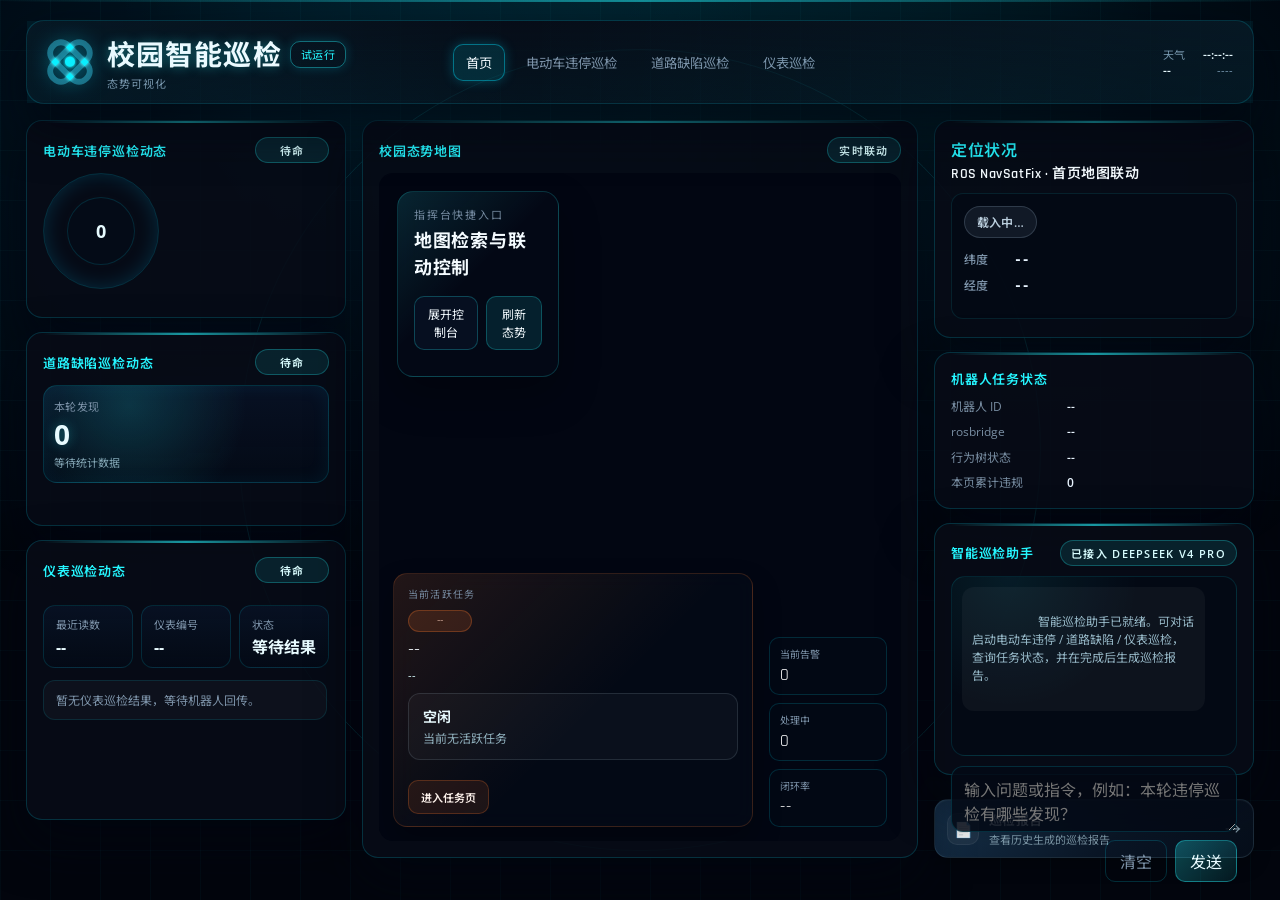
==== commit 0c63f898: "Add patrol assistant task control and report archive framework. Enable chat-driven start/status/repo" ====
--- a/frontend/index.html
+++ b/frontend/index.html
@@ -65,10 +65,10 @@
         <section class="page is-active" data-page="home">
           <main class="layout">
             <section class="panel left">
-              <div class="card">
+              <div class="card home-task-progress-card" data-task-scene="ev-parking">
                 <div class="card-title card-title-split">
-                  <span>电动车违停识别次数</span>
-                  <span class="card-title-tag" id="homeEvParkingRangeTag">近30天</span>
+                  <span>电动车违停巡检动态</span>
+                  <span class="card-title-tag" id="homeEvParkingRangeTag">待命</span>
                 </div>
                 <div class="category-pie-wrap">
                   <div class="category-pie" id="homeCategoryPie"><span id="homeCategoryPieTotal">0</span></div>
@@ -81,14 +81,14 @@
                 </div>
               </div>
 
-              <div class="card">
+              <div class="card home-task-progress-card" data-task-scene="road-defect">
                 <div class="card-title card-title-split">
-                  <span>道路缺陷识别次数</span>
-                  <span class="card-title-tag" id="homeRoadDefectRangeTag">近30天</span>
+                  <span>道路缺陷巡检动态</span>
+                  <span class="card-title-tag" id="homeRoadDefectRangeTag">待命</span>
                 </div>
                 <div class="road-defect-summary">
                   <div class="road-defect-total-card">
-                    <div class="road-defect-total-label">合计识别</div>
+                    <div class="road-defect-total-label">本轮发现</div>
                     <div class="road-defect-total-value" id="homeRoadDefectTotal">0</div>
                     <div class="road-defect-total-sub" id="homeRoadDefectSub">等待统计数据</div>
                   </div>
@@ -101,37 +101,27 @@
                 </div>
               </div>
 
-              <div class="card">
+              <div class="card home-gauge-feed-card home-task-progress-card" data-task-scene="gauge">
                 <div class="card-title card-title-split">
-                  <span>处置节奏与关注点</span>
-                  <span class="card-title-tag" id="homeCategoryFilterTag">全部类型</span>
-                </div>
-                <div class="filter-pill-row" id="homeFilterPills">
-                  <!-- 筛选胶囊由 JS 动态生成 -->
-                </div>
-                <div class="filter-picker" id="homeFilterPicker"></div>
-                <div class="chips" id="homeAlertChips">
-                  <!-- 关注标签由 JS 动态生成 -->
-                </div>
-                <div class="mini-chart" id="homeAlertMiniChart">
-                  <!-- 近8条事件节奏由 JS 动态生成 -->
-                </div>
-              </div>
-
-              <div class="card">
-                <div class="card-title">24小时告警时段分布</div>
-                <div class="hourly-bars" id="homeHourlyBars">
-                  <!-- 时段分布由 JS 动态生成 -->
-                </div>
-                <div class="hourly-legend" id="homeHourlyLegend">
-                  <!-- 时段标签由 JS 动态生成 -->
-                </div>
-              </div>
-
-              <div class="card">
-                <div class="card-title">高发点位 TOP5</div>
-                <div class="hotspot-rank" id="homeHotspotRank">
-                  <!-- 高发点位由 JS 动态生成 -->
+                  <span>仪表巡检动态</span>
+                  <span class="card-title-tag" id="homeGaugeFeedTag">待命</span>
+                </div>
+                <div class="home-gauge-feed-summary">
+                  <div class="home-gauge-feed-stat">
+                    <span class="home-gauge-feed-k">最近读数</span>
+                    <strong id="homeGaugeLatestReading">--</strong>
+                  </div>
+                  <div class="home-gauge-feed-stat">
+                    <span class="home-gauge-feed-k">仪表编号</span>
+                    <strong id="homeGaugeLatestIndex">--</strong>
+                  </div>
+                  <div class="home-gauge-feed-stat">
+                    <span class="home-gauge-feed-k">状态</span>
+                    <strong id="homeGaugeLatestStatus">等待结果</strong>
+                  </div>
+                </div>
+                <div class="home-gauge-feed-list" id="homeGaugeFeedList">
+                  <div class="home-gauge-feed-empty">暂无仪表巡检结果，等待机器人回传。</div>
                 </div>
               </div>
 
@@ -186,12 +176,18 @@
                     </div>
                   </div>
                   <div class="map-focus-card">
-                    <div class="map-focus-label">当前焦点事件</div>
+                    <div class="map-focus-label">当前活跃任务</div>
                     <div class="map-focus-status" id="homeFocusStatus">--</div>
                     <div class="map-focus-title" id="homeFocusTitle">--</div>
                     <div class="map-focus-meta" id="homeFocusMeta">--</div>
-                    <div class="map-focus-desc" id="homeFocusDesc">--</div>
-                    <button class="map-focus-btn" id="homeFocusActionBtn" type="button">查看事件详情</button>
+                    <div class="home-task-current" id="homeTaskCurrent">
+                      <strong id="homeTaskCurrentLabel">空闲</strong>
+                      <p id="homeTaskCurrentText">当前无活跃任务</p>
+                    </div>
+                    <div class="map-focus-actions">
+                      <button class="map-focus-btn" id="homeFocusActionBtn" type="button">进入任务页</button>
+                      <button class="map-focus-btn map-focus-btn-secondary" id="homeFocusReportBtn" type="button" hidden>生成任务报告</button>
+                    </div>
                   </div>
                   <div class="result-panel" id="resultPanel">
                     <div class="result-header">
@@ -205,33 +201,6 @@
                 </div>
               </div>
 
-              <div class="stats-row-wrap">
-                <div class="stats-row-head">
-                  <span>治理量化指标</span>
-                  <button type="button" class="metrics-help-btn" id="homeMetricsHelpBtn" title="查看指标口径说明">口径说明</button>
-                </div>
-                <div class="stats-row">
-                <div class="stat-card">
-                  <div class="stat-label">闭环率</div>
-                  <div class="stat-value" id="homeStatClosedLoop">0%</div>
-                  <div class="stat-trend" id="homeStatClosedLoopTrend">工单闭环</div>
-                </div>
-                <div class="stat-card">
-                  <div class="stat-label">平均处置时长</div>
-                  <div class="stat-value" id="homeStatAvgHandle">0m</div>
-                  <div class="stat-trend" id="homeStatAvgHandleTrend">工单口径</div>
-                </div>
-                <div class="stat-card">
-                  <div class="stat-label">夜间覆盖率</div>
-                  <div class="stat-value" id="homeStatNightCoverage">0%</div>
-                  <div class="stat-trend" id="homeStatNightCoverageTrend">20:00-06:00</div>
-                </div>
-                <div class="stat-card">
-                  <div class="stat-label">高风险热区数</div>
-                  <div class="stat-value" id="homeStatHotspotCount">0</div>
-                  <div class="stat-trend" id="homeStatHotspotCountTrend">TopN</div>
-                </div>
-              </div>
             </section>
 
             <section class="panel right">
@@ -260,36 +229,6 @@
                 </div>
               </div>
 
-              <div class="card">
-                <div class="card-title">处置任务清单</div>
-                <div class="alert-list" id="homeAlertList">
-                  <div class="alert-item">
-                    <span class="alert-dot high"></span>
-                    <div>
-                      <div class="alert-title">北门违规停车</div>
-                      <div class="alert-meta">09:12 · 车牌 粤12345</div>
-                    </div>
-                    <span class="alert-state">待处置</span>
-                  </div>
-                  <div class="alert-item">
-                    <span class="alert-dot medium"></span>
-                    <div>
-                      <div class="alert-title">未戴头盔</div>
-                      <div class="alert-meta">09:05 · 教学楼一区</div>
-                    </div>
-                    <span class="alert-state">处理中</span>
-                  </div>
-                  <div class="alert-item">
-                    <span class="alert-dot low"></span>
-                    <div>
-                      <div class="alert-title">占用消防通道</div>
-                      <div class="alert-meta">08:46 · 学生活动中心</div>
-                    </div>
-                    <span class="alert-state">已处理</span>
-                  </div>
-                </div>
-              </div>
-
               <div class="card home-robot-status-card">
                 <div class="card-title">机器人任务状态</div>
                 <div class="home-robot-status-body">
@@ -317,39 +256,46 @@
                 </div>
               </div>
 
-              <div class="card">
-                <div class="card-title">今日数据概览</div>
-                <div class="stats-grid">
-                  <div class="stat-item">
-                    <div class="stat-icon stat-icon-complete">完</div>
-                    <div class="stat-info">
-                      <div class="stat-number" id="homeOverviewResolved">0</div>
-                      <div class="stat-label">已完成</div>
-                    </div>
-                  </div>
-                  <div class="stat-item">
-                    <div class="stat-icon stat-icon-processing">处</div>
-                    <div class="stat-info">
-                      <div class="stat-number" id="homeOverviewProcessing">0</div>
-                      <div class="stat-label">处理中</div>
-                    </div>
-                  </div>
-                  <div class="stat-item">
-                    <div class="stat-icon stat-icon-pending">待</div>
-                    <div class="stat-info">
-                      <div class="stat-number" id="homeOverviewPending">0</div>
-                      <div class="stat-label">待处置</div>
-                    </div>
-                  </div>
-                  <div class="stat-item">
-                    <div class="stat-icon stat-icon-online">警</div>
-                    <div class="stat-info">
-                      <div class="stat-number" id="homeOverviewActiveAlerts">0</div>
-                      <div class="stat-label">当前告警</div>
-                    </div>
-                  </div>
-                </div>
-              </div>
+              <div class="card home-agent-card" id="homeAgentCard">
+                <div class="card-title card-title-split">
+                  <span>智能巡检助手</span>
+                  <span class="card-title-tag" id="homeAgentStatusTag">已接入 DeepSeek V4 Pro</span>
+                </div>
+                <div class="home-agent-body">
+                  <div class="home-agent-messages" id="homeAgentMessages" role="log" aria-live="polite">
+                    <div class="home-agent-msg is-system" data-role="system">
+                      智能巡检助手已就绪。可对话启动电动车违停 / 道路缺陷 / 仪表巡检，查询任务状态，并在完成后生成巡检报告。
+                    </div>
+                  </div>
+                  <form class="home-agent-composer" id="homeAgentComposer">
+                    <textarea
+                      id="homeAgentInput"
+                      class="home-agent-input"
+                      rows="2"
+                      placeholder="输入问题或指令，例如：本轮违停巡检有哪些发现？"
+                    ></textarea>
+                    <div class="home-agent-actions">
+                      <button type="button" class="home-agent-secondary-btn" id="homeAgentClearBtn">清空</button>
+                      <button type="submit" class="home-agent-send-btn" id="homeAgentSendBtn">发送</button>
+                    </div>
+                  </form>
+                </div>
+              </div>
+
+              <button
+                type="button"
+                class="home-patrol-reports-entry"
+                id="homePatrolReportsFab"
+                title="查看历史巡检报告"
+              >
+                <span class="home-patrol-reports-entry-icon" aria-hidden="true">📄</span>
+                <span class="home-patrol-reports-entry-copy">
+                  <strong>巡检报告</strong>
+                  <em>查看历史生成的巡检报告</em>
+                </span>
+                <span class="home-patrol-reports-entry-arrow" aria-hidden="true">→</span>
+              </button>
+
             </section>
           </main>
 
@@ -805,7 +751,44 @@
       </div>
     </div>
 
-    <script src="js/load-config.js"></script>
+    <div id="homeTaskReportPrompt" class="home-task-report-prompt" hidden>
+      <div class="home-task-report-prompt-card">
+        <div class="home-task-report-prompt-copy">
+          <strong id="homeTaskReportPromptTitle">任务已完成</strong>
+          <p id="homeTaskReportPromptText">是否立即生成巡检任务报告？</p>
+        </div>
+        <div class="home-task-report-prompt-actions">
+          <button type="button" class="map-focus-btn map-focus-btn-secondary" id="homeTaskReportLaterBtn">稍后</button>
+          <button type="button" class="map-focus-btn" id="homeTaskReportGenerateBtn">生成报告</button>
+        </div>
+      </div>
+    </div>
+
+    <div id="homeTaskReportModal" class="stage-action-modal" hidden>
+      <div class="stage-action-backdrop" data-close-task-report="true"></div>
+      <div class="stage-action-panel home-task-report-panel" role="dialog" aria-modal="true" aria-labelledby="homeTaskReportTitle">
+        <div class="stage-action-head">
+          <div>
+            <strong id="homeTaskReportTitle">巡检任务报告</strong>
+            <p id="homeTaskReportSubtitle">根据本轮任务执行动态自动汇总</p>
+          </div>
+          <button id="homeTaskReportCloseBtn" class="stage-action-close" type="button" aria-label="关闭">×</button>
+        </div>
+        <div class="stage-action-body home-task-report-body">
+          <div class="home-task-report-summary" id="homeTaskReportSummary"></div>
+          <div class="home-task-report-grid" id="homeTaskReportMetrics"></div>
+          <div class="home-task-report-section">
+            <h4>执行时间轴</h4>
+            <div id="homeTaskReportTimeline" class="home-task-report-timeline"></div>
+          </div>
+          <div class="home-task-report-section">
+            <h4>关键发现</h4>
+            <div id="homeTaskReportFindings" class="home-task-report-findings"></div>
+          </div>
+        </div>
+      </div>
+    </div>
+<script src="js/load-config.js"></script>
     <script>
       (function () {
         function loadScript(src, onload) {
--- a/frontend/css/styles.css
+++ b/frontend/css/styles.css
@@ -405,12 +405,19 @@
   grid-template-columns: 360px 1fr 360px;
   gap: 16px;
   flex: 1;
+  align-items: stretch;
 }
 
 .panel {
   display: flex;
   flex-direction: column;
   gap: 14px;
+  min-height: 0;
+}
+
+.panel.center,
+.panel.right {
+  height: 100%;
 }
 
 .card {
@@ -1403,6 +1410,7 @@
   flex: 1;
   display: flex;
   flex-direction: column;
+  min-height: 0;
 }
 
 .map {
@@ -4091,3 +4099,525 @@
   }
 }
 
+/* 首页 · 仪表巡检动态 */
+.home-gauge-feed-card {
+  display: flex;
+  flex-direction: column;
+  gap: 12px;
+  min-height: 280px;
+}
+
+.home-gauge-feed-summary {
+  display: grid;
+  grid-template-columns: repeat(3, minmax(0, 1fr));
+  gap: 8px;
+}
+
+.home-gauge-feed-stat {
+  display: flex;
+  flex-direction: column;
+  gap: 6px;
+  padding: 10px 12px;
+  border-radius: 12px;
+  border: 1px solid rgba(0, 224, 255, 0.14);
+  background: linear-gradient(180deg, rgba(8, 18, 36, 0.92), rgba(4, 10, 22, 0.84));
+}
+
+.home-gauge-feed-k {
+  font-size: 11px;
+  color: var(--muted);
+}
+
+.home-gauge-feed-stat strong {
+  font-size: 16px;
+  color: #e8fbff;
+  line-height: 1.2;
+  word-break: break-all;
+}
+
+.home-gauge-feed-list {
+  display: grid;
+  gap: 8px;
+  min-height: 0;
+  overflow: auto;
+  padding-right: 2px;
+}
+
+.home-gauge-feed-empty,
+.home-gauge-feed-item {
+  padding: 10px 12px;
+  border-radius: 12px;
+  border: 1px solid rgba(0, 224, 255, 0.12);
+  background: rgba(255, 255, 255, 0.03);
+}
+
+.home-gauge-feed-empty {
+  color: var(--muted);
+  font-size: 12px;
+}
+
+.home-gauge-feed-item {
+  display: grid;
+  gap: 4px;
+}
+
+.home-gauge-feed-item-top {
+  display: flex;
+  justify-content: space-between;
+  gap: 8px;
+  font-size: 13px;
+  color: #e8fbff;
+}
+
+.home-gauge-feed-item-meta {
+  font-size: 12px;
+  color: rgba(180, 220, 235, 0.75);
+}
+
+/* 首页 · 智能巡检助手 */
+.home-agent-card {
+  display: flex;
+  flex-direction: column;
+  flex: 1 1 0;
+  min-height: 0;
+}
+
+.page[data-page='home'] .layout {
+  grid-template-rows: minmax(0, 1fr);
+  min-height: 0;
+}
+
+.page[data-page='home'] .panel.center,
+.page[data-page='home'] .panel.right {
+  align-self: stretch;
+  height: auto;
+  min-height: 100%;
+}
+
+.page[data-page='home'] .panel.right > .card:not(.home-agent-card),
+.page[data-page='home'] .panel.right > .home-patrol-reports-entry {
+  flex: 0 0 auto;
+}
+
+.page[data-page='home'] .map-card,
+.page[data-page='home'] .home-agent-card {
+  flex: 1 1 0;
+  min-height: 0;
+}
+
+.page[data-page='home'] .home-agent-card {
+  margin-bottom: 2px;
+}
+
+.home-agent-body {
+  display: flex;
+  flex-direction: column;
+  gap: 10px;
+  min-height: 0;
+  flex: 1 1 0;
+}
+
+.home-agent-messages {
+  display: flex;
+  flex-direction: column;
+  gap: 8px;
+  flex: 1 1 0;
+  min-height: 180px;
+  overflow: auto;
+  padding: 10px;
+  border-radius: 14px;
+  border: 1px solid rgba(0, 224, 255, 0.12);
+  background:
+    radial-gradient(circle at 20% 0%, rgba(37, 246, 255, 0.08), transparent 45%),
+    rgba(4, 10, 22, 0.72);
+}
+
+.home-agent-msg {
+  max-width: 92%;
+  padding: 8px 10px;
+  border-radius: 12px;
+  font-size: 12px;
+  line-height: 1.5;
+  white-space: pre-wrap;
+  word-break: break-word;
+}
+
+.home-agent-msg.is-system {
+  align-self: stretch;
+  color: rgba(180, 220, 235, 0.82);
+  background: rgba(255, 255, 255, 0.04);
+}
+
+.home-agent-msg.is-user {
+  align-self: flex-end;
+  color: #e8fbff;
+  background: linear-gradient(135deg, rgba(37, 246, 255, 0.22), rgba(37, 246, 255, 0.08));
+  border: 1px solid rgba(37, 246, 255, 0.24);
+}
+
+.home-agent-msg.is-assistant {
+  align-self: flex-start;
+  color: #dff7ff;
+  background: rgba(8, 24, 42, 0.92);
+  border: 1px solid rgba(0, 224, 255, 0.16);
+}
+
+.home-agent-composer {
+  display: grid;
+  gap: 8px;
+  flex-shrink: 0;
+}
+
+.home-agent-input {
+  width: 100%;
+  resize: vertical;
+  min-height: 64px;
+  max-height: 140px;
+  padding: 10px 12px;
+  border-radius: 12px;
+  border: 1px solid rgba(0, 224, 255, 0.16);
+  background: rgba(4, 10, 22, 0.85);
+  color: var(--text);
+  font: inherit;
+}
+
+.home-agent-input:focus {
+  outline: none;
+  border-color: rgba(37, 246, 255, 0.55);
+  box-shadow: 0 0 0 2px rgba(37, 246, 255, 0.12);
+}
+
+.home-agent-actions {
+  display: flex;
+  justify-content: flex-end;
+  gap: 8px;
+}
+
+.home-agent-secondary-btn,
+.home-agent-send-btn {
+  border-radius: 10px;
+  padding: 8px 14px;
+  cursor: pointer;
+  font: inherit;
+}
+
+.home-agent-secondary-btn {
+  border: 1px solid rgba(0, 224, 255, 0.18);
+  background: transparent;
+  color: var(--muted);
+}
+
+.home-agent-send-btn {
+  border: 1px solid rgba(37, 246, 255, 0.35);
+  background: linear-gradient(135deg, rgba(37, 246, 255, 0.28), rgba(37, 246, 255, 0.08));
+  color: #e8fbff;
+}
+
+.home-agent-send-btn:disabled,
+.home-agent-secondary-btn:disabled {
+  opacity: 0.55;
+  cursor: not-allowed;
+}
+
+.home-agent-hint {
+  display: none;
+  margin: 0;
+  font-size: 11px;
+  color: rgba(180, 220, 235, 0.65);
+}
+
+.home-task-progress-card {
+  position: relative;
+  transition: border-color 0.2s ease, box-shadow 0.2s ease, transform 0.2s ease;
+}
+
+.home-task-progress-card.is-active-task {
+  border-color: rgba(37, 246, 255, 0.55);
+  box-shadow:
+    0 0 0 1px rgba(37, 246, 255, 0.18),
+    0 0 28px rgba(37, 246, 255, 0.16);
+  transform: translateY(-1px);
+}
+
+.home-task-progress-card.is-active-task::before {
+  content: '';
+  position: absolute;
+  inset: 0 auto 0 0;
+  width: 3px;
+  border-radius: 14px 0 0 14px;
+  background: linear-gradient(180deg, #25f6ff, rgba(37, 246, 255, 0.2));
+}
+
+.home-task-progress-card.is-active-task .card-title-tag {
+  color: #dffbff;
+  border-color: rgba(37, 246, 255, 0.35);
+  background: rgba(37, 246, 255, 0.12);
+}
+
+.map-focus-card {
+  width: min(360px, calc(100% - 28px));
+}
+
+.map-focus-actions {
+  display: flex;
+  gap: 8px;
+  margin-top: 10px;
+}
+
+.map-focus-btn-secondary {
+  border-color: rgba(180, 220, 235, 0.22);
+  background: rgba(255, 255, 255, 0.04);
+  color: rgba(220, 240, 248, 0.88);
+}
+
+.home-task-current {
+  margin-top: 10px;
+  padding: 12px 14px;
+  border-radius: 12px;
+  border: 1px solid rgba(180, 220, 235, 0.14);
+  background: rgba(255, 255, 255, 0.03);
+}
+
+.home-task-current strong {
+  display: block;
+  font-size: 14px;
+  color: #e8fbff;
+  margin-bottom: 4px;
+}
+
+.home-task-current p {
+  margin: 0;
+  font-size: 12px;
+  color: rgba(180, 220, 235, 0.78);
+  line-height: 1.45;
+}
+
+.home-task-current.is-idle {
+  border-color: rgba(180, 220, 235, 0.12);
+}
+
+.home-task-current.is-running {
+  border-color: rgba(37, 246, 255, 0.28);
+  background: rgba(37, 246, 255, 0.08);
+}
+
+.home-task-current.is-done {
+  border-color: rgba(33, 246, 162, 0.28);
+  background: rgba(33, 246, 162, 0.08);
+}
+
+.home-task-current.is-error {
+  border-color: rgba(255, 123, 44, 0.28);
+  background: rgba(255, 123, 44, 0.08);
+}
+
+.home-task-report-prompt {
+  position: fixed;
+  right: 24px;
+  bottom: 24px;
+  z-index: 1400;
+}
+
+.home-task-report-prompt[hidden] {
+  display: none !important;
+}
+
+.home-task-report-prompt-card {
+  width: min(360px, calc(100vw - 32px));
+  padding: 14px 16px;
+  border-radius: 16px;
+  border: 1px solid rgba(37, 246, 255, 0.22);
+  background:
+    linear-gradient(135deg, rgba(37, 246, 255, 0.12), transparent 55%),
+    rgba(4, 10, 22, 0.92);
+  box-shadow: 0 18px 36px rgba(0, 0, 0, 0.35);
+  backdrop-filter: blur(12px);
+}
+
+.home-task-report-prompt-copy strong {
+  display: block;
+  font-size: 15px;
+  color: #e8fbff;
+  margin-bottom: 4px;
+}
+
+.home-task-report-prompt-copy p {
+  margin: 0;
+  font-size: 12px;
+  color: rgba(180, 220, 235, 0.78);
+  line-height: 1.45;
+}
+
+.home-task-report-prompt-actions {
+  display: flex;
+  justify-content: flex-end;
+  gap: 8px;
+  margin-top: 12px;
+}
+
+.home-task-report-panel {
+  width: min(720px, calc(100vw - 32px));
+}
+
+.home-task-report-summary {
+  padding: 12px 14px;
+  border-radius: 12px;
+  border: 1px solid rgba(0, 224, 255, 0.14);
+  background: rgba(255, 255, 255, 0.03);
+  color: rgba(220, 240, 248, 0.9);
+  font-size: 13px;
+  line-height: 1.55;
+  margin-bottom: 12px;
+}
+
+.home-task-report-grid {
+  display: grid;
+  grid-template-columns: repeat(3, minmax(0, 1fr));
+  gap: 8px;
+  margin-bottom: 14px;
+}
+
+.home-task-report-metric {
+  padding: 10px 12px;
+  border-radius: 12px;
+  border: 1px solid rgba(0, 224, 255, 0.12);
+  background: rgba(4, 10, 22, 0.72);
+}
+
+.home-task-report-metric span {
+  display: block;
+  font-size: 11px;
+  color: var(--muted);
+  margin-bottom: 6px;
+}
+
+.home-task-report-metric strong {
+  font-size: 18px;
+  color: #e8fbff;
+}
+
+.home-task-report-section + .home-task-report-section {
+  margin-top: 14px;
+}
+
+.home-task-report-section h4 {
+  margin: 0 0 8px;
+  font-size: 13px;
+  color: #dffbff;
+}
+
+.home-task-report-timeline,
+.home-task-report-findings {
+  display: grid;
+  gap: 8px;
+}
+
+.home-task-report-timeline-item,
+.home-task-report-finding {
+  padding: 10px 12px;
+  border-radius: 12px;
+  border: 1px solid rgba(0, 224, 255, 0.12);
+  background: rgba(255, 255, 255, 0.03);
+  font-size: 12px;
+  color: rgba(220, 240, 248, 0.9);
+  line-height: 1.45;
+}
+
+.home-task-report-timeline-item strong,
+.home-task-report-finding strong {
+  display: block;
+  margin-bottom: 4px;
+  color: #e8fbff;
+}
+
+@media (max-width: 720px) {
+  .home-task-report-grid {
+    grid-template-columns: 1fr;
+  }
+}
+
+/* 首页 · 智能巡检助手下方 · 巡检报告入口 */
+.home-patrol-reports-entry {
+  -webkit-appearance: none;
+  appearance: none;
+  display: flex;
+  align-items: center;
+  gap: 10px;
+  width: 100%;
+  margin-top: 8px;
+  padding: 10px 12px;
+  border: 1px solid rgba(120, 170, 190, 0.18);
+  border-radius: 14px;
+  cursor: pointer;
+  text-align: left;
+  font: inherit;
+  color: rgba(214, 232, 240, 0.92) !important;
+  background-color: rgba(8, 18, 32, 0.92);
+  background-image:
+    linear-gradient(135deg, rgba(24, 52, 78, 0.92) 0%, rgba(10, 22, 38, 0.96) 58%, rgba(6, 14, 26, 0.98) 100%),
+    radial-gradient(circle at 12% 20%, rgba(37, 246, 255, 0.08), transparent 46%);
+  background-repeat: no-repeat;
+  box-shadow:
+    0 8px 18px rgba(0, 0, 0, 0.22),
+    inset 0 1px 0 rgba(255, 255, 255, 0.04);
+  transition: transform 0.18s ease, box-shadow 0.18s ease, border-color 0.18s ease, background-color 0.18s ease;
+}
+
+.home-patrol-reports-entry:hover {
+  border-color: rgba(37, 246, 255, 0.28);
+  background-color: rgba(10, 24, 40, 0.96);
+  transform: translateY(-1px);
+  box-shadow:
+    0 10px 20px rgba(0, 0, 0, 0.28),
+    inset 0 1px 0 rgba(255, 255, 255, 0.06);
+}
+
+.home-patrol-reports-entry:active {
+  transform: translateY(1px);
+}
+
+.home-patrol-reports-entry-icon {
+  flex: 0 0 auto;
+  width: 32px;
+  height: 32px;
+  display: inline-flex;
+  align-items: center;
+  justify-content: center;
+  border-radius: 10px;
+  font-size: 15px;
+  background: rgba(255, 255, 255, 0.05);
+  box-shadow: inset 0 0 0 1px rgba(255, 255, 255, 0.06);
+}
+
+.home-patrol-reports-entry-copy {
+  display: flex;
+  flex-direction: column;
+  gap: 2px;
+  min-width: 0;
+  flex: 1 1 auto;
+}
+
+.home-patrol-reports-entry-copy strong {
+  font-size: 13px;
+  font-weight: 600;
+  letter-spacing: 0.03em;
+  color: rgba(232, 244, 250, 0.92);
+}
+
+.home-patrol-reports-entry-copy em {
+  font-style: normal;
+  font-size: 11px;
+  color: rgba(168, 198, 212, 0.72);
+}
+
+.home-patrol-reports-entry-arrow {
+  flex: 0 0 auto;
+  font-size: 16px;
+  line-height: 1;
+  color: rgba(180, 210, 222, 0.72);
+}
+
+.page[data-page='home'] .panel.right > .home-patrol-reports-entry {
+  flex: 0 0 auto;
+}
+
--- a/frontend/css/styles.css
+++ b/frontend/css/styles.css
@@ -405,12 +405,19 @@
   grid-template-columns: 360px 1fr 360px;
   gap: 16px;
   flex: 1;
+  align-items: stretch;
 }
 
 .panel {
   display: flex;
   flex-direction: column;
   gap: 14px;
+  min-height: 0;
+}
+
+.panel.center,
+.panel.right {
+  height: 100%;
 }
 
 .card {
@@ -1403,6 +1410,7 @@
   flex: 1;
   display: flex;
   flex-direction: column;
+  min-height: 0;
 }
 
 .map {
@@ -4091,3 +4099,525 @@
   }
 }
 
+/* 首页 · 仪表巡检动态 */
+.home-gauge-feed-card {
+  display: flex;
+  flex-direction: column;
+  gap: 12px;
+  min-height: 280px;
+}
+
+.home-gauge-feed-summary {
+  display: grid;
+  grid-template-columns: repeat(3, minmax(0, 1fr));
+  gap: 8px;
+}
+
+.home-gauge-feed-stat {
+  display: flex;
+  flex-direction: column;
+  gap: 6px;
+  padding: 10px 12px;
+  border-radius: 12px;
+  border: 1px solid rgba(0, 224, 255, 0.14);
+  background: linear-gradient(180deg, rgba(8, 18, 36, 0.92), rgba(4, 10, 22, 0.84));
+}
+
+.home-gauge-feed-k {
+  font-size: 11px;
+  color: var(--muted);
+}
+
+.home-gauge-feed-stat strong {
+  font-size: 16px;
+  color: #e8fbff;
+  line-height: 1.2;
+  word-break: break-all;
+}
+
+.home-gauge-feed-list {
+  display: grid;
+  gap: 8px;
+  min-height: 0;
+  overflow: auto;
+  padding-right: 2px;
+}
+
+.home-gauge-feed-empty,
+.home-gauge-feed-item {
+  padding: 10px 12px;
+  border-radius: 12px;
+  border: 1px solid rgba(0, 224, 255, 0.12);
+  background: rgba(255, 255, 255, 0.03);
+}
+
+.home-gauge-feed-empty {
+  color: var(--muted);
+  font-size: 12px;
+}
+
+.home-gauge-feed-item {
+  display: grid;
+  gap: 4px;
+}
+
+.home-gauge-feed-item-top {
+  display: flex;
+  justify-content: space-between;
+  gap: 8px;
+  font-size: 13px;
+  color: #e8fbff;
+}
+
+.home-gauge-feed-item-meta {
+  font-size: 12px;
+  color: rgba(180, 220, 235, 0.75);
+}
+
+/* 首页 · 智能巡检助手 */
+.home-agent-card {
+  display: flex;
+  flex-direction: column;
+  flex: 1 1 0;
+  min-height: 0;
+}
+
+.page[data-page='home'] .layout {
+  grid-template-rows: minmax(0, 1fr);
+  min-height: 0;
+}
+
+.page[data-page='home'] .panel.center,
+.page[data-page='home'] .panel.right {
+  align-self: stretch;
+  height: auto;
+  min-height: 100%;
+}
+
+.page[data-page='home'] .panel.right > .card:not(.home-agent-card),
+.page[data-page='home'] .panel.right > .home-patrol-reports-entry {
+  flex: 0 0 auto;
+}
+
+.page[data-page='home'] .map-card,
+.page[data-page='home'] .home-agent-card {
+  flex: 1 1 0;
+  min-height: 0;
+}
+
+.page[data-page='home'] .home-agent-card {
+  margin-bottom: 2px;
+}
+
+.home-agent-body {
+  display: flex;
+  flex-direction: column;
+  gap: 10px;
+  min-height: 0;
+  flex: 1 1 0;
+}
+
+.home-agent-messages {
+  display: flex;
+  flex-direction: column;
+  gap: 8px;
+  flex: 1 1 0;
+  min-height: 180px;
+  overflow: auto;
+  padding: 10px;
+  border-radius: 14px;
+  border: 1px solid rgba(0, 224, 255, 0.12);
+  background:
+    radial-gradient(circle at 20% 0%, rgba(37, 246, 255, 0.08), transparent 45%),
+    rgba(4, 10, 22, 0.72);
+}
+
+.home-agent-msg {
+  max-width: 92%;
+  padding: 8px 10px;
+  border-radius: 12px;
+  font-size: 12px;
+  line-height: 1.5;
+  white-space: pre-wrap;
+  word-break: break-word;
+}
+
+.home-agent-msg.is-system {
+  align-self: stretch;
+  color: rgba(180, 220, 235, 0.82);
+  background: rgba(255, 255, 255, 0.04);
+}
+
+.home-agent-msg.is-user {
+  align-self: flex-end;
+  color: #e8fbff;
+  background: linear-gradient(135deg, rgba(37, 246, 255, 0.22), rgba(37, 246, 255, 0.08));
+  border: 1px solid rgba(37, 246, 255, 0.24);
+}
+
+.home-agent-msg.is-assistant {
+  align-self: flex-start;
+  color: #dff7ff;
+  background: rgba(8, 24, 42, 0.92);
+  border: 1px solid rgba(0, 224, 255, 0.16);
+}
+
+.home-agent-composer {
+  display: grid;
+  gap: 8px;
+  flex-shrink: 0;
+}
+
+.home-agent-input {
+  width: 100%;
+  resize: vertical;
+  min-height: 64px;
+  max-height: 140px;
+  padding: 10px 12px;
+  border-radius: 12px;
+  border: 1px solid rgba(0, 224, 255, 0.16);
+  background: rgba(4, 10, 22, 0.85);
+  color: var(--text);
+  font: inherit;
+}
+
+.home-agent-input:focus {
+  outline: none;
+  border-color: rgba(37, 246, 255, 0.55);
+  box-shadow: 0 0 0 2px rgba(37, 246, 255, 0.12);
+}
+
+.home-agent-actions {
+  display: flex;
+  justify-content: flex-end;
+  gap: 8px;
+}
+
+.home-agent-secondary-btn,
+.home-agent-send-btn {
+  border-radius: 10px;
+  padding: 8px 14px;
+  cursor: pointer;
+  font: inherit;
+}
+
+.home-agent-secondary-btn {
+  border: 1px solid rgba(0, 224, 255, 0.18);
+  background: transparent;
+  color: var(--muted);
+}
+
+.home-agent-send-btn {
+  border: 1px solid rgba(37, 246, 255, 0.35);
+  background: linear-gradient(135deg, rgba(37, 246, 255, 0.28), rgba(37, 246, 255, 0.08));
+  color: #e8fbff;
+}
+
+.home-agent-send-btn:disabled,
+.home-agent-secondary-btn:disabled {
+  opacity: 0.55;
+  cursor: not-allowed;
+}
+
+.home-agent-hint {
+  display: none;
+  margin: 0;
+  font-size: 11px;
+  color: rgba(180, 220, 235, 0.65);
+}
+
+.home-task-progress-card {
+  position: relative;
+  transition: border-color 0.2s ease, box-shadow 0.2s ease, transform 0.2s ease;
+}
+
+.home-task-progress-card.is-active-task {
+  border-color: rgba(37, 246, 255, 0.55);
+  box-shadow:
+    0 0 0 1px rgba(37, 246, 255, 0.18),
+    0 0 28px rgba(37, 246, 255, 0.16);
+  transform: translateY(-1px);
+}
+
+.home-task-progress-card.is-active-task::before {
+  content: '';
+  position: absolute;
+  inset: 0 auto 0 0;
+  width: 3px;
+  border-radius: 14px 0 0 14px;
+  background: linear-gradient(180deg, #25f6ff, rgba(37, 246, 255, 0.2));
+}
+
+.home-task-progress-card.is-active-task .card-title-tag {
+  color: #dffbff;
+  border-color: rgba(37, 246, 255, 0.35);
+  background: rgba(37, 246, 255, 0.12);
+}
+
+.map-focus-card {
+  width: min(360px, calc(100% - 28px));
+}
+
+.map-focus-actions {
+  display: flex;
+  gap: 8px;
+  margin-top: 10px;
+}
+
+.map-focus-btn-secondary {
+  border-color: rgba(180, 220, 235, 0.22);
+  background: rgba(255, 255, 255, 0.04);
+  color: rgba(220, 240, 248, 0.88);
+}
+
+.home-task-current {
+  margin-top: 10px;
+  padding: 12px 14px;
+  border-radius: 12px;
+  border: 1px solid rgba(180, 220, 235, 0.14);
+  background: rgba(255, 255, 255, 0.03);
+}
+
+.home-task-current strong {
+  display: block;
+  font-size: 14px;
+  color: #e8fbff;
+  margin-bottom: 4px;
+}
+
+.home-task-current p {
+  margin: 0;
+  font-size: 12px;
+  color: rgba(180, 220, 235, 0.78);
+  line-height: 1.45;
+}
+
+.home-task-current.is-idle {
+  border-color: rgba(180, 220, 235, 0.12);
+}
+
+.home-task-current.is-running {
+  border-color: rgba(37, 246, 255, 0.28);
+  background: rgba(37, 246, 255, 0.08);
+}
+
+.home-task-current.is-done {
+  border-color: rgba(33, 246, 162, 0.28);
+  background: rgba(33, 246, 162, 0.08);
+}
+
+.home-task-current.is-error {
+  border-color: rgba(255, 123, 44, 0.28);
+  background: rgba(255, 123, 44, 0.08);
+}
+
+.home-task-report-prompt {
+  position: fixed;
+  right: 24px;
+  bottom: 24px;
+  z-index: 1400;
+}
+
+.home-task-report-prompt[hidden] {
+  display: none !important;
+}
+
+.home-task-report-prompt-card {
+  width: min(360px, calc(100vw - 32px));
+  padding: 14px 16px;
+  border-radius: 16px;
+  border: 1px solid rgba(37, 246, 255, 0.22);
+  background:
+    linear-gradient(135deg, rgba(37, 246, 255, 0.12), transparent 55%),
+    rgba(4, 10, 22, 0.92);
+  box-shadow: 0 18px 36px rgba(0, 0, 0, 0.35);
+  backdrop-filter: blur(12px);
+}
+
+.home-task-report-prompt-copy strong {
+  display: block;
+  font-size: 15px;
+  color: #e8fbff;
+  margin-bottom: 4px;
+}
+
+.home-task-report-prompt-copy p {
+  margin: 0;
+  font-size: 12px;
+  color: rgba(180, 220, 235, 0.78);
+  line-height: 1.45;
+}
+
+.home-task-report-prompt-actions {
+  display: flex;
+  justify-content: flex-end;
+  gap: 8px;
+  margin-top: 12px;
+}
+
+.home-task-report-panel {
+  width: min(720px, calc(100vw - 32px));
+}
+
+.home-task-report-summary {
+  padding: 12px 14px;
+  border-radius: 12px;
+  border: 1px solid rgba(0, 224, 255, 0.14);
+  background: rgba(255, 255, 255, 0.03);
+  color: rgba(220, 240, 248, 0.9);
+  font-size: 13px;
+  line-height: 1.55;
+  margin-bottom: 12px;
+}
+
+.home-task-report-grid {
+  display: grid;
+  grid-template-columns: repeat(3, minmax(0, 1fr));
+  gap: 8px;
+  margin-bottom: 14px;
+}
+
+.home-task-report-metric {
+  padding: 10px 12px;
+  border-radius: 12px;
+  border: 1px solid rgba(0, 224, 255, 0.12);
+  background: rgba(4, 10, 22, 0.72);
+}
+
+.home-task-report-metric span {
+  display: block;
+  font-size: 11px;
+  color: var(--muted);
+  margin-bottom: 6px;
+}
+
+.home-task-report-metric strong {
+  font-size: 18px;
+  color: #e8fbff;
+}
+
+.home-task-report-section + .home-task-report-section {
+  margin-top: 14px;
+}
+
+.home-task-report-section h4 {
+  margin: 0 0 8px;
+  font-size: 13px;
+  color: #dffbff;
+}
+
+.home-task-report-timeline,
+.home-task-report-findings {
+  display: grid;
+  gap: 8px;
+}
+
+.home-task-report-timeline-item,
+.home-task-report-finding {
+  padding: 10px 12px;
+  border-radius: 12px;
+  border: 1px solid rgba(0, 224, 255, 0.12);
+  background: rgba(255, 255, 255, 0.03);
+  font-size: 12px;
+  color: rgba(220, 240, 248, 0.9);
+  line-height: 1.45;
+}
+
+.home-task-report-timeline-item strong,
+.home-task-report-finding strong {
+  display: block;
+  margin-bottom: 4px;
+  color: #e8fbff;
+}
+
+@media (max-width: 720px) {
+  .home-task-report-grid {
+    grid-template-columns: 1fr;
+  }
+}
+
+/* 首页 · 智能巡检助手下方 · 巡检报告入口 */
+.home-patrol-reports-entry {
+  -webkit-appearance: none;
+  appearance: none;
+  display: flex;
+  align-items: center;
+  gap: 10px;
+  width: 100%;
+  margin-top: 8px;
+  padding: 10px 12px;
+  border: 1px solid rgba(120, 170, 190, 0.18);
+  border-radius: 14px;
+  cursor: pointer;
+  text-align: left;
+  font: inherit;
+  color: rgba(214, 232, 240, 0.92) !important;
+  background-color: rgba(8, 18, 32, 0.92);
+  background-image:
+    linear-gradient(135deg, rgba(24, 52, 78, 0.92) 0%, rgba(10, 22, 38, 0.96) 58%, rgba(6, 14, 26, 0.98) 100%),
+    radial-gradient(circle at 12% 20%, rgba(37, 246, 255, 0.08), transparent 46%);
+  background-repeat: no-repeat;
+  box-shadow:
+    0 8px 18px rgba(0, 0, 0, 0.22),
+    inset 0 1px 0 rgba(255, 255, 255, 0.04);
+  transition: transform 0.18s ease, box-shadow 0.18s ease, border-color 0.18s ease, background-color 0.18s ease;
+}
+
+.home-patrol-reports-entry:hover {
+  border-color: rgba(37, 246, 255, 0.28);
+  background-color: rgba(10, 24, 40, 0.96);
+  transform: translateY(-1px);
+  box-shadow:
+    0 10px 20px rgba(0, 0, 0, 0.28),
+    inset 0 1px 0 rgba(255, 255, 255, 0.06);
+}
+
+.home-patrol-reports-entry:active {
+  transform: translateY(1px);
+}
+
+.home-patrol-reports-entry-icon {
+  flex: 0 0 auto;
+  width: 32px;
+  height: 32px;
+  display: inline-flex;
+  align-items: center;
+  justify-content: center;
+  border-radius: 10px;
+  font-size: 15px;
+  background: rgba(255, 255, 255, 0.05);
+  box-shadow: inset 0 0 0 1px rgba(255, 255, 255, 0.06);
+}
+
+.home-patrol-reports-entry-copy {
+  display: flex;
+  flex-direction: column;
+  gap: 2px;
+  min-width: 0;
+  flex: 1 1 auto;
+}
+
+.home-patrol-reports-entry-copy strong {
+  font-size: 13px;
+  font-weight: 600;
+  letter-spacing: 0.03em;
+  color: rgba(232, 244, 250, 0.92);
+}
+
+.home-patrol-reports-entry-copy em {
+  font-style: normal;
+  font-size: 11px;
+  color: rgba(168, 198, 212, 0.72);
+}
+
+.home-patrol-reports-entry-arrow {
+  flex: 0 0 auto;
+  font-size: 16px;
+  line-height: 1;
+  color: rgba(180, 210, 222, 0.72);
+}
+
+.page[data-page='home'] .panel.right > .home-patrol-reports-entry {
+  flex: 0 0 auto;
+}
+
